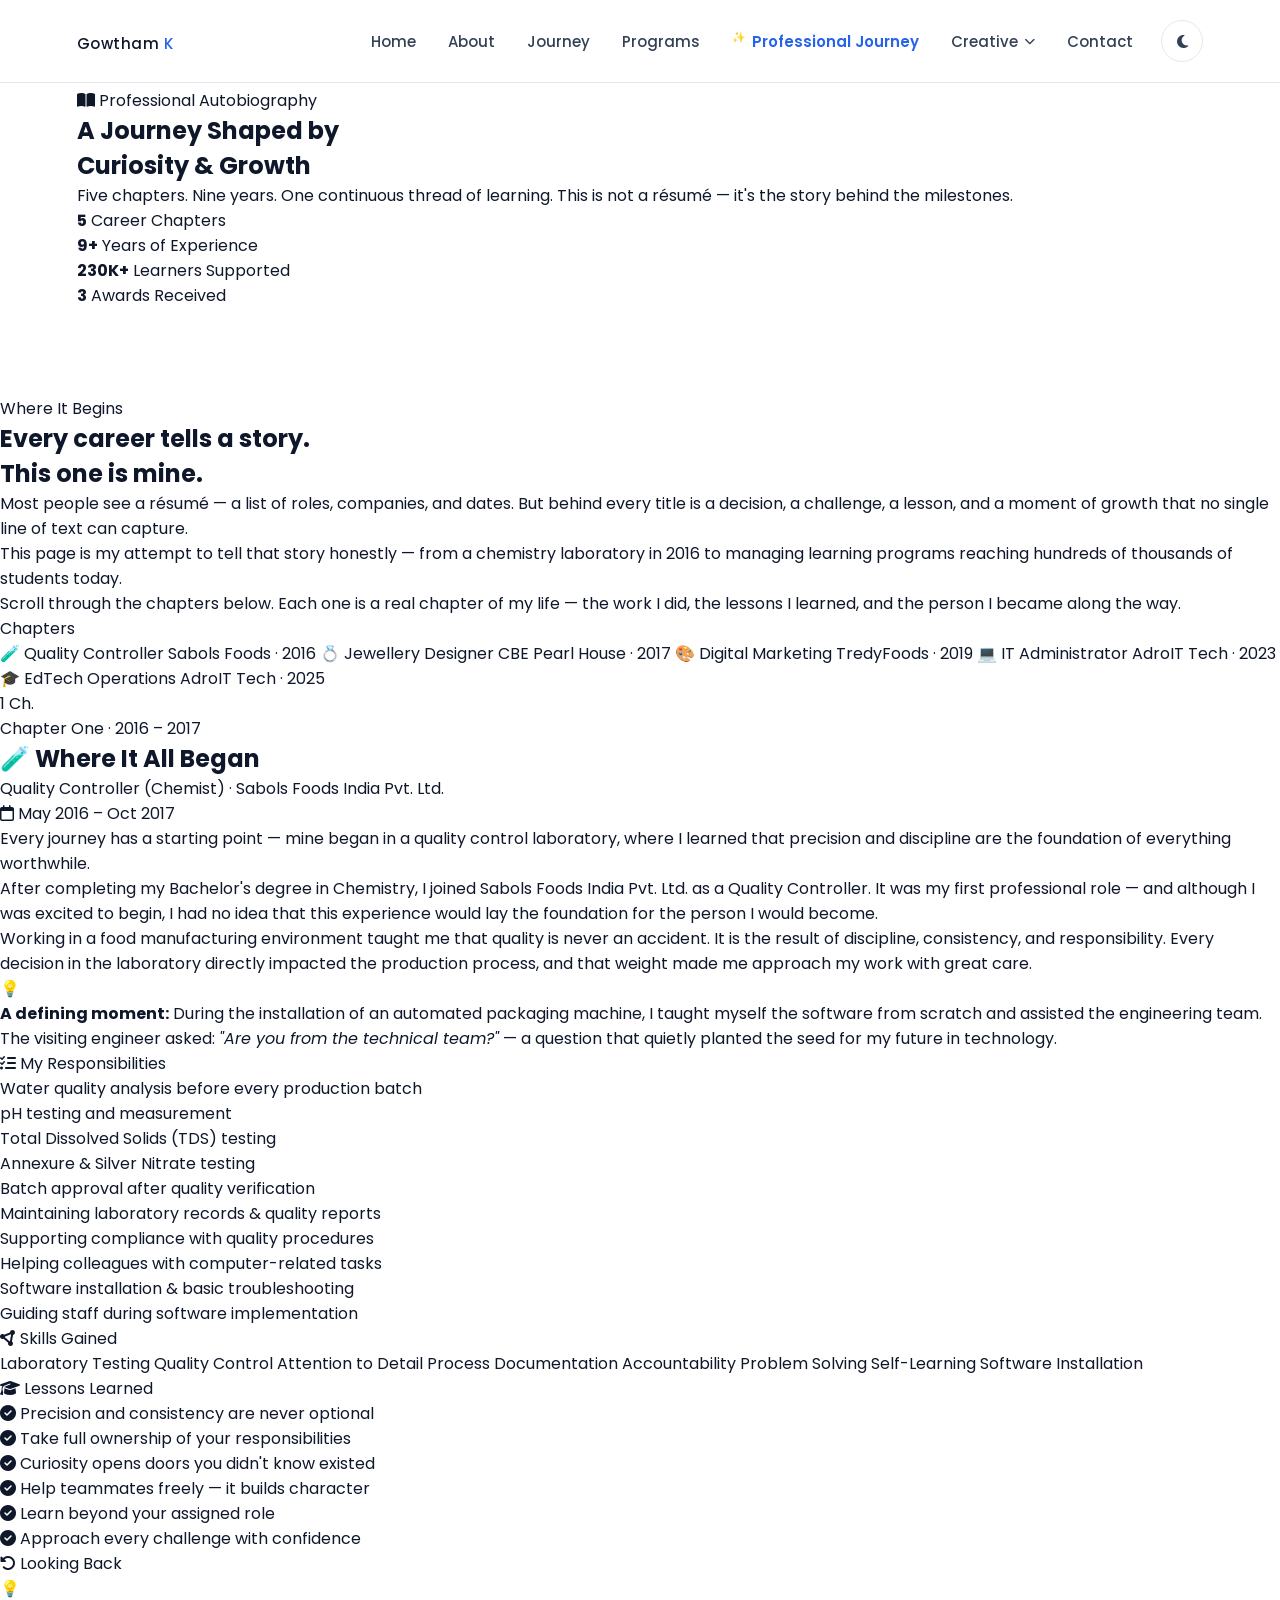
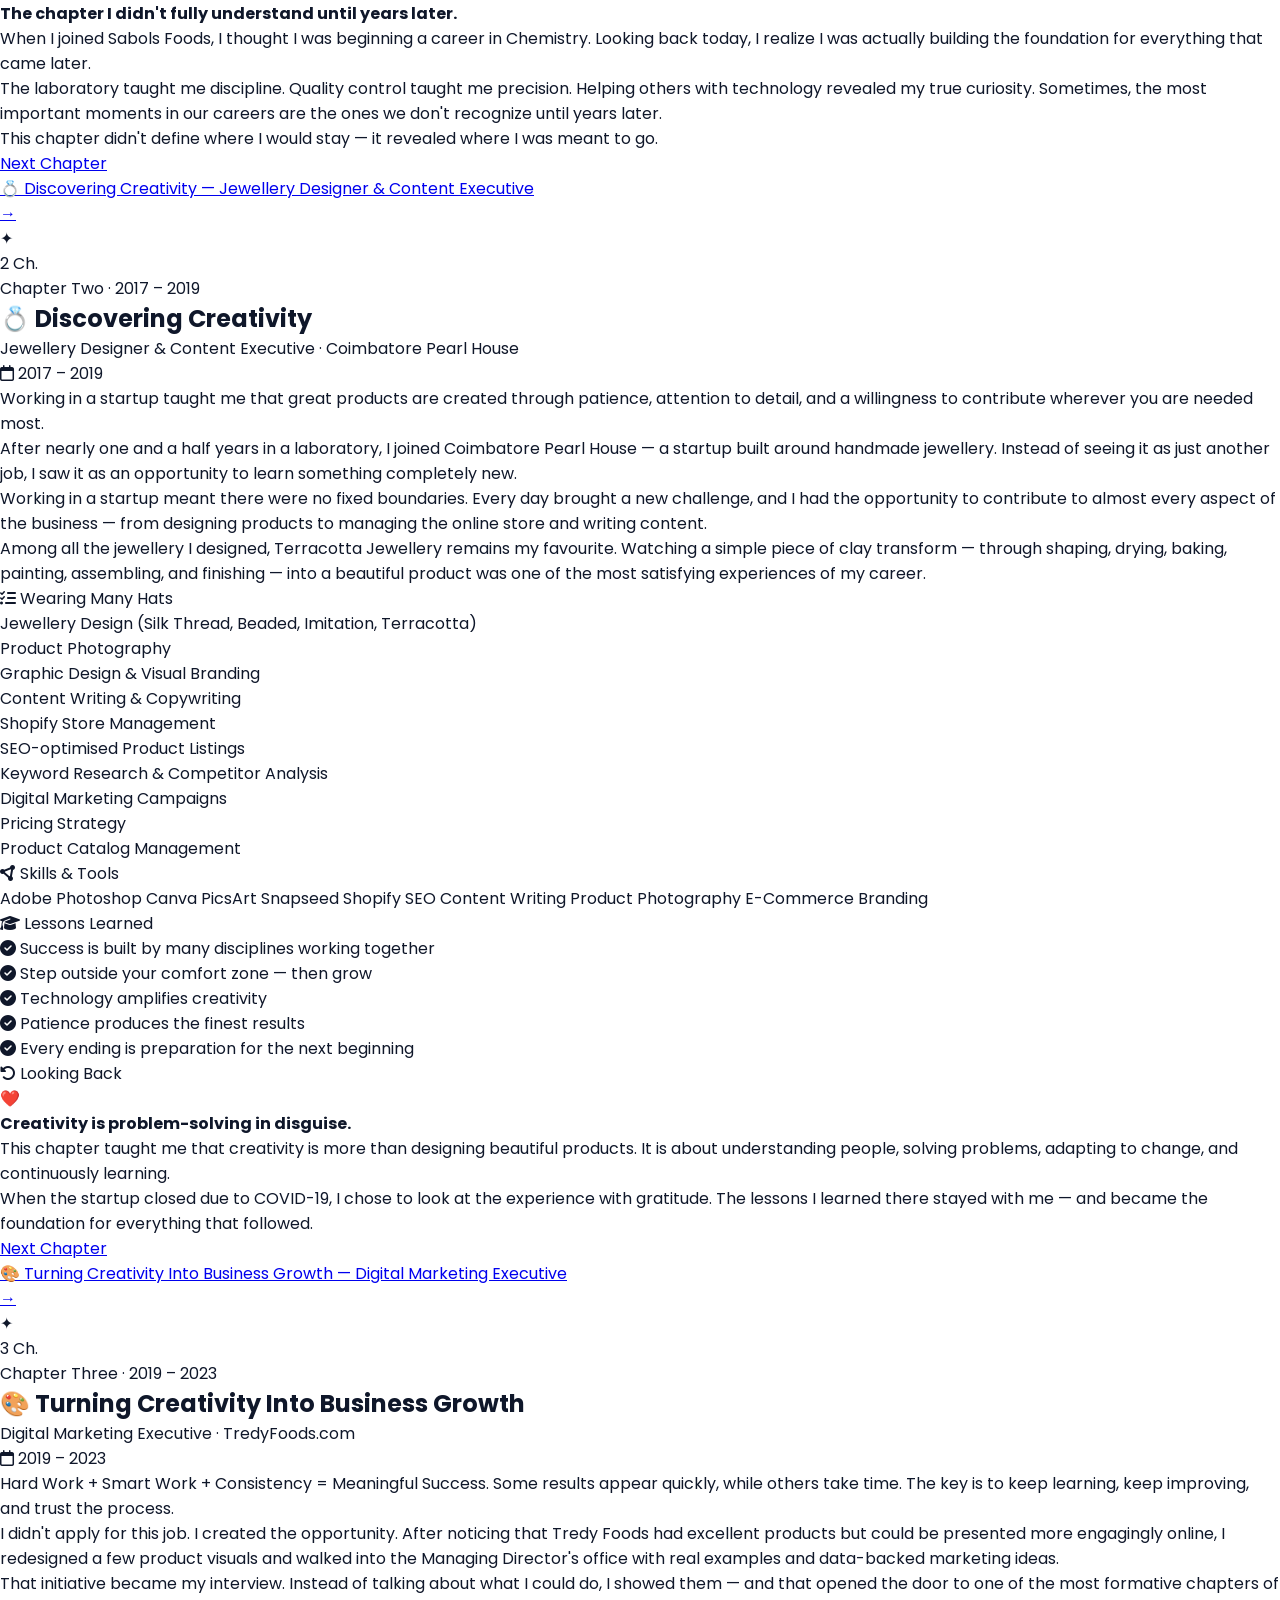
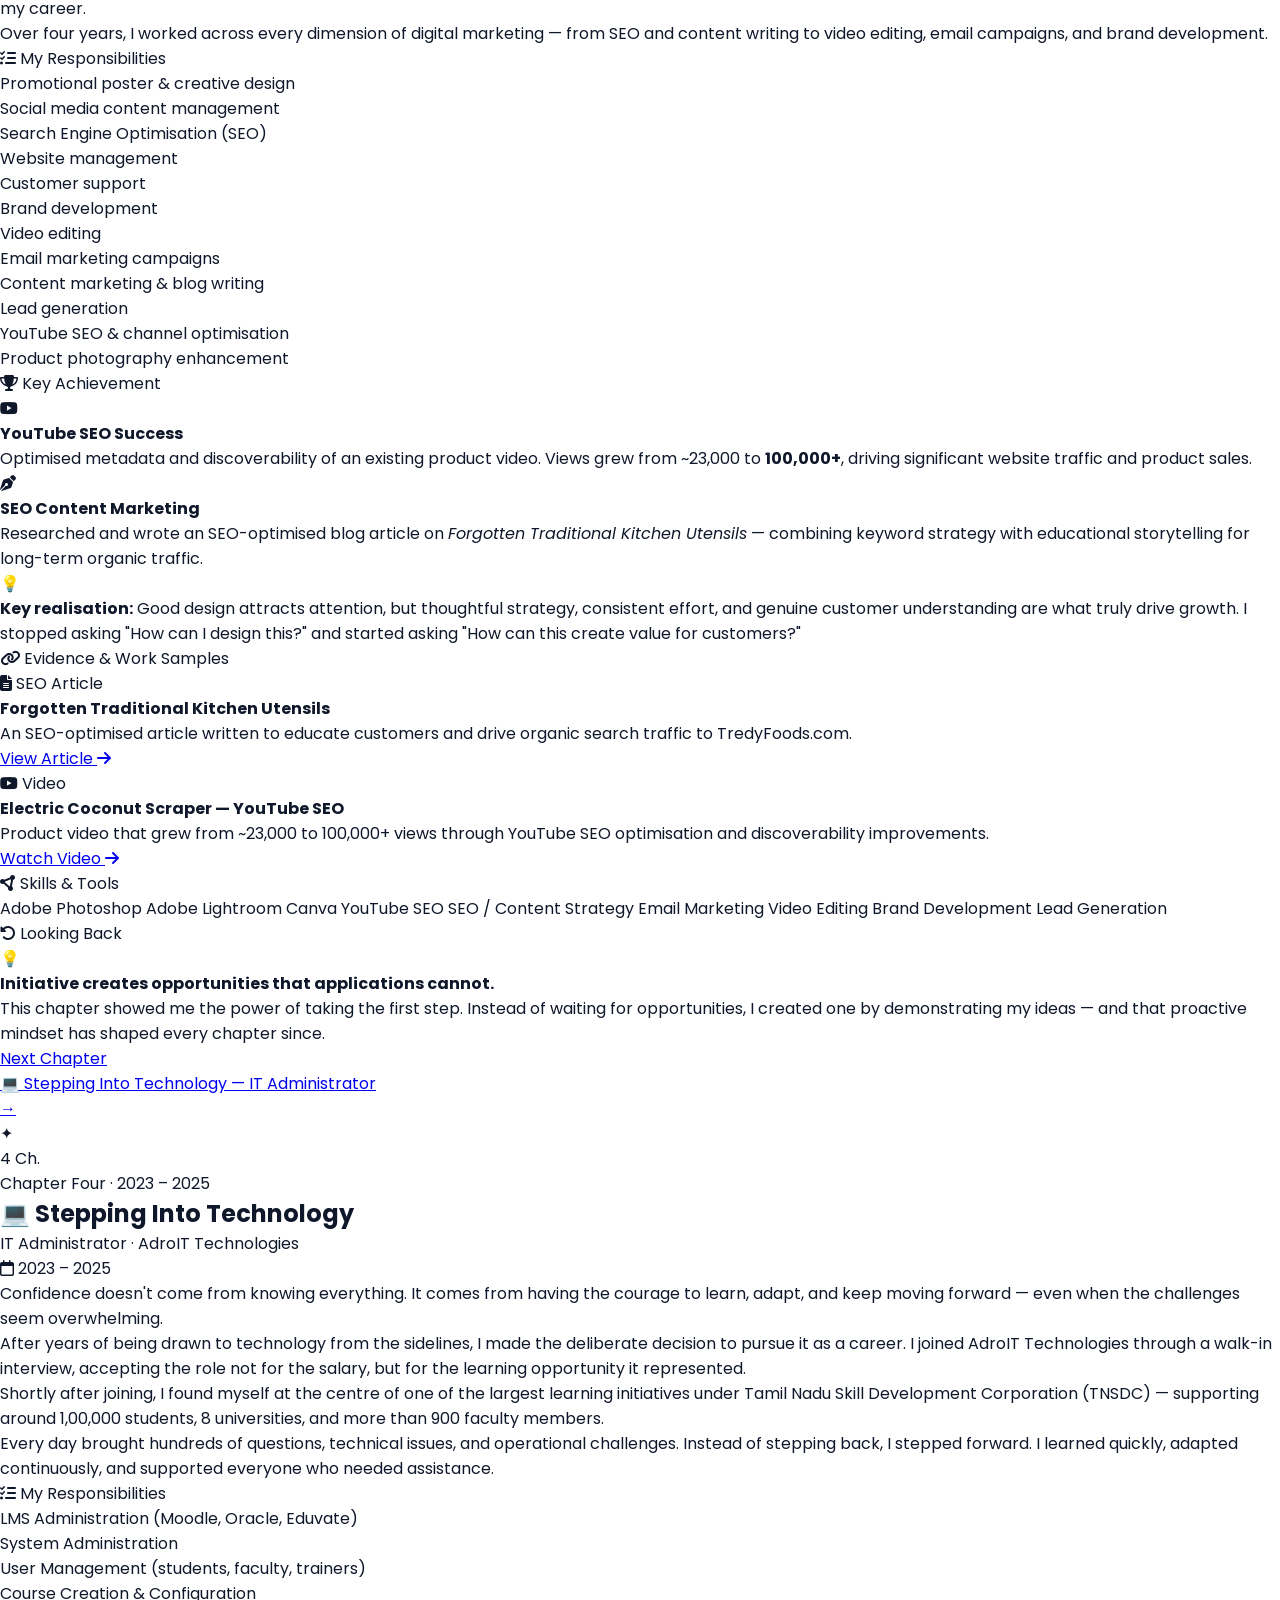
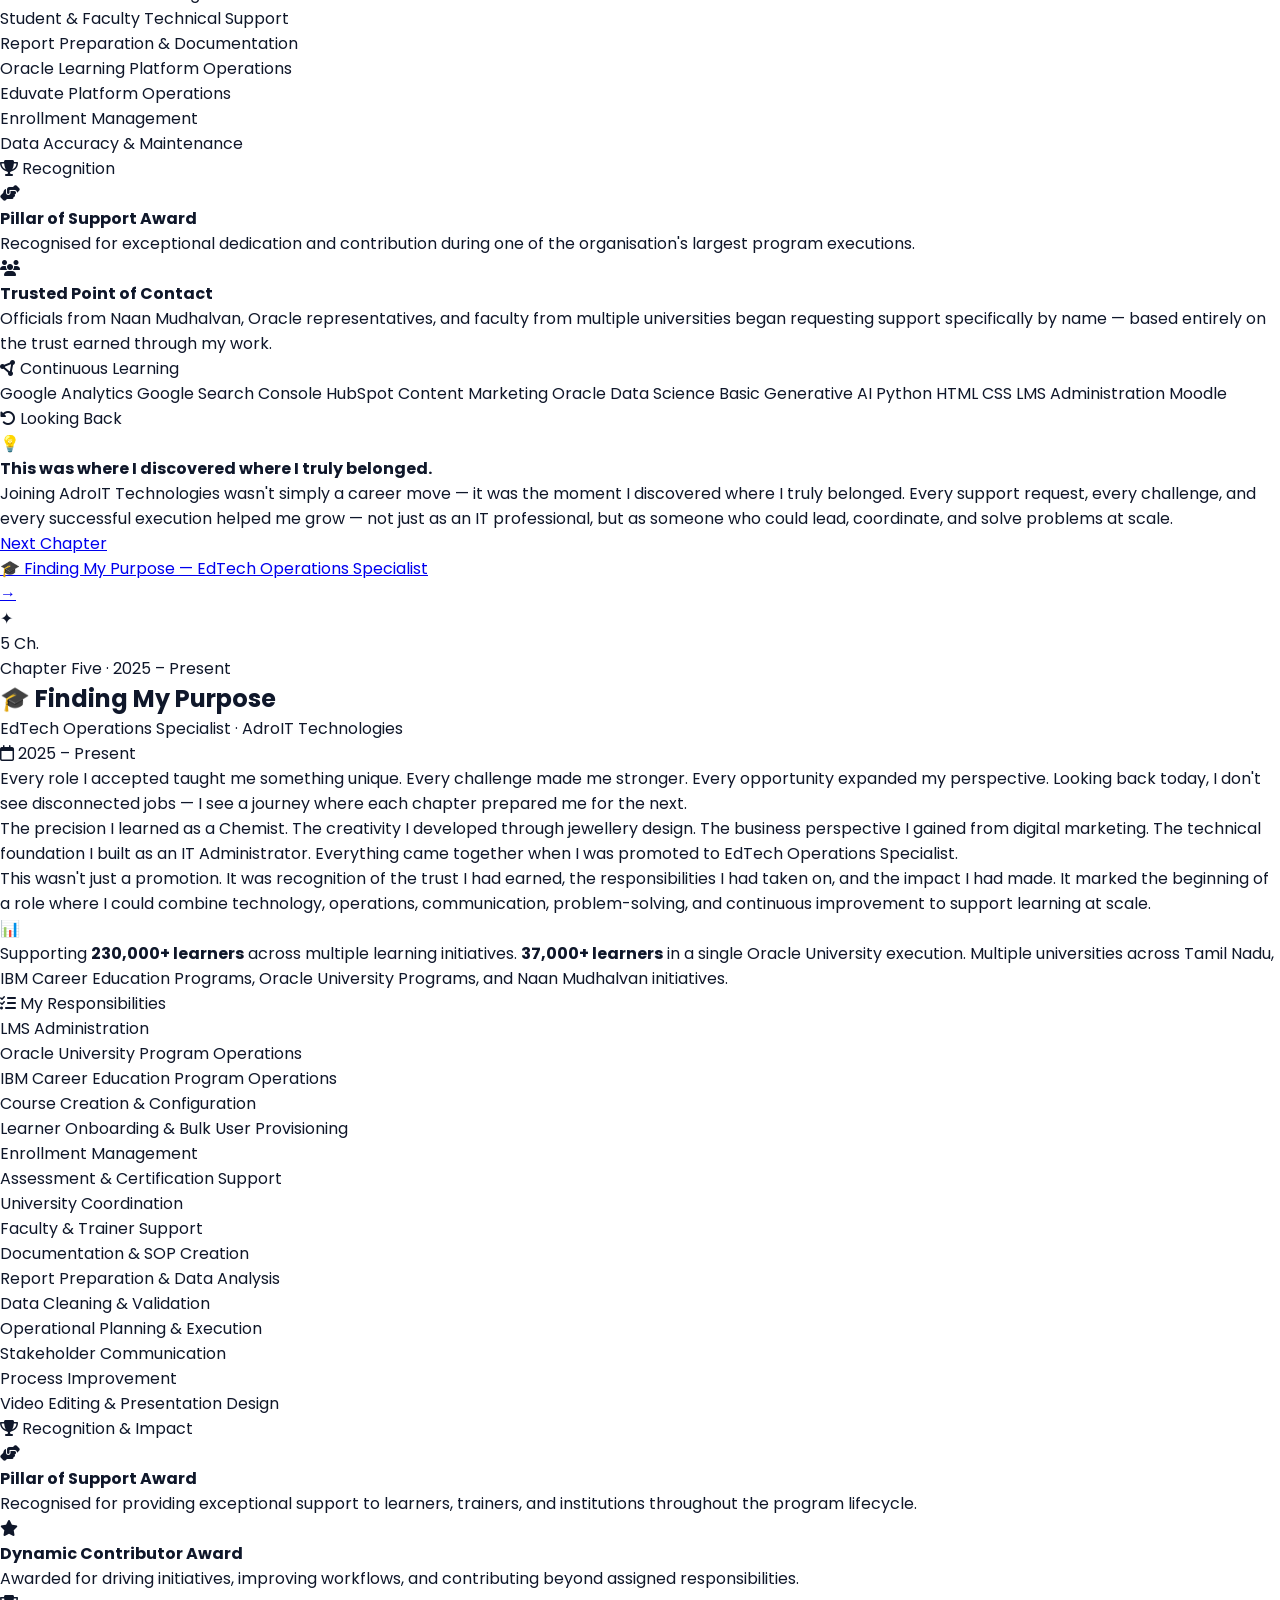
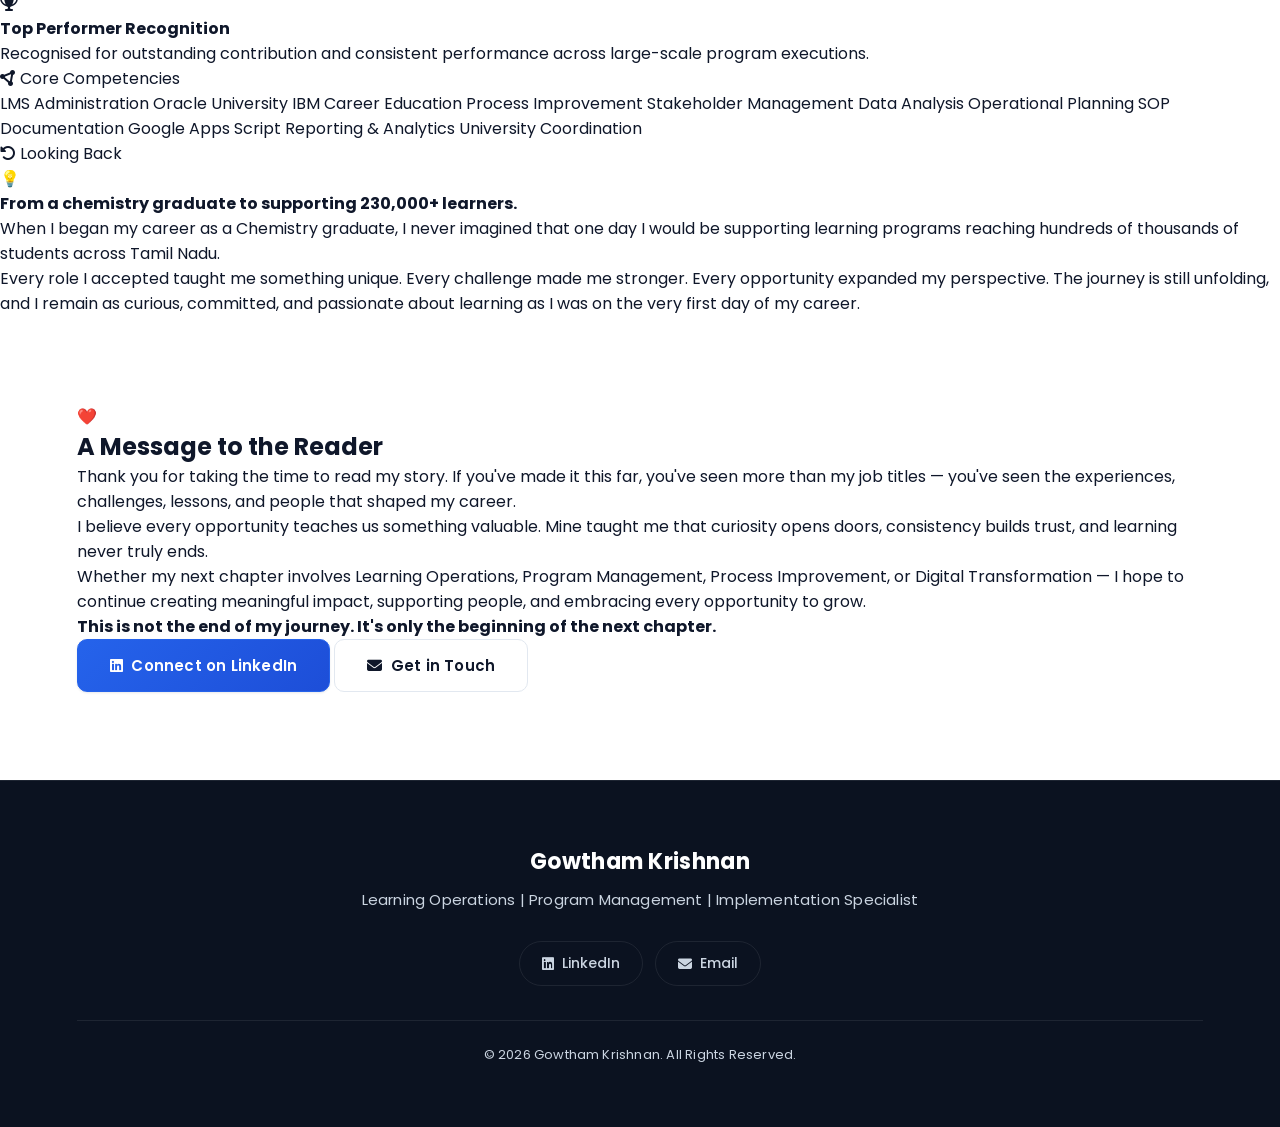
==== professional-journey.html @ 9724f316 "Create professional-journey.html" ====
<!DOCTYPE html>
<html lang="en">

<head>

    <meta charset="UTF-8">
    <meta name="viewport" content="width=device-width, initial-scale=1.0">

    <title>Professional Journey | Gowtham Krishnan</title>

    <meta name="description" content="The complete professional story of Gowtham Krishnan — from Quality Control to EdTech Operations Specialist. A journey shaped by curiosity, creativity, and continuous learning.">

    <meta property="og:title" content="Professional Journey | Gowtham Krishnan">
    <meta property="og:description" content="A premium storytelling page that chronicles Gowtham's five-chapter career journey.">
    <meta property="og:type" content="website">
    <meta property="og:image" content="assets/images/gowtham.jpg">

    <link rel="icon" type="image/svg+xml" href="assets/images/favicon.svg">

    <link rel="preconnect" href="https://fonts.googleapis.com">
    <link rel="preconnect" href="https://fonts.gstatic.com" crossorigin>
    <link href="https://fonts.googleapis.com/css2?family=Poppins:wght@300;400;500;600;700;800&display=swap" rel="stylesheet">

    <link rel="stylesheet" href="https://cdnjs.cloudflare.com/ajax/libs/font-awesome/6.7.2/css/all.min.css">

    <link rel="stylesheet" href="css/variables.css">
    <link rel="stylesheet" href="css/style.css">
    <link rel="stylesheet" href="css/professional-journey.css">

    <!-- Theme must run before body paint to prevent flash -->
    <script>
        (function(){
            var t = localStorage.getItem('theme');
            if(t === 'dark') document.documentElement.setAttribute('data-theme','dark');
        })();
    </script>

</head>

<body>

    <!-- ═══════════════════════════════════════════════════
         READING PROGRESS BAR
    ═══════════════════════════════════════════════════ -->
    <div id="reading-progress"></div>

    <!-- Scroll-to-top button (reuses existing style) -->
    <button id="topBtn" aria-label="Scroll to top">↑</button>


    <!-- ═══════════════════════════════════════════════════
         NAVBAR  (identical structure to index.html)
    ═══════════════════════════════════════════════════ -->
    <nav>

        <div class="logo"><a href="index.html" style="text-decoration:none;color:inherit;">Gowtham <span>K</span></a></div>

        <div class="nav-right">

            <ul id="navMenu">

                <li><a href="index.html#home">Home</a></li>

                <li><a href="index.html#about">About</a></li>

                <li><a href="index.html#journey">Journey</a></li>

                <li><a href="index.html#programs">Programs</a></li>

                <!-- ✨ Signature Page — highlighted -->
                <li>
                    <a href="professional-journey.html"
                       class="nav-journey-highlight"
                       aria-current="page"
                       id="navJourneyLink">
                        <em class="pj-nav-star">✨</em> Professional Journey
                    </a>
                </li>

                <li class="nav-dropdown">

                    <button class="dropbtn" id="creativeBtn" aria-haspopup="true" aria-expanded="false">
                        <span>Creative</span>
                        <i class="fa-solid fa-chevron-down"></i>
                    </button>

                    <div class="dropdown-content" id="creativeMenu">

                        <a href="https://www.instagram.com/g_creative_works/" target="_blank">
                            <i class="fa-brands fa-instagram"></i> G Creative Works
                        </a>

                        <a href="https://www.instagram.com/g_creation432/" target="_blank">
                            <i class="fa-brands fa-instagram"></i> G Creation432
                        </a>

                    </div>

                </li>

                <li><a href="index.html#contact">Contact</a></li>

            </ul>

            <button class="theme-toggle" id="themeToggle" aria-label="Toggle color theme">
                <i class="fa-solid fa-moon"></i>
            </button>

            <button class="menu-toggle" id="menuToggle" aria-label="Toggle navigation menu" aria-expanded="false">&#9776;</button>

        </div>

    </nav>


    <!-- ═══════════════════════════════════════════════════
         HERO
    ═══════════════════════════════════════════════════ -->
    <div class="pj-page">

        <section class="pj-hero" aria-labelledby="pj-hero-heading">

            <div class="pj-hero-eyebrow">
                <i class="fa-solid fa-book-open"></i>
                Professional Autobiography
            </div>

            <h1 id="pj-hero-heading">
                A Journey Shaped by<br>
                <span>Curiosity & Growth</span>
            </h1>

            <p class="pj-hero-desc">
                Five chapters. Nine years. One continuous thread of learning.
                This is not a résumé — it's the story behind the milestones.
            </p>

            <div class="pj-hero-meta">

                <div class="pj-hero-stat">
                    <strong>5</strong>
                    <span>Career Chapters</span>
                </div>

                <div class="pj-hero-divider" aria-hidden="true"></div>

                <div class="pj-hero-stat">
                    <strong>9+</strong>
                    <span>Years of Experience</span>
                </div>

                <div class="pj-hero-divider" aria-hidden="true"></div>

                <div class="pj-hero-stat">
                    <strong>230K+</strong>
                    <span>Learners Supported</span>
                </div>

                <div class="pj-hero-divider" aria-hidden="true"></div>

                <div class="pj-hero-stat">
                    <strong>3</strong>
                    <span>Awards Received</span>
                </div>

            </div>

        </section>


        <!-- ═══════════════════════════════════════════════════
             INTRODUCTION
        ═══════════════════════════════════════════════════ -->
        <div class="pj-intro pj-reveal">

            <span class="pj-intro-label">Where It Begins</span>

            <h2>Every career tells a story.<br>This one is mine.</h2>

            <p>
                Most people see a résumé — a list of roles, companies, and dates.
                But behind every title is a decision, a challenge, a lesson, and a
                moment of growth that no single line of text can capture.
            </p>

            <p>
                This page is my attempt to tell that story honestly — from a
                chemistry laboratory in 2016 to managing learning programs reaching
                hundreds of thousands of students today.
            </p>

            <p>
                Scroll through the chapters below. Each one is a real chapter of
                my life — the work I did, the lessons I learned, and the person
                I became along the way.
            </p>

        </div>


        <!-- ═══════════════════════════════════════════════════
             MAIN LAYOUT  (Sidebar + Chapters)
        ═══════════════════════════════════════════════════ -->
        <div class="pj-layout" id="pj-main-layout">

            <!-- ───── STICKY SIDEBAR TIMELINE ───── -->
            <aside class="pj-sidebar" aria-label="Chapter navigation">

                <div class="pj-sidebar-inner">

                    <p class="pj-sidebar-title">Chapters</p>

                    <a class="pj-tl-item" data-target="chapter-1" role="button" tabindex="0" aria-label="Jump to Chapter 1 — Chemist">
                        <span class="pj-tl-icon">🧪</span>
                        <span class="pj-tl-label">Quality Controller</span>
                        <span class="pj-tl-sub">Sabols Foods · 2016</span>
                    </a>

                    <a class="pj-tl-item" data-target="chapter-2" role="button" tabindex="0" aria-label="Jump to Chapter 2 — Jewellery Designer">
                        <span class="pj-tl-icon">💍</span>
                        <span class="pj-tl-label">Jewellery Designer</span>
                        <span class="pj-tl-sub">CBE Pearl House · 2017</span>
                    </a>

                    <a class="pj-tl-item" data-target="chapter-3" role="button" tabindex="0" aria-label="Jump to Chapter 3 — Digital Marketing">
                        <span class="pj-tl-icon">🎨</span>
                        <span class="pj-tl-label">Digital Marketing</span>
                        <span class="pj-tl-sub">TredyFoods · 2019</span>
                    </a>

                    <a class="pj-tl-item" data-target="chapter-4" role="button" tabindex="0" aria-label="Jump to Chapter 4 — IT Administrator">
                        <span class="pj-tl-icon">💻</span>
                        <span class="pj-tl-label">IT Administrator</span>
                        <span class="pj-tl-sub">AdroIT Tech · 2023</span>
                    </a>

                    <a class="pj-tl-item" data-target="chapter-5" role="button" tabindex="0" aria-label="Jump to Chapter 5 — EdTech Operations">
                        <span class="pj-tl-icon">🎓</span>
                        <span class="pj-tl-label">EdTech Operations</span>
                        <span class="pj-tl-sub">AdroIT Tech · 2025</span>
                    </a>

                </div>

            </aside>


            <!-- ───── CHAPTERS ───── -->
            <main class="pj-chapters" id="pj-chapters">


                <!-- ═══════════════════════════════════════
                     CHAPTER 1 — Quality Controller
                ═══════════════════════════════════════ -->
                <article class="pj-chapter" id="chapter-1" aria-labelledby="ch1-title">

                    <header class="pj-chapter-header pj-reveal">

                        <div class="pj-chapter-num" aria-hidden="true">
                            <span>1</span>
                            Ch.
                        </div>

                        <div class="pj-chapter-meta">
                            <span class="pj-chapter-label">Chapter One · 2016 – 2017</span>
                            <h2 class="pj-chapter-title" id="ch1-title">
                                🧪 Where It All Began
                            </h2>
                            <p class="pj-chapter-role">Quality Controller (Chemist) · Sabols Foods India Pvt. Ltd.</p>
                        </div>

                        <span class="pj-chapter-period">
                            <i class="fa-regular fa-calendar"></i>
                            May 2016 – Oct 2017
                        </span>

                    </header>

                    <!-- Quote -->
                    <blockquote class="pj-quote pj-reveal">
                        <p>Every journey has a starting point — mine began in a quality control laboratory, where I learned that precision and discipline are the foundation of everything worthwhile.</p>
                    </blockquote>

                    <!-- Story -->
                    <div class="pj-story pj-reveal">

                        <p>
                            After completing my Bachelor's degree in Chemistry, I joined Sabols Foods India Pvt. Ltd.
                            as a Quality Controller. It was my first professional role — and although I was excited
                            to begin, I had no idea that this experience would lay the foundation for the person I
                            would become.
                        </p>

                        <p>
                            Working in a food manufacturing environment taught me that quality is never an accident.
                            It is the result of discipline, consistency, and responsibility. Every decision in the
                            laboratory directly impacted the production process, and that weight made me approach
                            my work with great care.
                        </p>

                    </div>

                    <!-- Callout -->
                    <div class="pj-callout pj-reveal">
                        <span class="pj-callout-icon">💡</span>
                        <p>
                            <strong>A defining moment:</strong> During the installation of an automated packaging
                            machine, I taught myself the software from scratch and assisted the engineering team.
                            The visiting engineer asked: <em>"Are you from the technical team?"</em> — a question
                            that quietly planted the seed for my future in technology.
                        </p>
                    </div>

                    <!-- Responsibilities -->
                    <p class="pj-section-label pj-reveal-left">
                        <i class="fa-solid fa-list-check"></i>
                        My Responsibilities
                    </p>

                    <div class="pj-list-card pj-reveal">
                        <ul>
                            <li>Water quality analysis before every production batch</li>
                            <li>pH testing and measurement</li>
                            <li>Total Dissolved Solids (TDS) testing</li>
                            <li>Annexure & Silver Nitrate testing</li>
                            <li>Batch approval after quality verification</li>
                            <li>Maintaining laboratory records & quality reports</li>
                            <li>Supporting compliance with quality procedures</li>
                            <li>Helping colleagues with computer-related tasks</li>
                            <li>Software installation & basic troubleshooting</li>
                            <li>Guiding staff during software implementation</li>
                        </ul>
                    </div>

                    <!-- Skills Gained -->
                    <p class="pj-section-label pj-reveal-left">
                        <i class="fa-solid fa-circle-nodes"></i>
                        Skills Gained
                    </p>

                    <div class="pj-skills pj-reveal-stagger">
                        <span class="pj-skill-chip">Laboratory Testing</span>
                        <span class="pj-skill-chip">Quality Control</span>
                        <span class="pj-skill-chip">Attention to Detail</span>
                        <span class="pj-skill-chip">Process Documentation</span>
                        <span class="pj-skill-chip">Accountability</span>
                        <span class="pj-skill-chip">Problem Solving</span>
                        <span class="pj-skill-chip">Self-Learning</span>
                        <span class="pj-skill-chip">Software Installation</span>
                    </div>

                    <!-- Lessons Learned -->
                    <p class="pj-section-label pj-reveal-left">
                        <i class="fa-solid fa-graduation-cap"></i>
                        Lessons Learned
                    </p>

                    <div class="pj-lessons-grid pj-reveal-stagger">
                        <div class="pj-lesson-item">
                            <i class="fa-solid fa-check-circle"></i>
                            Precision and consistency are never optional
                        </div>
                        <div class="pj-lesson-item">
                            <i class="fa-solid fa-check-circle"></i>
                            Take full ownership of your responsibilities
                        </div>
                        <div class="pj-lesson-item">
                            <i class="fa-solid fa-check-circle"></i>
                            Curiosity opens doors you didn't know existed
                        </div>
                        <div class="pj-lesson-item">
                            <i class="fa-solid fa-check-circle"></i>
                            Help teammates freely — it builds character
                        </div>
                        <div class="pj-lesson-item">
                            <i class="fa-solid fa-check-circle"></i>
                            Learn beyond your assigned role
                        </div>
                        <div class="pj-lesson-item">
                            <i class="fa-solid fa-check-circle"></i>
                            Approach every challenge with confidence
                        </div>
                    </div>

                    <!-- Looking Back -->
                    <p class="pj-section-label pj-reveal-left">
                        <i class="fa-solid fa-rotate-left"></i>
                        Looking Back
                    </p>

                    <div class="pj-lookback pj-reveal">
                        <span class="pj-lookback-emoji">💡</span>
                        <h4>The chapter I didn't fully understand until years later.</h4>
                        <p>
                            When I joined Sabols Foods, I thought I was beginning a career in Chemistry.
                            Looking back today, I realize I was actually building the foundation for
                            everything that came later.
                        </p>
                        <p>
                            The laboratory taught me discipline. Quality control taught me precision.
                            Helping others with technology revealed my true curiosity. Sometimes, the
                            most important moments in our careers are the ones we don't recognize until
                            years later.
                        </p>
                        <p>
                            This chapter didn't define where I would stay — it revealed where I was meant to go.
                        </p>
                    </div>

                    <!-- Next Chapter -->
                    <a href="#chapter-2" class="pj-next-chapter pj-reveal" id="next-ch1">
                        <div>
                            <p class="pj-next-label">Next Chapter</p>
                            <p class="pj-next-title">💍 Discovering Creativity — Jewellery Designer & Content Executive</p>
                        </div>
                        <div class="pj-next-arrow" aria-hidden="true">→</div>
                    </a>

                </article>

                <div class="pj-chapter-divider" aria-hidden="true">✦</div>


                <!-- ═══════════════════════════════════════
                     CHAPTER 2 — Jewellery Designer
                ═══════════════════════════════════════ -->
                <article class="pj-chapter" id="chapter-2" aria-labelledby="ch2-title">

                    <header class="pj-chapter-header pj-reveal">

                        <div class="pj-chapter-num" aria-hidden="true">
                            <span>2</span>
                            Ch.
                        </div>

                        <div class="pj-chapter-meta">
                            <span class="pj-chapter-label">Chapter Two · 2017 – 2019</span>
                            <h2 class="pj-chapter-title" id="ch2-title">
                                💍 Discovering Creativity
                            </h2>
                            <p class="pj-chapter-role">Jewellery Designer & Content Executive · Coimbatore Pearl House</p>
                        </div>

                        <span class="pj-chapter-period">
                            <i class="fa-regular fa-calendar"></i>
                            2017 – 2019
                        </span>

                    </header>

                    <!-- Quote -->
                    <blockquote class="pj-quote pj-reveal">
                        <p>Working in a startup taught me that great products are created through patience, attention to detail, and a willingness to contribute wherever you are needed most.</p>
                    </blockquote>

                    <!-- Story -->
                    <div class="pj-story pj-reveal">

                        <p>
                            After nearly one and a half years in a laboratory, I joined Coimbatore Pearl House —
                            a startup built around handmade jewellery. Instead of seeing it as just another job,
                            I saw it as an opportunity to learn something completely new.
                        </p>

                        <p>
                            Working in a startup meant there were no fixed boundaries. Every day brought a new
                            challenge, and I had the opportunity to contribute to almost every aspect of the
                            business — from designing products to managing the online store and writing content.
                        </p>

                        <p>
                            Among all the jewellery I designed, Terracotta Jewellery remains my favourite.
                            Watching a simple piece of clay transform — through shaping, drying, baking, painting,
                            assembling, and finishing — into a beautiful product was one of the most satisfying
                            experiences of my career.
                        </p>

                    </div>

                    <!-- Responsibilities -->
                    <p class="pj-section-label pj-reveal-left">
                        <i class="fa-solid fa-list-check"></i>
                        Wearing Many Hats
                    </p>

                    <div class="pj-list-card pj-reveal">
                        <ul>
                            <li>Jewellery Design (Silk Thread, Beaded, Imitation, Terracotta)</li>
                            <li>Product Photography</li>
                            <li>Graphic Design & Visual Branding</li>
                            <li>Content Writing & Copywriting</li>
                            <li>Shopify Store Management</li>
                            <li>SEO-optimised Product Listings</li>
                            <li>Keyword Research & Competitor Analysis</li>
                            <li>Digital Marketing Campaigns</li>
                            <li>Pricing Strategy</li>
                            <li>Product Catalog Management</li>
                        </ul>
                    </div>

                    <!-- Skills Gained -->
                    <p class="pj-section-label pj-reveal-left">
                        <i class="fa-solid fa-circle-nodes"></i>
                        Skills & Tools
                    </p>

                    <div class="pj-skills pj-reveal-stagger">
                        <span class="pj-skill-chip">Adobe Photoshop</span>
                        <span class="pj-skill-chip">Canva</span>
                        <span class="pj-skill-chip">PicsArt</span>
                        <span class="pj-skill-chip">Snapseed</span>
                        <span class="pj-skill-chip">Shopify</span>
                        <span class="pj-skill-chip">SEO</span>
                        <span class="pj-skill-chip">Content Writing</span>
                        <span class="pj-skill-chip">Product Photography</span>
                        <span class="pj-skill-chip">E-Commerce</span>
                        <span class="pj-skill-chip">Branding</span>
                    </div>

                    <!-- Lessons -->
                    <p class="pj-section-label pj-reveal-left">
                        <i class="fa-solid fa-graduation-cap"></i>
                        Lessons Learned
                    </p>

                    <div class="pj-lessons-grid pj-reveal-stagger">
                        <div class="pj-lesson-item">
                            <i class="fa-solid fa-check-circle"></i>
                            Success is built by many disciplines working together
                        </div>
                        <div class="pj-lesson-item">
                            <i class="fa-solid fa-check-circle"></i>
                            Step outside your comfort zone — then grow
                        </div>
                        <div class="pj-lesson-item">
                            <i class="fa-solid fa-check-circle"></i>
                            Technology amplifies creativity
                        </div>
                        <div class="pj-lesson-item">
                            <i class="fa-solid fa-check-circle"></i>
                            Patience produces the finest results
                        </div>
                        <div class="pj-lesson-item">
                            <i class="fa-solid fa-check-circle"></i>
                            Every ending is preparation for the next beginning
                        </div>
                    </div>

                    <!-- Looking Back -->
                    <p class="pj-section-label pj-reveal-left">
                        <i class="fa-solid fa-rotate-left"></i>
                        Looking Back
                    </p>

                    <div class="pj-lookback pj-reveal">
                        <span class="pj-lookback-emoji">❤️</span>
                        <h4>Creativity is problem-solving in disguise.</h4>
                        <p>
                            This chapter taught me that creativity is more than designing beautiful products.
                            It is about understanding people, solving problems, adapting to change, and
                            continuously learning.
                        </p>
                        <p>
                            When the startup closed due to COVID-19, I chose to look at the experience with
                            gratitude. The lessons I learned there stayed with me — and became the foundation
                            for everything that followed.
                        </p>
                    </div>

                    <!-- Next Chapter -->
                    <a href="#chapter-3" class="pj-next-chapter pj-reveal" id="next-ch2">
                        <div>
                            <p class="pj-next-label">Next Chapter</p>
                            <p class="pj-next-title">🎨 Turning Creativity Into Business Growth — Digital Marketing Executive</p>
                        </div>
                        <div class="pj-next-arrow" aria-hidden="true">→</div>
                    </a>

                </article>

                <div class="pj-chapter-divider" aria-hidden="true">✦</div>


                <!-- ═══════════════════════════════════════
                     CHAPTER 3 — Digital Marketing
                ═══════════════════════════════════════ -->
                <article class="pj-chapter" id="chapter-3" aria-labelledby="ch3-title">

                    <header class="pj-chapter-header pj-reveal">

                        <div class="pj-chapter-num" aria-hidden="true">
                            <span>3</span>
                            Ch.
                        </div>

                        <div class="pj-chapter-meta">
                            <span class="pj-chapter-label">Chapter Three · 2019 – 2023</span>
                            <h2 class="pj-chapter-title" id="ch3-title">
                                🎨 Turning Creativity Into Business Growth
                            </h2>
                            <p class="pj-chapter-role">Digital Marketing Executive · TredyFoods.com</p>
                        </div>

                        <span class="pj-chapter-period">
                            <i class="fa-regular fa-calendar"></i>
                            2019 – 2023
                        </span>

                    </header>

                    <!-- Quote -->
                    <blockquote class="pj-quote pj-reveal">
                        <p>Hard Work + Smart Work + Consistency = Meaningful Success. Some results appear quickly, while others take time. The key is to keep learning, keep improving, and trust the process.</p>
                    </blockquote>

                    <!-- Story -->
                    <div class="pj-story pj-reveal">

                        <p>
                            I didn't apply for this job. I created the opportunity. After noticing that Tredy Foods
                            had excellent products but could be presented more engagingly online, I redesigned a
                            few product visuals and walked into the Managing Director's office with real examples
                            and data-backed marketing ideas.
                        </p>

                        <p>
                            That initiative became my interview. Instead of talking about what I could do, I showed
                            them — and that opened the door to one of the most formative chapters of my career.
                        </p>

                        <p>
                            Over four years, I worked across every dimension of digital marketing — from SEO and
                            content writing to video editing, email campaigns, and brand development.
                        </p>

                    </div>

                    <!-- Responsibilities -->
                    <p class="pj-section-label pj-reveal-left">
                        <i class="fa-solid fa-list-check"></i>
                        My Responsibilities
                    </p>

                    <div class="pj-list-card pj-reveal">
                        <ul>
                            <li>Promotional poster & creative design</li>
                            <li>Social media content management</li>
                            <li>Search Engine Optimisation (SEO)</li>
                            <li>Website management</li>
                            <li>Customer support</li>
                            <li>Brand development</li>
                            <li>Video editing</li>
                            <li>Email marketing campaigns</li>
                            <li>Content marketing & blog writing</li>
                            <li>Lead generation</li>
                            <li>YouTube SEO & channel optimisation</li>
                            <li>Product photography enhancement</li>
                        </ul>
                    </div>

                    <!-- Achievement -->
                    <p class="pj-section-label pj-reveal-left">
                        <i class="fa-solid fa-trophy"></i>
                        Key Achievement
                    </p>

                    <div class="pj-achievements-grid pj-reveal-stagger">

                        <div class="pj-achieve-card">
                            <div class="pj-achieve-icon">
                                <i class="fa-brands fa-youtube"></i>
                            </div>
                            <div class="pj-achieve-text">
                                <h4>YouTube SEO Success</h4>
                                <p>Optimised metadata and discoverability of an existing product video. Views grew from ~23,000 to <strong>100,000+</strong>, driving significant website traffic and product sales.</p>
                            </div>
                        </div>

                        <div class="pj-achieve-card">
                            <div class="pj-achieve-icon">
                                <i class="fa-solid fa-pen-nib"></i>
                            </div>
                            <div class="pj-achieve-text">
                                <h4>SEO Content Marketing</h4>
                                <p>Researched and wrote an SEO-optimised blog article on <em>Forgotten Traditional Kitchen Utensils</em> — combining keyword strategy with educational storytelling for long-term organic traffic.</p>
                            </div>
                        </div>

                    </div>

                    <!-- Callout -->
                    <div class="pj-callout pj-reveal">
                        <span class="pj-callout-icon">💡</span>
                        <p>
                            <strong>Key realisation:</strong> Good design attracts attention, but thoughtful strategy,
                            consistent effort, and genuine customer understanding are what truly drive growth.
                            I stopped asking "How can I design this?" and started asking
                            "How can this create value for customers?"
                        </p>
                    </div>

                    <!-- Evidence -->
                    <p class="pj-section-label pj-reveal-left">
                        <i class="fa-solid fa-link"></i>
                        Evidence & Work Samples
                    </p>

                    <div class="pj-evidence-grid pj-reveal-stagger">

                        <div class="pj-evidence-card">
                            <span class="pj-evidence-type">
                                <i class="fa-solid fa-file-lines"></i> SEO Article
                            </span>
                            <h4>Forgotten Traditional Kitchen Utensils</h4>
                            <p>An SEO-optimised article written to educate customers and drive organic search traffic to TredyFoods.com.</p>
                            <a href="https://www.tredyfoods.com/blogs/products" target="_blank" rel="noopener noreferrer" class="pj-evidence-link">
                                View Article <i class="fa-solid fa-arrow-right"></i>
                            </a>
                        </div>

                        <div class="pj-evidence-card">
                            <span class="pj-evidence-type">
                                <i class="fa-brands fa-youtube"></i> Video
                            </span>
                            <h4>Electric Coconut Scraper — YouTube SEO</h4>
                            <p>Product video that grew from ~23,000 to 100,000+ views through YouTube SEO optimisation and discoverability improvements.</p>
                            <a href="https://youtu.be/61h_Nd-MSgk?si=U1yFcNFxeyqT214b" target="_blank" rel="noopener noreferrer" class="pj-evidence-link">
                                Watch Video <i class="fa-solid fa-arrow-right"></i>
                            </a>
                        </div>

                    </div>

                    <!-- Skills -->
                    <p class="pj-section-label pj-reveal-left">
                        <i class="fa-solid fa-circle-nodes"></i>
                        Skills & Tools
                    </p>

                    <div class="pj-skills pj-reveal-stagger">
                        <span class="pj-skill-chip">Adobe Photoshop</span>
                        <span class="pj-skill-chip">Adobe Lightroom</span>
                        <span class="pj-skill-chip">Canva</span>
                        <span class="pj-skill-chip">YouTube SEO</span>
                        <span class="pj-skill-chip">SEO / Content Strategy</span>
                        <span class="pj-skill-chip">Email Marketing</span>
                        <span class="pj-skill-chip">Video Editing</span>
                        <span class="pj-skill-chip">Brand Development</span>
                        <span class="pj-skill-chip">Lead Generation</span>
                    </div>

                    <!-- Looking Back -->
                    <p class="pj-section-label pj-reveal-left">
                        <i class="fa-solid fa-rotate-left"></i>
                        Looking Back
                    </p>

                    <div class="pj-lookback pj-reveal">
                        <span class="pj-lookback-emoji">💡</span>
                        <h4>Initiative creates opportunities that applications cannot.</h4>
                        <p>
                            This chapter showed me the power of taking the first step.
                            Instead of waiting for opportunities, I created one by demonstrating
                            my ideas — and that proactive mindset has shaped every chapter since.
                        </p>
                    </div>

                    <!-- Next Chapter -->
                    <a href="#chapter-4" class="pj-next-chapter pj-reveal" id="next-ch3">
                        <div>
                            <p class="pj-next-label">Next Chapter</p>
                            <p class="pj-next-title">💻 Stepping Into Technology — IT Administrator</p>
                        </div>
                        <div class="pj-next-arrow" aria-hidden="true">→</div>
                    </a>

                </article>

                <div class="pj-chapter-divider" aria-hidden="true">✦</div>


                <!-- ═══════════════════════════════════════
                     CHAPTER 4 — IT Administrator
                ═══════════════════════════════════════ -->
                <article class="pj-chapter" id="chapter-4" aria-labelledby="ch4-title">

                    <header class="pj-chapter-header pj-reveal">

                        <div class="pj-chapter-num" aria-hidden="true">
                            <span>4</span>
                            Ch.
                        </div>

                        <div class="pj-chapter-meta">
                            <span class="pj-chapter-label">Chapter Four · 2023 – 2025</span>
                            <h2 class="pj-chapter-title" id="ch4-title">
                                💻 Stepping Into Technology
                            </h2>
                            <p class="pj-chapter-role">IT Administrator · AdroIT Technologies</p>
                        </div>

                        <span class="pj-chapter-period">
                            <i class="fa-regular fa-calendar"></i>
                            2023 – 2025
                        </span>

                    </header>

                    <!-- Quote -->
                    <blockquote class="pj-quote pj-reveal">
                        <p>Confidence doesn't come from knowing everything. It comes from having the courage to learn, adapt, and keep moving forward — even when the challenges seem overwhelming.</p>
                    </blockquote>

                    <!-- Story -->
                    <div class="pj-story pj-reveal">

                        <p>
                            After years of being drawn to technology from the sidelines, I made the deliberate
                            decision to pursue it as a career. I joined AdroIT Technologies through a walk-in
                            interview, accepting the role not for the salary, but for the learning opportunity
                            it represented.
                        </p>

                        <p>
                            Shortly after joining, I found myself at the centre of one of the largest learning
                            initiatives under Tamil Nadu Skill Development Corporation (TNSDC) — supporting
                            around 1,00,000 students, 8 universities, and more than 900 faculty members.
                        </p>

                        <p>
                            Every day brought hundreds of questions, technical issues, and operational challenges.
                            Instead of stepping back, I stepped forward. I learned quickly, adapted continuously,
                            and supported everyone who needed assistance.
                        </p>

                    </div>

                    <!-- Responsibilities -->
                    <p class="pj-section-label pj-reveal-left">
                        <i class="fa-solid fa-list-check"></i>
                        My Responsibilities
                    </p>

                    <div class="pj-list-card pj-reveal">
                        <ul>
                            <li>LMS Administration (Moodle, Oracle, Eduvate)</li>
                            <li>System Administration</li>
                            <li>User Management (students, faculty, trainers)</li>
                            <li>Course Creation & Configuration</li>
                            <li>Student & Faculty Technical Support</li>
                            <li>Report Preparation & Documentation</li>
                            <li>Oracle Learning Platform Operations</li>
                            <li>Eduvate Platform Operations</li>
                            <li>Enrollment Management</li>
                            <li>Data Accuracy & Maintenance</li>
                        </ul>
                    </div>

                    <!-- Achievement -->
                    <p class="pj-section-label pj-reveal-left">
                        <i class="fa-solid fa-trophy"></i>
                        Recognition
                    </p>

                    <div class="pj-achievements-grid pj-reveal-stagger">

                        <div class="pj-achieve-card">
                            <div class="pj-achieve-icon">
                                <i class="fa-solid fa-handshake-angle"></i>
                            </div>
                            <div class="pj-achieve-text">
                                <h4>Pillar of Support Award</h4>
                                <p>Recognised for exceptional dedication and contribution during one of the organisation's largest program executions.</p>
                            </div>
                        </div>

                        <div class="pj-achieve-card">
                            <div class="pj-achieve-icon">
                                <i class="fa-solid fa-users"></i>
                            </div>
                            <div class="pj-achieve-text">
                                <h4>Trusted Point of Contact</h4>
                                <p>Officials from Naan Mudhalvan, Oracle representatives, and faculty from multiple universities began requesting support specifically by name — based entirely on the trust earned through my work.</p>
                            </div>
                        </div>

                    </div>

                    <!-- Continuous Learning -->
                    <p class="pj-section-label pj-reveal-left">
                        <i class="fa-solid fa-circle-nodes"></i>
                        Continuous Learning
                    </p>

                    <div class="pj-skills pj-reveal-stagger">
                        <span class="pj-skill-chip">Google Analytics</span>
                        <span class="pj-skill-chip">Google Search Console</span>
                        <span class="pj-skill-chip">HubSpot Content Marketing</span>
                        <span class="pj-skill-chip">Oracle Data Science</span>
                        <span class="pj-skill-chip">Basic Generative AI</span>
                        <span class="pj-skill-chip">Python</span>
                        <span class="pj-skill-chip">HTML</span>
                        <span class="pj-skill-chip">CSS</span>
                        <span class="pj-skill-chip">LMS Administration</span>
                        <span class="pj-skill-chip">Moodle</span>
                    </div>

                    <!-- Looking Back -->
                    <p class="pj-section-label pj-reveal-left">
                        <i class="fa-solid fa-rotate-left"></i>
                        Looking Back
                    </p>

                    <div class="pj-lookback pj-reveal">
                        <span class="pj-lookback-emoji">💡</span>
                        <h4>This was where I discovered where I truly belonged.</h4>
                        <p>
                            Joining AdroIT Technologies wasn't simply a career move — it was the moment I
                            discovered where I truly belonged. Every support request, every challenge, and
                            every successful execution helped me grow — not just as an IT professional, but
                            as someone who could lead, coordinate, and solve problems at scale.
                        </p>
                    </div>

                    <!-- Next Chapter -->
                    <a href="#chapter-5" class="pj-next-chapter pj-reveal" id="next-ch4">
                        <div>
                            <p class="pj-next-label">Next Chapter</p>
                            <p class="pj-next-title">🎓 Finding My Purpose — EdTech Operations Specialist</p>
                        </div>
                        <div class="pj-next-arrow" aria-hidden="true">→</div>
                    </a>

                </article>

                <div class="pj-chapter-divider" aria-hidden="true">✦</div>


                <!-- ═══════════════════════════════════════
                     CHAPTER 5 — EdTech Operations Specialist
                ═══════════════════════════════════════ -->
                <article class="pj-chapter" id="chapter-5" aria-labelledby="ch5-title">

                    <header class="pj-chapter-header pj-reveal">

                        <div class="pj-chapter-num" aria-hidden="true">
                            <span>5</span>
                            Ch.
                        </div>

                        <div class="pj-chapter-meta">
                            <span class="pj-chapter-label">Chapter Five · 2025 – Present</span>
                            <h2 class="pj-chapter-title" id="ch5-title">
                                🎓 Finding My Purpose
                            </h2>
                            <p class="pj-chapter-role">EdTech Operations Specialist · AdroIT Technologies</p>
                        </div>

                        <span class="pj-chapter-period">
                            <i class="fa-regular fa-calendar"></i>
                            2025 – Present
                        </span>

                    </header>

                    <!-- Quote -->
                    <blockquote class="pj-quote pj-reveal">
                        <p>Every role I accepted taught me something unique. Every challenge made me stronger. Every opportunity expanded my perspective. Looking back today, I don't see disconnected jobs — I see a journey where each chapter prepared me for the next.</p>
                    </blockquote>

                    <!-- Story -->
                    <div class="pj-story pj-reveal">

                        <p>
                            The precision I learned as a Chemist. The creativity I developed through jewellery
                            design. The business perspective I gained from digital marketing. The technical
                            foundation I built as an IT Administrator. Everything came together when I was
                            promoted to EdTech Operations Specialist.
                        </p>

                        <p>
                            This wasn't just a promotion. It was recognition of the trust I had earned, the
                            responsibilities I had taken on, and the impact I had made. It marked the beginning
                            of a role where I could combine technology, operations, communication, problem-solving,
                            and continuous improvement to support learning at scale.
                        </p>

                    </div>

                    <!-- Impact at Scale -->
                    <div class="pj-callout pj-reveal">
                        <span class="pj-callout-icon">📊</span>
                        <p>
                            Supporting <strong>230,000+ learners</strong> across multiple learning initiatives.
                            <strong>37,000+ learners</strong> in a single Oracle University execution.
                            Multiple universities across Tamil Nadu, IBM Career Education Programs, Oracle University
                            Programs, and Naan Mudhalvan initiatives.
                        </p>
                    </div>

                    <!-- Responsibilities -->
                    <p class="pj-section-label pj-reveal-left">
                        <i class="fa-solid fa-list-check"></i>
                        My Responsibilities
                    </p>

                    <div class="pj-list-card pj-reveal">
                        <ul>
                            <li>LMS Administration</li>
                            <li>Oracle University Program Operations</li>
                            <li>IBM Career Education Program Operations</li>
                            <li>Course Creation & Configuration</li>
                            <li>Learner Onboarding & Bulk User Provisioning</li>
                            <li>Enrollment Management</li>
                            <li>Assessment & Certification Support</li>
                            <li>University Coordination</li>
                            <li>Faculty & Trainer Support</li>
                            <li>Documentation & SOP Creation</li>
                            <li>Report Preparation & Data Analysis</li>
                            <li>Data Cleaning & Validation</li>
                            <li>Operational Planning & Execution</li>
                            <li>Stakeholder Communication</li>
                            <li>Process Improvement</li>
                            <li>Video Editing & Presentation Design</li>
                        </ul>
                    </div>

                    <!-- Achievements -->
                    <p class="pj-section-label pj-reveal-left">
                        <i class="fa-solid fa-trophy"></i>
                        Recognition & Impact
                    </p>

                    <div class="pj-achievements-grid pj-reveal-stagger">

                        <div class="pj-achieve-card">
                            <div class="pj-achieve-icon">
                                <i class="fa-solid fa-handshake-angle"></i>
                            </div>
                            <div class="pj-achieve-text">
                                <h4>Pillar of Support Award</h4>
                                <p>Recognised for providing exceptional support to learners, trainers, and institutions throughout the program lifecycle.</p>
                            </div>
                        </div>

                        <div class="pj-achieve-card">
                            <div class="pj-achieve-icon">
                                <i class="fa-solid fa-star"></i>
                            </div>
                            <div class="pj-achieve-text">
                                <h4>Dynamic Contributor Award</h4>
                                <p>Awarded for driving initiatives, improving workflows, and contributing beyond assigned responsibilities.</p>
                            </div>
                        </div>

                        <div class="pj-achieve-card">
                            <div class="pj-achieve-icon">
                                <i class="fa-solid fa-trophy"></i>
                            </div>
                            <div class="pj-achieve-text">
                                <h4>Top Performer Recognition</h4>
                                <p>Recognised for outstanding contribution and consistent performance across large-scale program executions.</p>
                            </div>
                        </div>

                    </div>

                    <!-- Skills -->
                    <p class="pj-section-label pj-reveal-left">
                        <i class="fa-solid fa-circle-nodes"></i>
                        Core Competencies
                    </p>

                    <div class="pj-skills pj-reveal-stagger">
                        <span class="pj-skill-chip">LMS Administration</span>
                        <span class="pj-skill-chip">Oracle University</span>
                        <span class="pj-skill-chip">IBM Career Education</span>
                        <span class="pj-skill-chip">Process Improvement</span>
                        <span class="pj-skill-chip">Stakeholder Management</span>
                        <span class="pj-skill-chip">Data Analysis</span>
                        <span class="pj-skill-chip">Operational Planning</span>
                        <span class="pj-skill-chip">SOP Documentation</span>
                        <span class="pj-skill-chip">Google Apps Script</span>
                        <span class="pj-skill-chip">Reporting & Analytics</span>
                        <span class="pj-skill-chip">University Coordination</span>
                    </div>

                    <!-- Looking Back -->
                    <p class="pj-section-label pj-reveal-left">
                        <i class="fa-solid fa-rotate-left"></i>
                        Looking Back
                    </p>

                    <div class="pj-lookback pj-reveal">
                        <span class="pj-lookback-emoji">💡</span>
                        <h4>From a chemistry graduate to supporting 230,000+ learners.</h4>
                        <p>
                            When I began my career as a Chemistry graduate, I never imagined that one day
                            I would be supporting learning programs reaching hundreds of thousands of
                            students across Tamil Nadu.
                        </p>
                        <p>
                            Every role I accepted taught me something unique. Every challenge made me
                            stronger. Every opportunity expanded my perspective. The journey is still
                            unfolding, and I remain as curious, committed, and passionate about learning
                            as I was on the very first day of my career.
                        </p>
                    </div>

                </article>

            </main>

        </div><!-- /.pj-layout -->


        <!-- ═══════════════════════════════════════════════════
             FINAL MESSAGE
        ═══════════════════════════════════════════════════ -->
        <section class="pj-final" aria-labelledby="pj-final-heading">

            <div class="pj-final-inner pj-reveal">

                <span class="pj-final-emoji" aria-hidden="true">❤️</span>

                <h2 id="pj-final-heading">
                    A Message to the <span>Reader</span>
                </h2>

                <p>
                    Thank you for taking the time to read my story. If you've made it this far, you've
                    seen more than my job titles — you've seen the experiences, challenges, lessons, and
                    people that shaped my career.
                </p>

                <blockquote class="pj-final-quote">
                    I believe every opportunity teaches us something valuable. Mine taught me that
                    curiosity opens doors, consistency builds trust, and learning never truly ends.
                </blockquote>

                <p>
                    Whether my next chapter involves Learning Operations, Program Management, Process
                    Improvement, or Digital Transformation — I hope to continue creating meaningful
                    impact, supporting people, and embracing every opportunity to grow.
                </p>

                <p>
                    <strong>This is not the end of my journey. It's only the beginning of the next chapter.</strong>
                </p>

                <div class="pj-final-actions">

                    <a href="https://www.linkedin.com/in/gowtham-k-36a571317/"
                       target="_blank"
                       rel="noopener noreferrer"
                       class="primary-btn">
                        <i class="fa-brands fa-linkedin"></i>&nbsp; Connect on LinkedIn
                    </a>

                    <a href="index.html#contact" class="secondary-btn">
                        <i class="fa-solid fa-envelope"></i>&nbsp; Get in Touch
                    </a>

                </div>

            </div>

        </section>


    </div><!-- /.pj-page -->


    <!-- ═══════════════════════════════════════════════════
         FOOTER  (identical to index.html)
    ═══════════════════════════════════════════════════ -->
    <footer class="footer">

        <h2><b>Gowtham Krishnan</b></h2>

        <p>
            Learning Operations | Program Management | Implementation Specialist
        </p>

        <div class="footer-links">

            <a href="https://www.linkedin.com/in/gowtham-k-36a571317/" target="_blank">
                <i class="fa-brands fa-linkedin"></i> LinkedIn
            </a>

            <a href="mailto:gowthamkrishnan934@gmail.com">
                <i class="fa-solid fa-envelope"></i> Email
            </a>

        </div>

        <p class="copyright">
            © 2026 Gowtham Krishnan. All Rights Reserved.
        </p>

    </footer>

    <!-- Scripts -->
    <script src="js/theme.js"></script>
    <script src="js/professional-journey.js"></script>

</body>

</html>
---- css/variables.css ----
/* ==========================================
   DESIGN TOKENS (theme independent)
========================================== */
:root{

    --radius-sm:6px;
    --radius-md:10px;
    --radius-lg:16px;
    --radius-full:999px;

    --transition-fast:.2s ease;
    --transition:.3s ease;
    --transition-slow:.5s ease;

    --container-x:clamp(20px, 6vw, 80px);
    --section-y:clamp(56px, 9vw, 88px);
    --max-width:1320px;

    --shadow-sm:0 1px 3px rgba(15,23,42,.06), 0 1px 2px rgba(15,23,42,.04);
    --shadow-md:0 10px 25px rgba(15,23,42,.08), 0 2px 6px rgba(15,23,42,.04);
    --shadow-lg:0 20px 45px rgba(15,23,42,.14), 0 4px 12px rgba(15,23,42,.06);
    --shadow-hover:0 12px 24px rgba(37,99,235,.18), 0 4px 10px rgba(15,23,42,.08);
    --focus-ring:0 0 0 3px rgba(37,99,235,.35);

}

/* ==========================================
   LIGHT THEME (DEFAULT)
========================================== */

:root,
[data-theme="light"]{

    --bg:#FFFFFF;
    --bg-alt:#F4F7FD;

    --surface:#FFFFFF;
    --surface-2:#F8FAFC;

    --text:#0F172A;
    --text-light:#334155;
    --text-muted:#475569;
    --text-on-primary:#FFFFFF;

    --primary:#2563EB;
    --primary-hover:#1D4ED8;
    --primary-light:#3B82F6;
    --primary-tint:#EBF1FE;
    --gradient-primary:linear-gradient(135deg, #2563EB 0%, #1D4ED8 100%);

    --border:#E2E8F0;

    --nav-bg:rgba(255,255,255,.85);

    --footer-bg:#0B1220;
    --footer-text:#CBD5E1;
    --footer-border:rgba(255,255,255,.08);

    --shadow:var(--shadow-md);

}

/* ==========================================
   DARK THEME (OPT-IN)
========================================== */

[data-theme="dark"]{

    --bg:#0B1220;
    --bg-alt:#0F1B33;

    --surface:#111C2E;
    --surface-2:#0F1B33;

    --text:#F8FAFC;
    --text-light:#CBD5E1;
    --text-muted:#94A3B8;
    --text-on-primary:#FFFFFF;

    --primary:#3B82F6;
    --primary-hover:#60A5FA;
    --primary-light:#60A5FA;
    --primary-tint:#152A4E;
    --gradient-primary:linear-gradient(135deg, #3B82F6 0%, #2563EB 100%);

    --border:rgba(255,255,255,.08);

    --nav-bg:rgba(11,18,32,.85);

    --footer-bg:#060B14;
    --footer-text:#94A3B8;
    --footer-border:rgba(255,255,255,.08);

    --shadow:0 14px 30px rgba(0,0,0,.35);

}
---- css/style.css ----
/* ===============================
   RESET
=================================*/
html{
    scroll-behavior:smooth;
}
*{
    margin:0;
    padding:0;
    box-sizing:border-box;
}

body{

    font-family:'Poppins',sans-serif;

    background:var(--bg);
    color:var(--text);

    overflow-x:hidden;

    transition:background var(--transition), color var(--transition);

}

a,button{
    font-family:inherit;
}

:focus-visible{

    outline:2px solid var(--primary);
    outline-offset:3px;
    border-radius:4px;

}

section{
    padding:var(--section-y) var(--container-x);
    max-width:var(--max-width);
    margin-left:auto;
    margin-right:auto;
}

.section-title{
    font-size:clamp(28px, 3.6vw, 38px);
    font-weight:700;
    color:var(--text);
    margin-bottom:16px;
    letter-spacing:-.5px;
    line-height:1.25;
}

.section-subtitle{
    color:var(--text-muted);
    font-size:17px;
    line-height:1.75;
}

/* ===============================
   NAVBAR
=================================*/
nav{
    position:fixed;
    top:0;
    left:0;
    width:100%;
    padding:20px var(--container-x);
    display:flex;
    justify-content:space-between;
    align-items:center;
    background:var(--nav-bg);
    backdrop-filter:blur(16px);
    -webkit-backdrop-filter:blur(16px);
    border-bottom:1px solid var(--border);
    z-index:1000;
    box-sizing:border-box;
    transition:padding var(--transition), box-shadow var(--transition), background var(--transition);
}

.logo{

    font-size:22px;
    font-weight:800;
    letter-spacing:.5px;
    color:var(--text);

}

.logo span{
    color:var(--primary);
}

nav .nav-right{
    display:flex;
    align-items:center;
    gap:28px;
}

nav ul{
    display:flex;
    gap:32px;
    list-style:none;
    align-items:center;
}

nav a{

    position:relative;
    color:var(--text-light);
    text-decoration:none;
    font-size:15px;
    font-weight:500;
    transition:color var(--transition-fast);

}

nav a:hover{
    color:var(--primary);
}

nav.scrolled{

    padding:14px var(--container-x);
    box-shadow:var(--shadow-sm);

}

nav a.active{

    color:var(--primary);
    font-weight:600;

}

nav a::after{

    content:"";
    position:absolute;
    left:0;
    bottom:-6px;

    width:0%;
    height:2px;

    background:var(--primary);

    transition:width var(--transition-fast);

}

nav a:hover::after,
nav a.active::after{

    width:100%;

}

/* ✨ Signature Nav Item */
.nav-journey-highlight {
    color: var(--primary) !important;
    font-weight: 600 !important;
}

.pj-nav-star {
    font-style: normal;
    font-size: 11px;
    vertical-align: super;
    margin-right: 2px;
}

/* Theme toggle */
.theme-toggle{

    width:42px;
    height:42px;
    display:flex;
    align-items:center;
    justify-content:center;
    border-radius:var(--radius-full);
    border:1px solid var(--border);
    background:var(--surface);
    color:var(--text-light);
    cursor:pointer;
    transition:all var(--transition-fast);
    flex-shrink:0;

}

.theme-toggle:hover{
    border-color:var(--primary);
    color:var(--primary);
}

.theme-toggle i{
    font-size:15px;
    color:inherit;
}

/* Mobile menu toggle */
.menu-toggle{
    display:none;
    align-items:center;
    justify-content:center;
    width:44px;
    height:44px;
    background:none;
    border:none;
    color:var(--text);
    font-size:24px;
    cursor:pointer;
    flex-shrink:0;
}

/* ===============================
   HERO
=================================*/

.hero{

    position:relative;
    overflow:hidden;

    min-height:100vh;

    display:flex;

    justify-content:space-between;

    align-items:center;

    gap:40px;

    padding-top:clamp(120px, 16vh, 150px);
    padding-bottom:clamp(60px, 8vh, 90px);

    background:linear-gradient(180deg, var(--bg-alt) 0%, var(--bg) 55%);

}

.hero-left{

    width:52%;
    position:relative;
    z-index:1;

}

.hero-right{

    width:44%;

    display:flex;

    justify-content:center;

    position:relative;
    z-index:1;

}

/* ===============================
   HERO TEXT
=================================*/

/* Stat badge (formerly oversized counter) */
.small-title{

    display:inline-flex;
    align-items:baseline;
    gap:2px;

    font-size:20px;
    font-weight:700;

    color:var(--primary);

    background:var(--primary-tint);
    padding:8px 18px;
    border-radius:var(--radius-full);
    border:1px solid var(--border);

    margin-bottom:22px;

}

.plus{
    color:var(--primary);
}

.hero-badge{

    display:inline-flex;
    align-items:center;
    gap:8px;

    background:var(--primary-tint);
    color:var(--primary);
    font-size:13px;
    font-weight:600;

    padding:8px 16px;
    border-radius:var(--radius-full);
    border:1px solid var(--border);

    margin-bottom:20px;

}

.hero-badge i{
    color:#16A34A;
    font-size:12px;
}

.hero h1{

    font-size:clamp(34px, 4.4vw, 54px);
    font-weight:800;
    line-height:1.15;
    color:var(--text);
    letter-spacing:-1px;

    margin-top:6px;

}

.hero h1 span{
    color:var(--primary);
}

.hero h2{

    margin-top:20px;

    color:var(--text-light);

    font-size:clamp(16px, 1.6vw, 19px);

    font-weight:500;

    line-height:1.5;

}

.hero-description{

    font-size:clamp(15px, 1.4vw, 17px);

    line-height:1.8;
    color:var(--text-muted);
    max-width:600px;

    margin-top:18px;

}

/* ===============================
   BUTTONS
=================================*/

.hero-buttons{

    display:flex;

    gap:16px;

    margin-top:40px;

    flex-wrap:wrap;

}

.primary-btn,
.secondary-btn{

    display:inline-flex;
    align-items:center;
    justify-content:center;

    text-decoration:none;

    padding:14px 32px;

    border-radius:var(--radius-md);

    font-weight:600;
    font-size:15px;
    letter-spacing:.2px;

    transition:transform var(--transition-fast), box-shadow var(--transition-fast), background var(--transition-fast), color var(--transition-fast), border-color var(--transition-fast);
    cursor:pointer;

}

.primary-btn{

    background:var(--gradient-primary);
    color:#ffffff;
    border:1px solid var(--primary);
    box-shadow:var(--shadow-sm);

}

.primary-btn:hover{

    background:var(--primary-hover);
    border-color:var(--primary-hover);
    transform:translateY(-2px);
    box-shadow:var(--shadow-hover);

}

.primary-btn:active{

    transform:translateY(0);
    box-shadow:var(--shadow-sm);

}

.secondary-btn{

    border:1px solid var(--border);
    color:var(--text);
    background:var(--surface);

}

.secondary-btn:hover{

    border-color:var(--primary);
    color:var(--primary);
    background:var(--primary-tint);
    transform:translateY(-2px);
    box-shadow:var(--shadow-sm);

}

.secondary-btn:active{

    transform:translateY(0);

}

/* ===============================
   PHOTO
=================================*/
.photo-box{

    width:380px;
    height:380px;
    border-radius:50%;
    overflow:hidden;
    border:6px solid var(--surface);
    outline:1px solid var(--border);
    box-shadow:var(--shadow-lg);
    margin:auto;
    position:relative;
    z-index:1;

}

.hero-right::before{

    content:"";
    position:absolute;
    width:420px;
    height:420px;
    border-radius:50%;
    border:1px dashed var(--border);
    z-index:0;

}

.photo-box img{

    width:100%;
    height:100%;
    object-fit:cover;

}

/* ===============================
   RESPONSIVE (desktop breakpoint)
=================================*/

@media(max-width:992px){

    nav{

        padding:16px 30px;

    }

    .hero{

        flex-direction:column;

        text-align:center;

    }

    .hero-left{

        width:100%;

    }

    .hero-right{

        width:100%;

        margin-top:50px;

    }

    .hero-right::before{

        display:none;

    }

    .photo-box{

        width:300px;
        height:300px;

    }

    .hero-buttons{

        justify-content:center;

        flex-wrap:wrap;

    }

}

/*==============================
    PROFESSIONAL HIGHLIGHTS
==============================*/

.impact{

    background:var(--bg);

}

.impact-grid{

    display:grid;
    grid-template-columns:repeat(3,1fr);
    gap:24px;
    margin-top:30px;

}

.impact-card{

    background:var(--gradient-primary);
    padding:36px 25px;
    border-radius:var(--radius-lg);
    text-align:center;
    transition:transform var(--transition), box-shadow var(--transition);
    box-shadow:var(--shadow-md);

}

.impact-card:hover{

    transform:translateY(-8px);
    box-shadow:var(--shadow-lg);

}

.impact-card h3{

    font-size:42px;
    font-weight:800;
    color:#ffffff;
    margin-bottom:10px;

}

.impact-card p{

    font-size:16px;
    color:rgba(255,255,255,.9);
    font-weight:500;

}

/*==============================
    MY EXPERTISE
==============================*/

.expertise{

    background:var(--bg-alt);

}

.expertise-grid{

    display:grid;
    grid-template-columns:repeat(3,1fr);
    gap:24px;
    margin-top:40px;

}

.expertise-card{

    background:var(--surface);
    border-radius:var(--radius-lg);
    padding:32px;
    text-align:center;
    transition:transform var(--transition), box-shadow var(--transition), border-color var(--transition);
    border:1px solid var(--border);
    box-shadow:var(--shadow-sm);

}

.expertise-card:hover{

    transform:translateY(-6px);
    border-color:var(--primary);
    box-shadow:var(--shadow-md);

}

.expertise-card h3{

    font-size:32px;
    margin-bottom:16px;
    color:var(--primary);

}

.expertise-card h4{

    font-size:17px;
    font-weight:600;
    color:var(--text);

}

@media(max-width:992px){

    .expertise-grid{

        grid-template-columns:repeat(2,1fr);

    }

}

@media(max-width:600px){

    .expertise-grid{

        grid-template-columns:1fr;

    }

}

/*==============================
    EXPERIENCE
==============================*/

.experience{

    background:var(--bg);

}

.experience-card{

    display:flex;

    gap:36px;

    background:var(--surface);

    padding:36px;

    border-radius:var(--radius-lg);

    margin-bottom:24px;

    border:1px solid var(--border);

    transition:transform var(--transition), box-shadow var(--transition), border-color var(--transition);

    box-shadow:var(--shadow-sm);

}

.experience-card:hover{

    transform:translateY(-4px);

    border-color:var(--primary);

    box-shadow:var(--shadow-md);

}

.experience-year{

    min-width:160px;

    color:var(--primary);

    background:var(--primary-tint);

    font-size:15px;

    font-weight:700;

    height:fit-content;

    padding:8px 14px;

    border-radius:var(--radius-full);

    text-align:center;

}


.experience-content h3{

    font-size:24px;
    font-weight:700;

    margin-bottom:6px;

    color:var(--text);

}

.experience-content h4{

    color:var(--text-muted);

    margin-bottom:18px;

    font-weight:500;
    font-size:15px;

}

.experience-content ul{

    padding-left:20px;

}

.experience-content li{

    margin-bottom:10px;

    color:var(--text-light);

    line-height:1.7;
    font-size:15px;

}

/* ABOUT */

.about{

    background:var(--bg-alt);

}

.about .section-title{
    text-align:center;
}

.about-text{

    max-width:780px;

    margin:auto;

    text-align:center;

    font-size:18px;

    line-height:1.8;

    color:var(--text-light);

}

/*==============================
    CAREER TIMELINE
==============================*/

.timeline{

    background:var(--bg);
    position:relative;

}

.timeline-item{

    display:flex;
    gap:20px;
    align-items:flex-start;
    margin-bottom:24px;
    padding-left:28px;
    position:relative;

    opacity:0;
    transform:translateX(-40px);
    transition:opacity .6s ease, transform .6s ease;

}
.timeline-item.active{

    opacity:1;
    transform:translateX(0);

}

.timeline-item::before{

    content:"";
    position:absolute;
    left:6px;
    top:16px;
    width:10px;
    height:10px;
    border-radius:50%;
    background:var(--primary);
    box-shadow:0 0 0 4px var(--primary-tint);
    z-index:1;

}

.timeline-item::after{

    content:"";
    position:absolute;
    left:10px;
    top:26px;
    bottom:-24px;
    width:2px;
    background:var(--border);
    z-index:0;

}

.timeline-item:last-child::after{

    display:none;

}

.year{

    background:var(--primary-tint);
    color:var(--primary);
    padding:8px 16px;
    border-radius:var(--radius-full);
    font-weight:700;
    font-size:14px;
    border:1px solid var(--border);
    white-space:nowrap;
    height:fit-content;

}

.content{

    position:relative;
    background:var(--surface);
    padding:26px 28px;
    border-radius:var(--radius-lg);
    width:100%;
    transition:transform var(--transition), box-shadow var(--transition);
    border:1px solid var(--border);
    box-shadow:var(--shadow-sm);

}

.content:hover{

    transform:translateX(6px);
    box-shadow:var(--shadow-md);
    border-color:var(--primary);

}

.content h3{

    margin-bottom:4px;
    font-size:20px;
    font-weight:700;
    color:var(--text);

}

.content p{

    color:var(--text-muted);
    font-size:14px;

}

/*===========================
      PROJECTS
===========================*/

.projects{

    background:var(--bg-alt);

}

.project-card{

    background:var(--surface);

    padding:28px;

    border-radius:var(--radius-lg);

    margin-bottom:20px;

    border:1px solid var(--border);

    transition:transform var(--transition), box-shadow var(--transition), border-color var(--transition);

    box-shadow:var(--shadow-sm);

}

.project-card:hover{

    transform:translateY(-6px);

    border-color:var(--primary);

    box-shadow:var(--shadow-md);

}

.project-card h3{

    font-size:24px;
    font-weight:700;

    margin-bottom:12px;

    color:var(--text);

}

.project-tag{

    display:inline-block;

    color:var(--primary);

    background:var(--primary-tint);

    font-weight:600;
    font-size:13px;

    padding:6px 14px;

    border-radius:var(--radius-full);

    margin-bottom:16px;

}

.project-card p{

    color:var(--text-light);

    line-height:1.8;

    font-size:16px;

}

/*==============================
    FEATURED PROGRAMS
==============================*/

.programs{

    background:var(--bg);

}

.program-grid{

    display:grid;
    grid-template-columns:repeat(3,1fr);
    gap:24px;
    margin-top:40px;
    align-items:stretch;

}

.program-card{

    background:var(--surface);
    padding:32px;
    border-radius:var(--radius-lg);
    border:1px solid var(--border);
    transition:transform var(--transition), box-shadow var(--transition), border-color var(--transition);
    box-shadow:var(--shadow-sm);
    display:flex;
    flex-direction:column;

}

.program-card:hover{

    transform:translateY(-8px);
    box-shadow:var(--shadow-md);
    border-color:var(--primary);

}

.program-card h3{

    font-size:22px;
    font-weight:700;
    margin-bottom:8px;
    color:var(--text);

}

.program-card span{

    color:var(--primary);
    font-weight:600;
    font-size:14px;

}

.program-card ul{

    margin-top:18px;
    padding-left:20px;

}

.program-card li{

    margin-bottom:10px;
    color:var(--text-light);
    line-height:1.6;
    font-size:15px;

}

@media(max-width:992px){

    .program-grid{

        grid-template-columns:1fr;

    }

}

/*==============================
        ACHIEVEMENTS
==============================*/

.achievements{

    background:var(--bg-alt);

}

.achievement-grid{

    display:grid;
    grid-template-columns:repeat(auto-fit,minmax(280px,1fr));
    gap:24px;
    margin-top:40px;

}

.achievement-card{

    background:var(--surface);
    border:1px solid var(--border);
    border-radius:var(--radius-lg);
    padding:32px;
    text-align:center;
    transition:transform var(--transition), box-shadow var(--transition), border-color var(--transition);
    box-shadow:var(--shadow-sm);

}

.achievement-card:hover{

    transform:translateY(-6px);
    box-shadow:var(--shadow-md);
    border-color:var(--primary);

}

.achievement-icon{

    width:60px;
    height:60px;
    margin:0 auto 20px;

    border-radius:50%;

    display:flex;
    align-items:center;
    justify-content:center;

    background:var(--gradient-primary);
    box-shadow:var(--shadow-sm);

}

.achievement-icon i{

    font-size:22px;
    color:#ffffff;

}

.achievement-card h3{

    font-size:19px;
    font-weight:700;
    color:var(--text);
    margin-bottom:10px;

}

.achievement-card p{

    color:var(--text-muted);
    line-height:1.7;
    font-size:15px;

}

/*==============================
        CONTACT
==============================*/

.contact{

    background:var(--bg);
    text-align:center;

}

.contact .section-subtitle{

    max-width:640px;
    margin:16px auto 40px;
    line-height:1.8;

}

.contact-grid{

    display:grid;
    grid-template-columns:repeat(3,1fr);
    gap:24px;

}

.contact-card{

    background:var(--surface);
    border:1px solid var(--border);
    border-radius:var(--radius-lg);
    padding:36px 25px;
    min-height:230px;
    transition:transform var(--transition), box-shadow var(--transition), border-color var(--transition);
    text-align:center;
    box-shadow:var(--shadow-sm);

}

.contact-card:hover{

    transform:translateY(-8px);
    border-color:var(--primary);
    box-shadow:var(--shadow-md);

}

.contact-card:hover .contact-icon{

    transform:scale(1.08);
    box-shadow:var(--shadow-md);

}

.contact-icon{

    width:64px;
    height:64px;
    margin:0 auto 22px;

    border-radius:50%;

    display:flex;
    align-items:center;
    justify-content:center;

    background:var(--gradient-primary);
    box-shadow:var(--shadow-sm);
    transition:transform var(--transition);

}

.contact-icon i{

    font-size:26px;
    color:#ffffff;

}

.contact-card h3{

    font-size:20px;
    font-weight:700;
    margin-bottom:10px;
    color:var(--text);

}

.contact-card p{

    color:var(--text-muted);
    margin-bottom:22px;
    line-height:1.7;
    font-size:15px;

}

.contact-card a{

    display:inline-block;
    text-decoration:none;
    color:var(--primary);
    font-weight:600;
    font-size:15px;
    transition:transform var(--transition-fast);

}

.contact-card:hover a{

    transform:translateX(4px);

}

@media(max-width:992px){

    .contact-grid{

        grid-template-columns:1fr;

    }

}

/*==============================
            FOOTER
==============================*/

footer{

    background:var(--footer-bg);
    padding:64px var(--container-x) 32px;
    border-top:1px solid var(--footer-border);
    text-align:center;

}

footer h2{

    color:#ffffff;
    font-size:22px;
    font-weight:700;
    letter-spacing:.3px;
    margin-bottom:10px;

}

footer > p{

    color:var(--footer-text);
    font-size:15px;
    margin-bottom:30px;
    letter-spacing:.2px;

}

.footer-links{

    display:flex;
    justify-content:center;
    flex-wrap:wrap;
    gap:12px;
    margin-bottom:34px;

}

.footer-links a{

    display:inline-flex;
    align-items:center;
    gap:8px;

    color:var(--footer-text);
    text-decoration:none;
    font-size:14px;
    font-weight:500;

    padding:11px 22px;
    border-radius:var(--radius-full);
    border:1px solid var(--footer-border);

    transition:all var(--transition-fast);

}

.footer-links a:hover{

    color:#ffffff;
    border-color:var(--primary-light);
    background:var(--primary);
    transform:translateY(-2px);
    box-shadow:0 8px 18px rgba(37,99,235,.28);

}

.copyright{

    border-top:1px solid var(--footer-border);
    padding-top:24px;
    text-align:center;
    color:var(--footer-text);
    font-size:13px;
    letter-spacing:.2px;

}

/*==============================
    SCROLL REVEAL
==============================*/

.reveal{

    opacity:0;
    transform:translateY(50px);
    transition:opacity .7s ease, transform .7s ease;

}

.reveal.active{

    opacity:1;
    transform:translateY(0);

}

/*==============================
    AMBIENT HERO GLOW
==============================*/

.hero::before{

    content:"";

    position:absolute;

    width:420px;
    height:420px;

    background:var(--primary);

    filter:blur(160px);

    opacity:.08;

    top:-100px;
    left:-140px;

    border-radius:50%;

    z-index:0;

}

.hero::after{

    content:"";

    position:absolute;

    width:340px;
    height:340px;

    background:var(--primary-light);

    filter:blur(150px);

    opacity:.08;

    bottom:-100px;
    right:-100px;

    border-radius:50%;

    z-index:0;

}

.gold-orb{

    position:absolute;

    width:220px;
    height:220px;

    border-radius:50%;

    background:radial-gradient(
        circle,
        rgba(37,99,235,.14) 0%,
        rgba(59,130,246,.08) 45%,
        transparent 75%
    );

    filter:blur(24px);

    pointer-events:none;

    z-index:0;

}

.orb1{

    top:14%;
    right:12%;

    animation:floatOrb 20s ease-in-out infinite;

}

@keyframes floatOrb{

    0%{
        transform:translate(0,0);
    }

    25%{
        transform:translate(-16px,12px);
    }

    50%{
        transform:translate(16px,28px);
    }

    75%{
        transform:translate(-12px,-16px);
    }

    100%{
        transform:translate(0,0);
    }

}

#typing::after{

    content:"|";

    color:var(--primary);

    animation:blink .7s infinite;

}

@keyframes blink{

    50%{

        opacity:0;

    }

}

/*==============================
    SCROLL PROGRESS BAR
==============================*/

#progress-bar{
    position:fixed;
    top:0;
    left:0;
    width:0%;
    height:3px;
    background:linear-gradient(90deg, var(--primary), var(--primary-light));
    z-index:9999;
    transition:width .15s linear;
}

/*==============================
    SCROLL-TO-TOP BUTTON
==============================*/

#topBtn{

    display:none;

    position:fixed;
    right:28px;
    bottom:28px;

    width:46px;
    height:46px;

    border-radius:50%;
    border:1px solid var(--border);

    background:var(--surface);
    color:var(--primary);

    font-size:18px;
    font-weight:700;
    cursor:pointer;

    box-shadow:var(--shadow-md);
    transition:all var(--transition-fast);

    z-index:998;

}

#topBtn:hover{

    background:var(--primary);
    color:#ffffff;
    transform:translateY(-4px);

}

/* ===============================
   Professional Quick Links
==================================*/
.quick-links{
    display:grid;
    grid-template-columns:repeat(2,170px);
    gap:12px;
    margin-top:28px;
}

.quick-links a{

    width:170px;
    height:52px;

    display:flex;
    justify-content:center;
    align-items:center;
    gap:9px;

    background:var(--surface);

    color:var(--text);

    text-decoration:none;

    border-radius:var(--radius-md);

    border:1px solid var(--border);

    cursor:pointer;

    transition:all var(--transition-fast);

    font-size:14px;
    font-weight:500;

    box-shadow:var(--shadow-sm);

}

.quick-links a i{
    color:var(--primary);
}

.quick-links a:hover{

    border-color:var(--primary);
    background:var(--primary-tint);
    transform:translateY(-3px);
    box-shadow:var(--shadow-md);

}

/* Creative dropdown — now lives in the navbar */
.nav-dropdown{
    position:relative;
    list-style:none;
}

.dropbtn{

    display:flex;
    align-items:center;
    gap:6px;

    background:none;
    border:none;

    color:var(--text-light);

    font-family:inherit;
    font-size:15px;
    font-weight:500;

    cursor:pointer;

    padding:0;

    transition:color var(--transition-fast);

}

.dropbtn:hover,
.dropbtn.active{

    color:var(--primary);

}

.dropbtn i{
    font-size:11px;
    transition:transform var(--transition-fast);
}

.dropbtn.active i{

    transform:rotate(180deg);

}

.dropdown-content{

    display:none;

    position:absolute;

    top:calc(100% + 18px);

    left:50%;
    transform:translateX(-50%);

    width:230px;

    background:var(--surface);

    border:1px solid var(--border);

    border-radius:var(--radius-md);

    overflow:hidden;

    box-shadow:var(--shadow-lg);

    z-index:999;

}

.dropdown-content a{

    display:flex;
    align-items:center;
    gap:8px;

    padding:12px 16px;

    color:var(--text);

    text-decoration:none;

    background:var(--surface);

    font-size:14px;
    font-weight:500;

}

.dropdown-content a:hover{

    background:var(--primary-tint);

    color:var(--primary);

}

.dropdown-content.show{
    display:block;
}

@media(max-width:500px){

    .quick-links{

        grid-template-columns:1fr;

    }

    .quick-links a{

        width:100%;

    }

}

/* ================= MOBILE RESPONSIVE ================= */

@media (max-width:768px){

    .logo{
        font-size:18px;
        white-space:nowrap;
    }

    .menu-toggle{
        display:flex !important;
        z-index:1001;
    }

    nav{
        padding:14px 18px;
    }

    nav .nav-right{
        gap:14px;
    }

    nav ul{
        position:fixed;
        top:64px;
        left:0;
        width:100%;
        padding:10px 24px;
        background:var(--surface);
        border-bottom:1px solid var(--border);
        flex-direction:column;
        align-items:flex-start;
        max-height:0;
        overflow:hidden;
        opacity:0;
        gap:0;
        transition:max-height .35s ease, opacity .35s ease;
    }

    nav ul.active{
        max-height:520px;
        opacity:1;
        padding:16px 24px 20px;
    }

    nav ul li{
        margin:4px 0;
        width:100%;
    }

    nav ul li a{
        display:block;
        padding:12px 0;
    }

    .nav-dropdown{
        width:100%;
    }

    .dropbtn{
        width:100%;
        justify-content:space-between;
        padding:12px 0;
    }

    .dropdown-content a{
        padding:14px 16px;
    }

    .dropdown-content{
        position:static;
        transform:none;
        width:100%;
        margin-top:4px;
        box-shadow:none;
        border-color:var(--border);
    }

    section{
        padding:70px 20px;
    }

    .hero{
        flex-direction:column-reverse;
        text-align:center;
        padding:110px 20px 70px;
        gap:36px;
    }

    .hero-left,
    .hero-right{
        width:100%;
    }

    .hero h1{
        font-size:36px;
        line-height:1.2;
    }

    .hero-description{
        font-size:16px;
        margin-left:auto;
        margin-right:auto;
    }

    .photo-box{
        width:260px;
        height:260px;
    }

    .hero-buttons{
        justify-content:center;
        flex-wrap:wrap;
    }

    .impact-grid,
    .expertise-grid,
    .program-grid,
    .achievement-grid,
    .contact-grid{
        grid-template-columns:1fr;
        gap:18px;
    }

    .experience-card{
        flex-direction:column;
        gap:18px;
        padding:26px;
    }

    .timeline-item{
        flex-direction:column;
        text-align:center;
        padding-left:0;
    }

    .timeline-item::before,
    .timeline-item::after{
        display:none;
    }

    .footer{
        padding:40px 20px;
    }

    .impact-card,
    .expertise-card,
    .program-card,
    .achievement-card,
    .contact-card{
        padding:26px;
    }

}
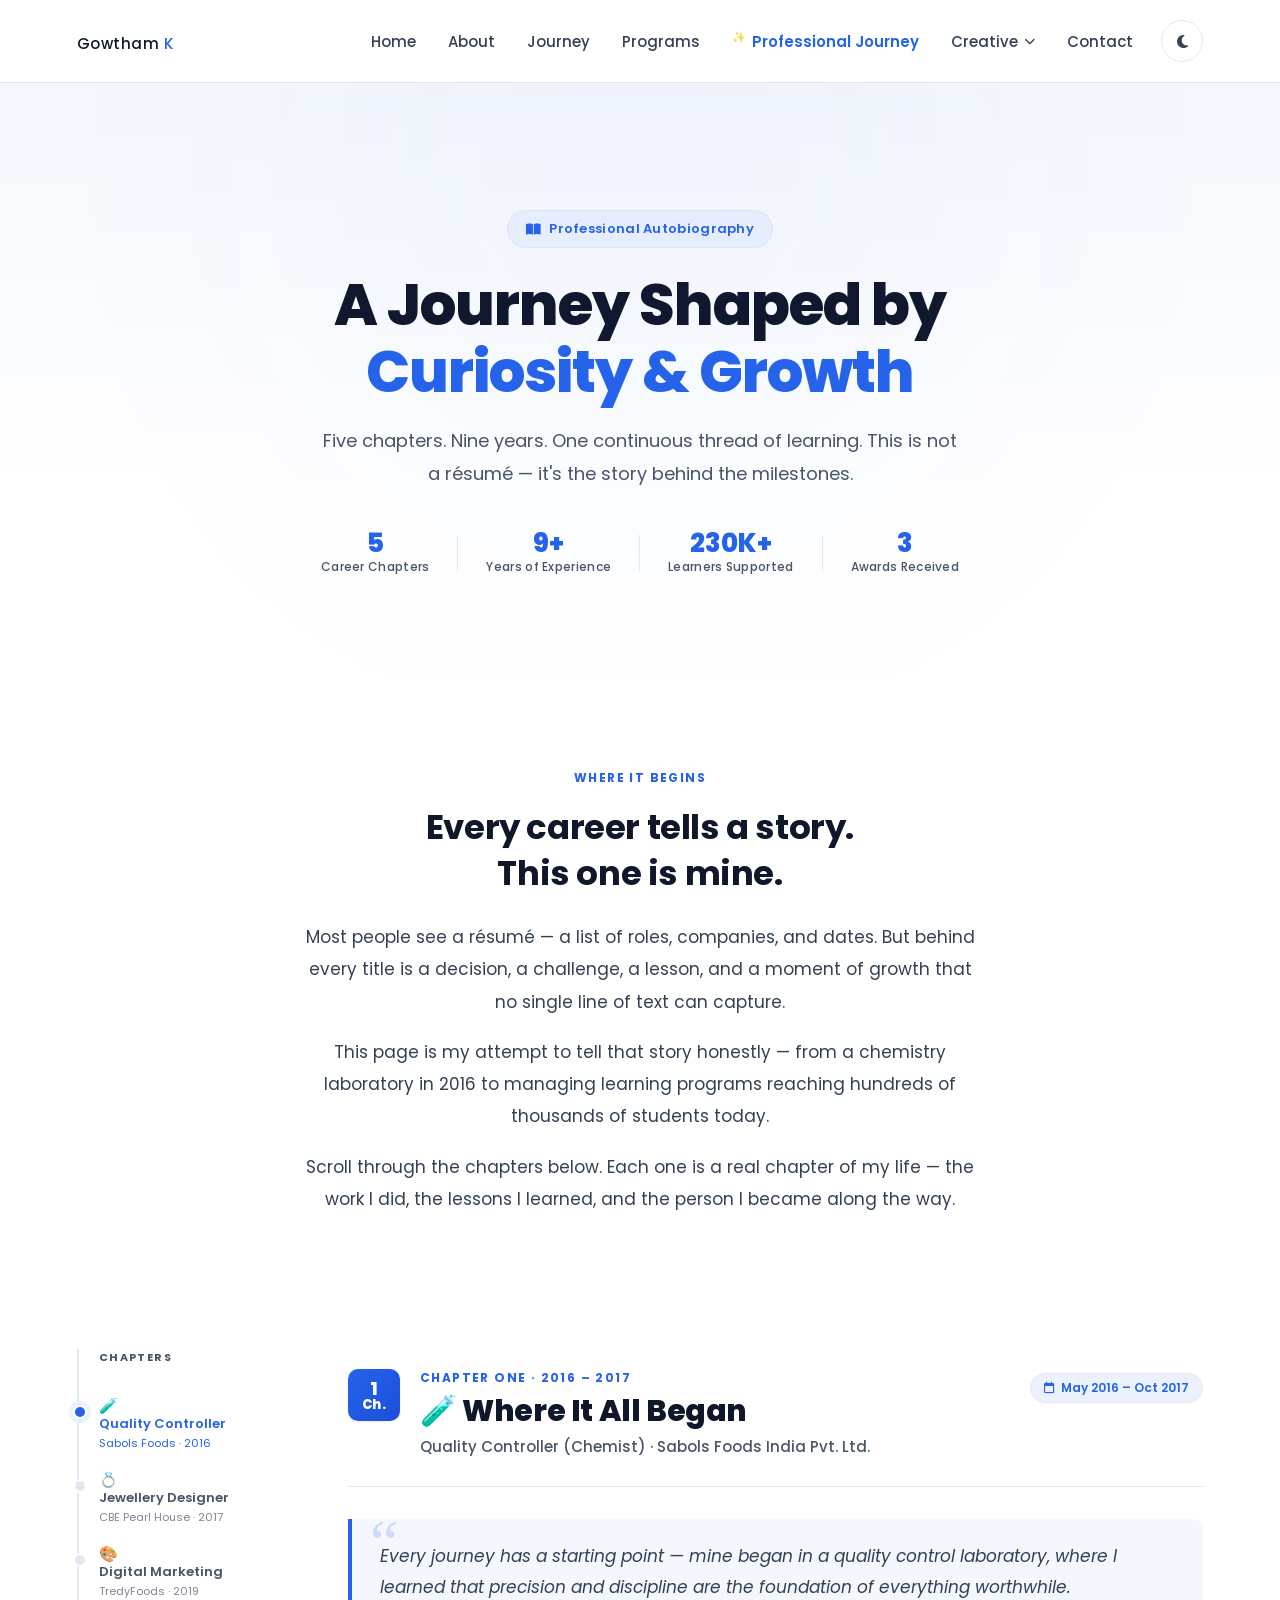
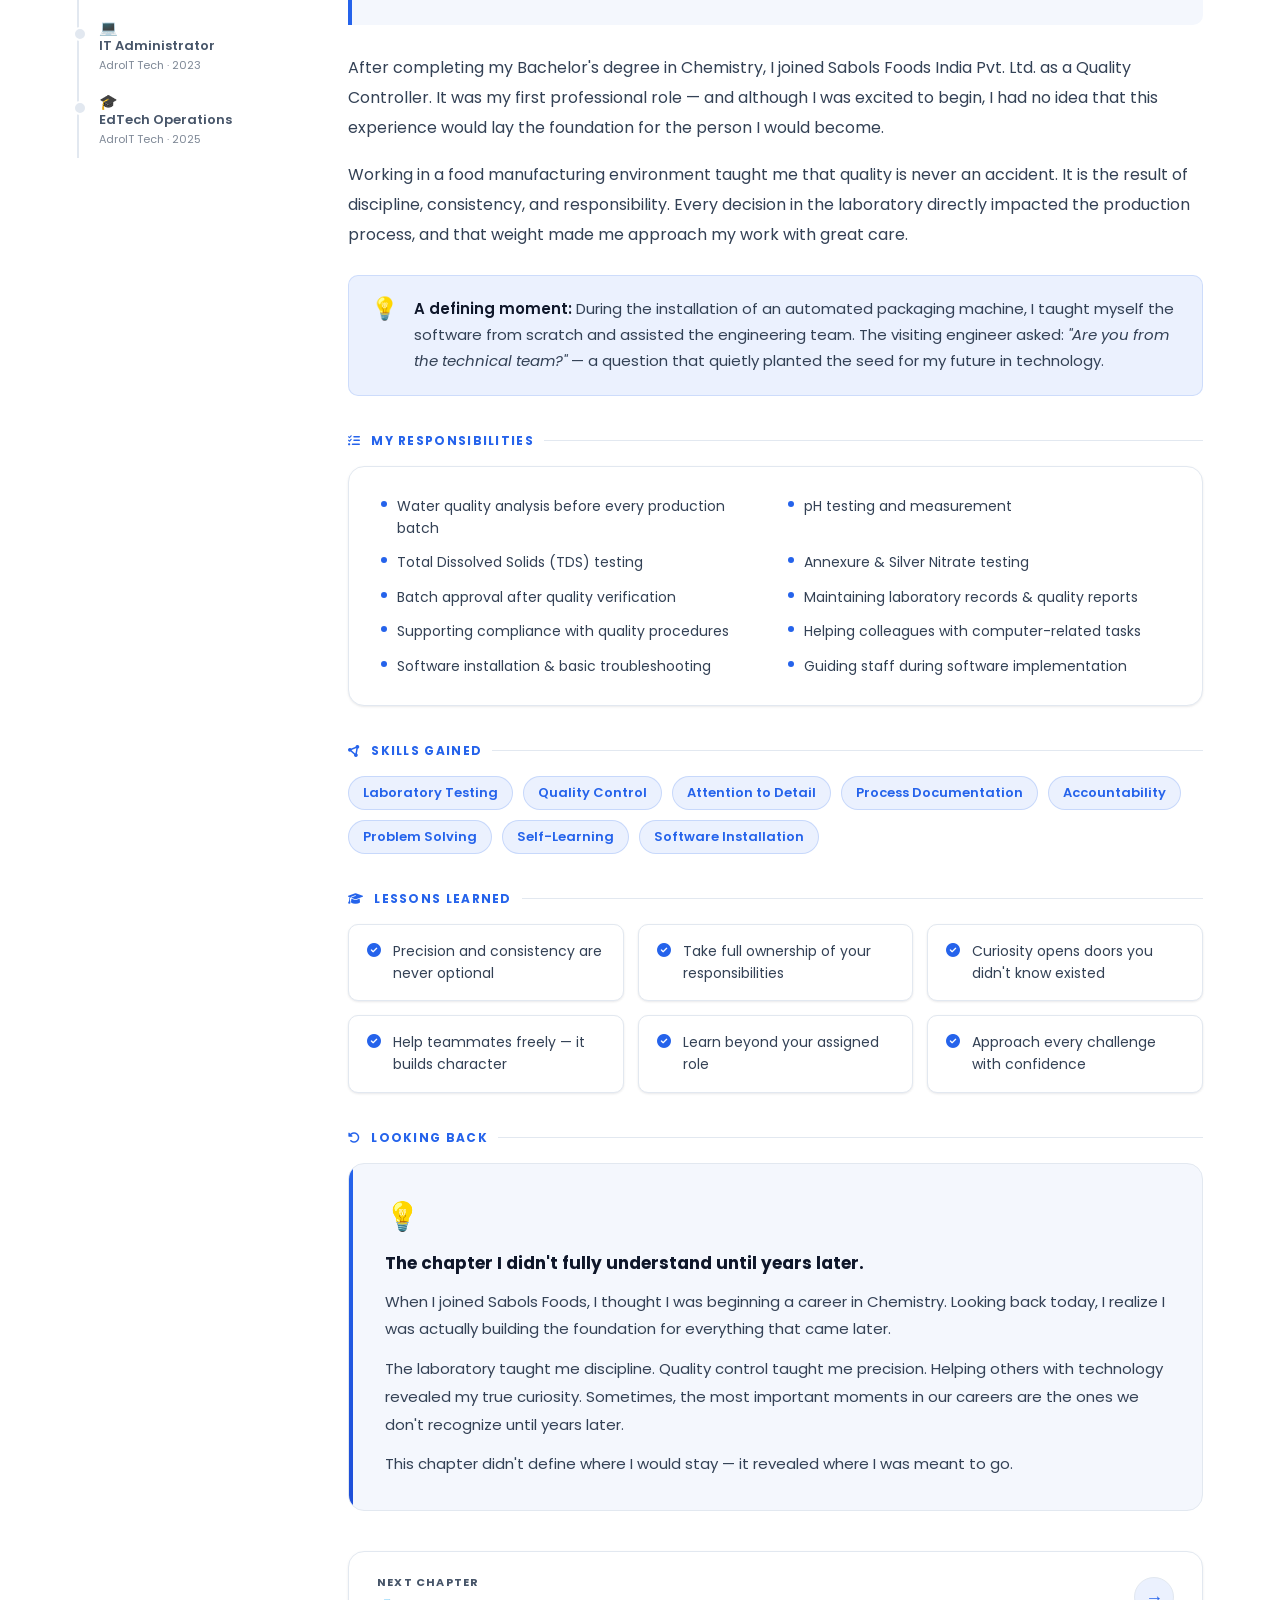
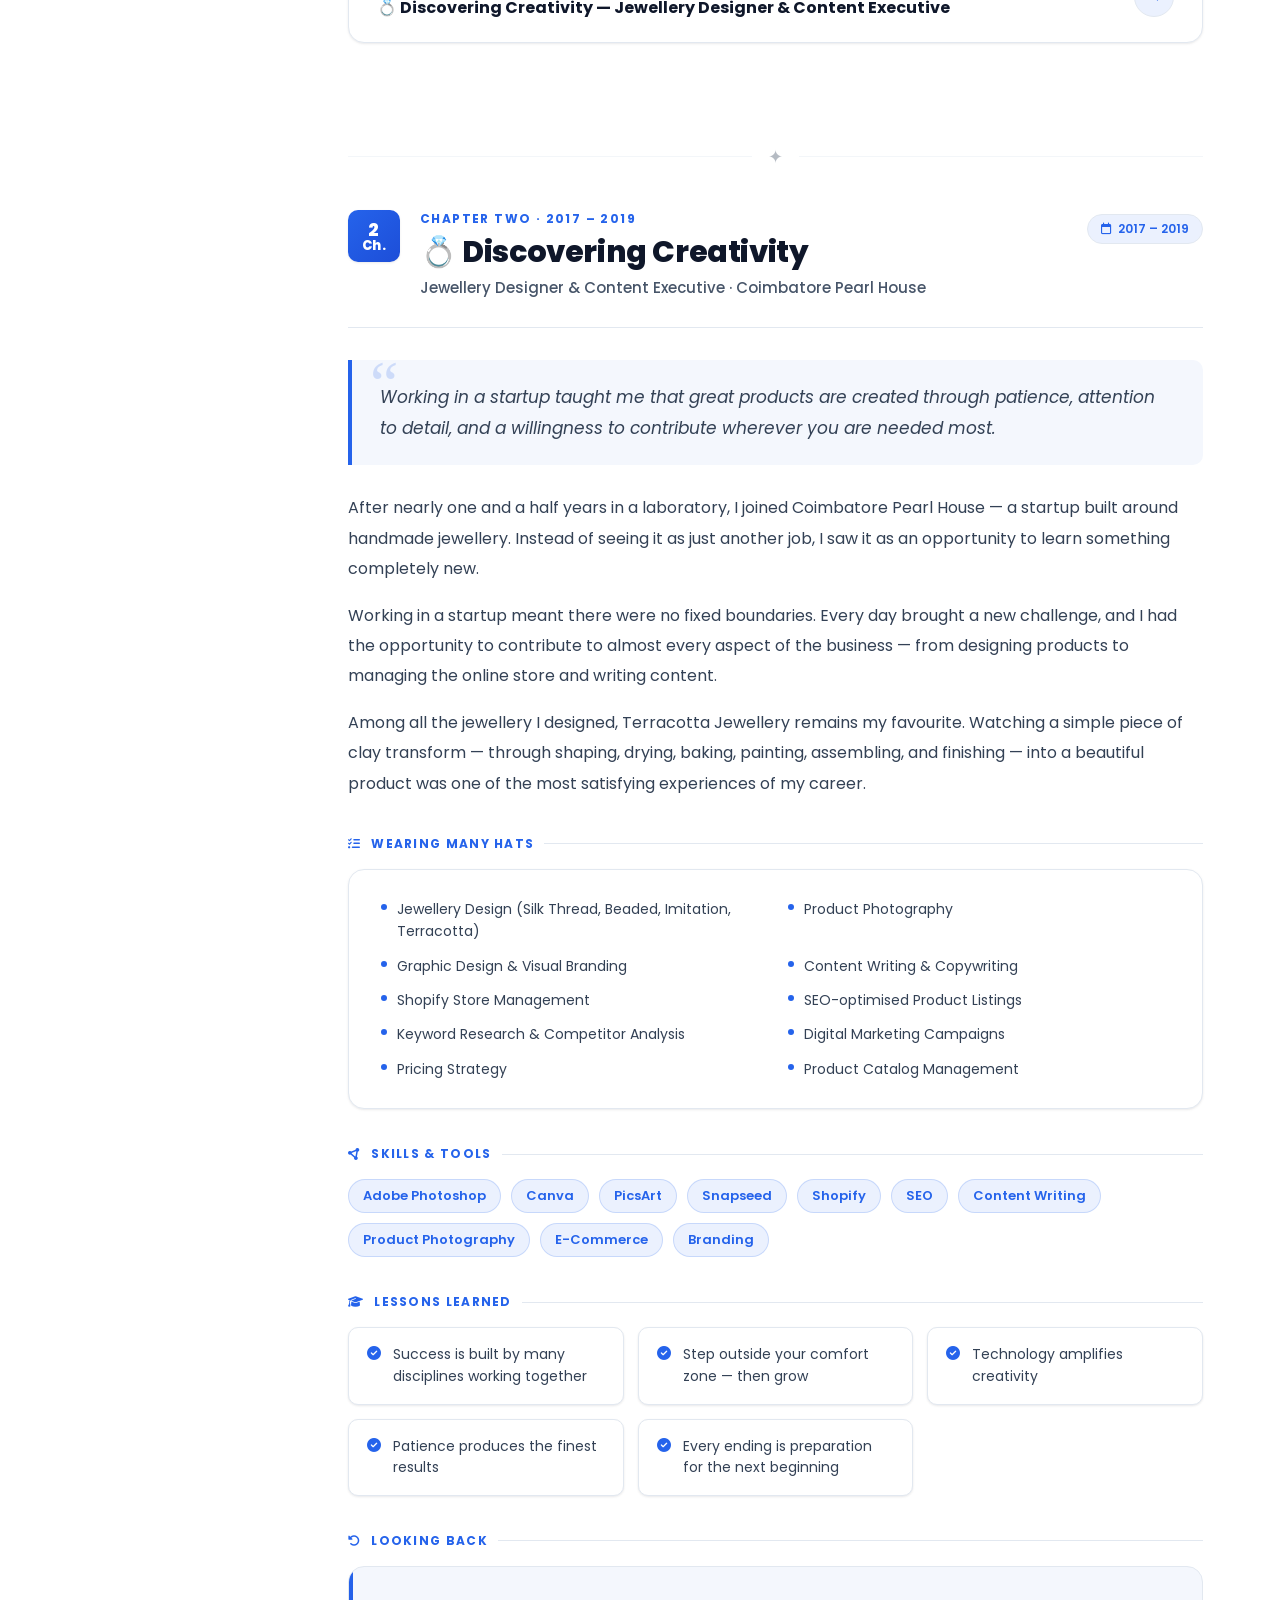
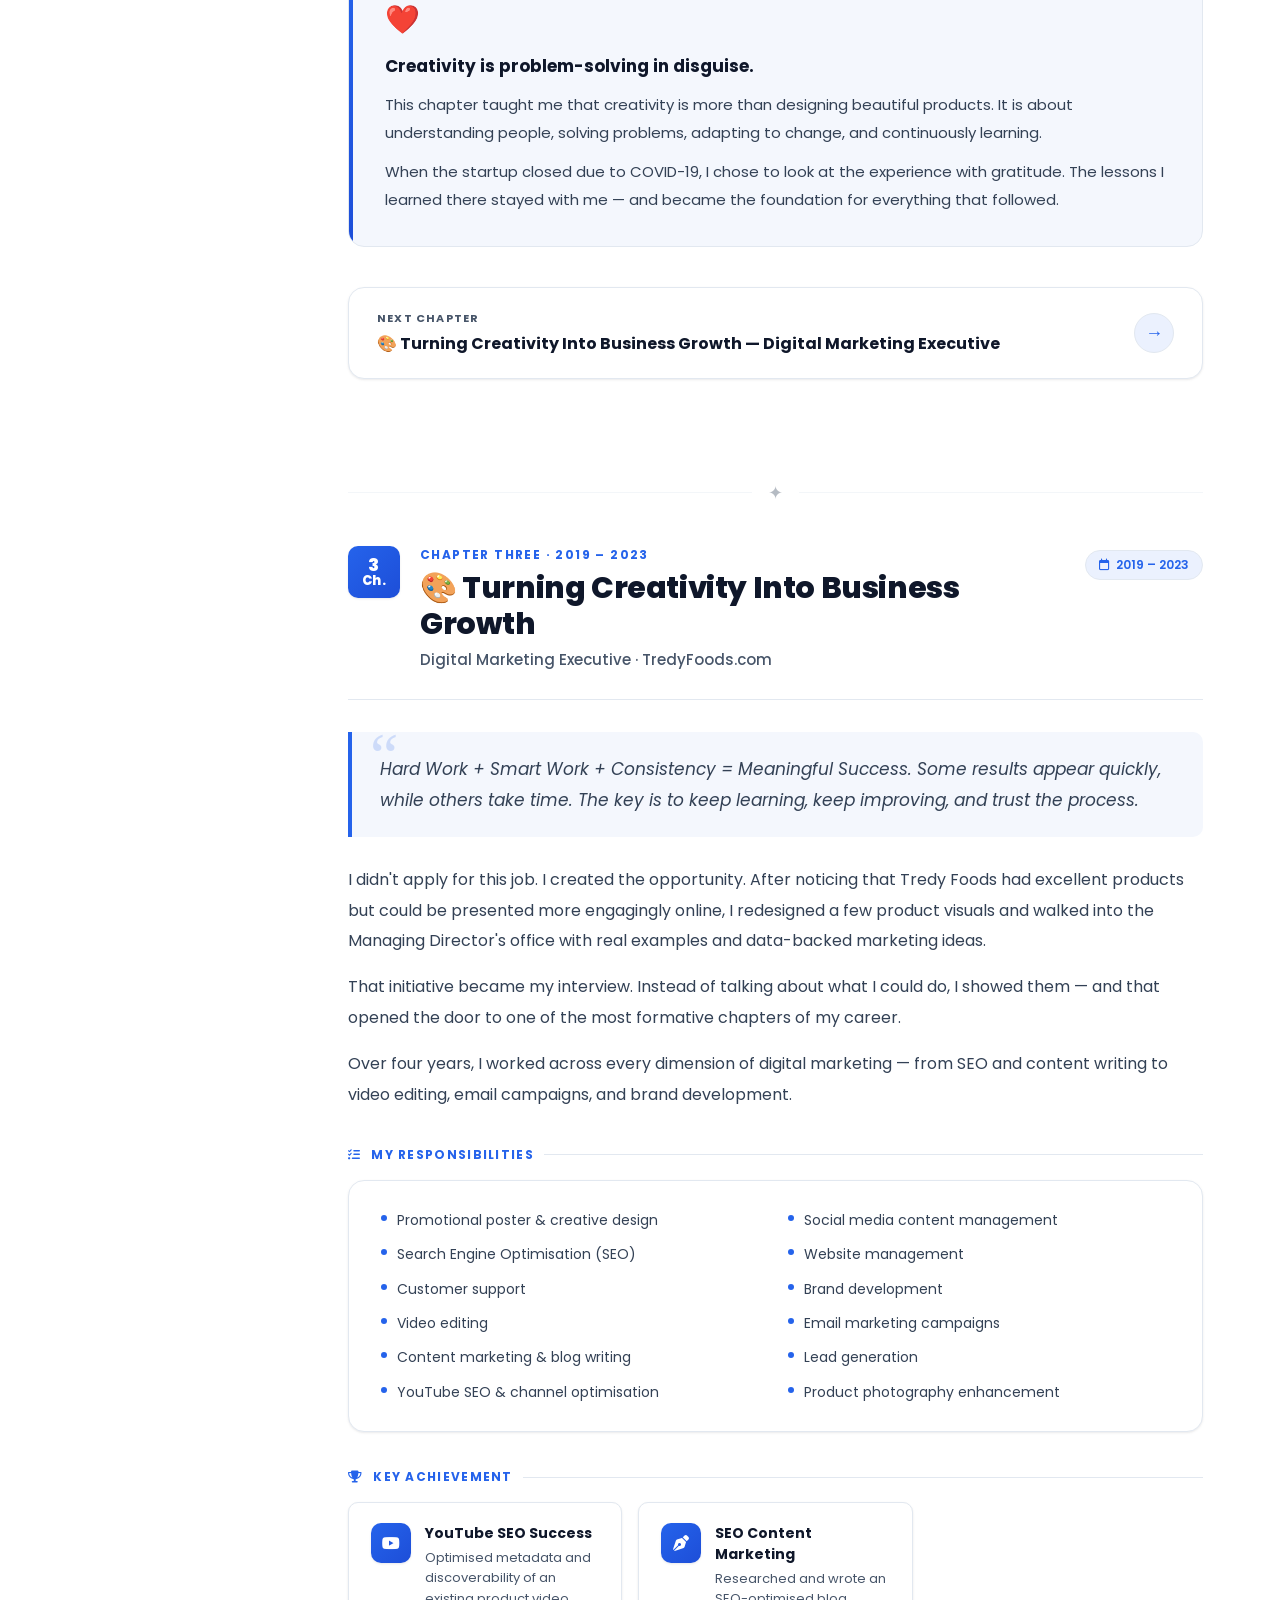
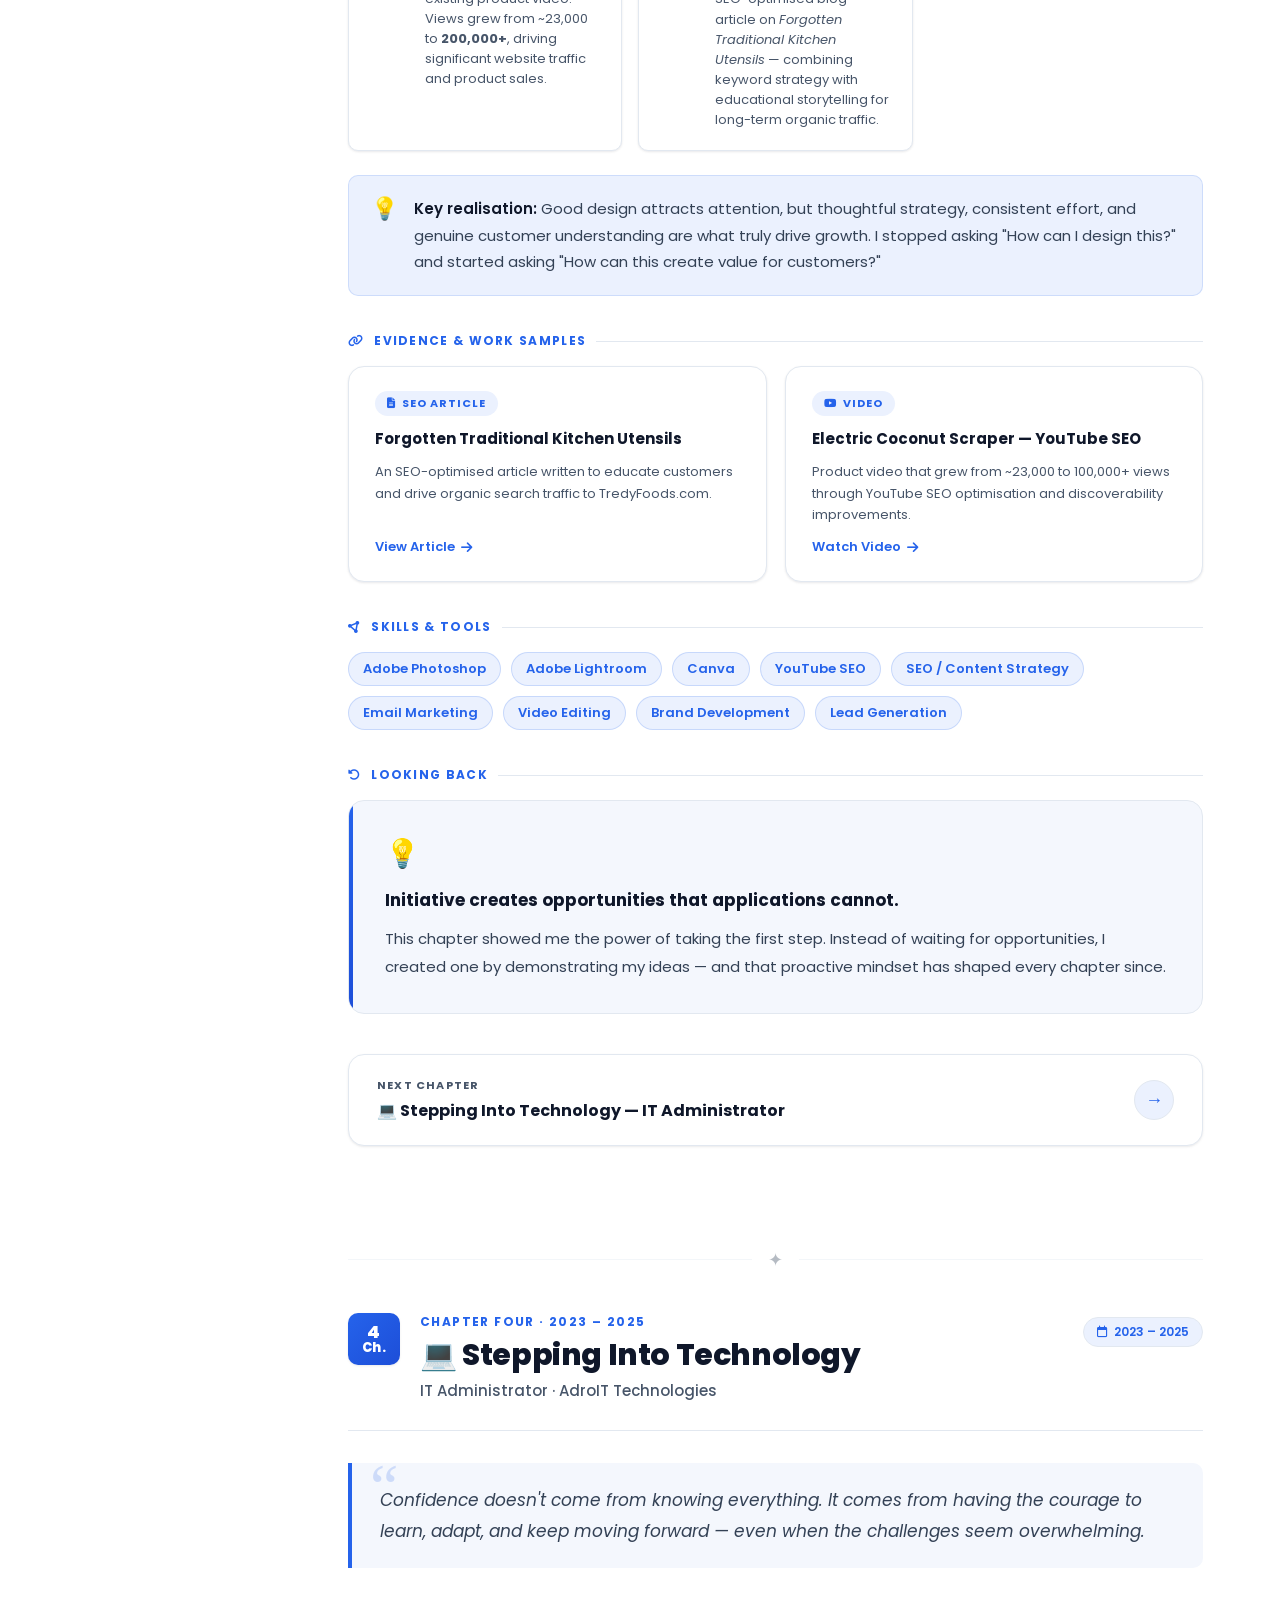
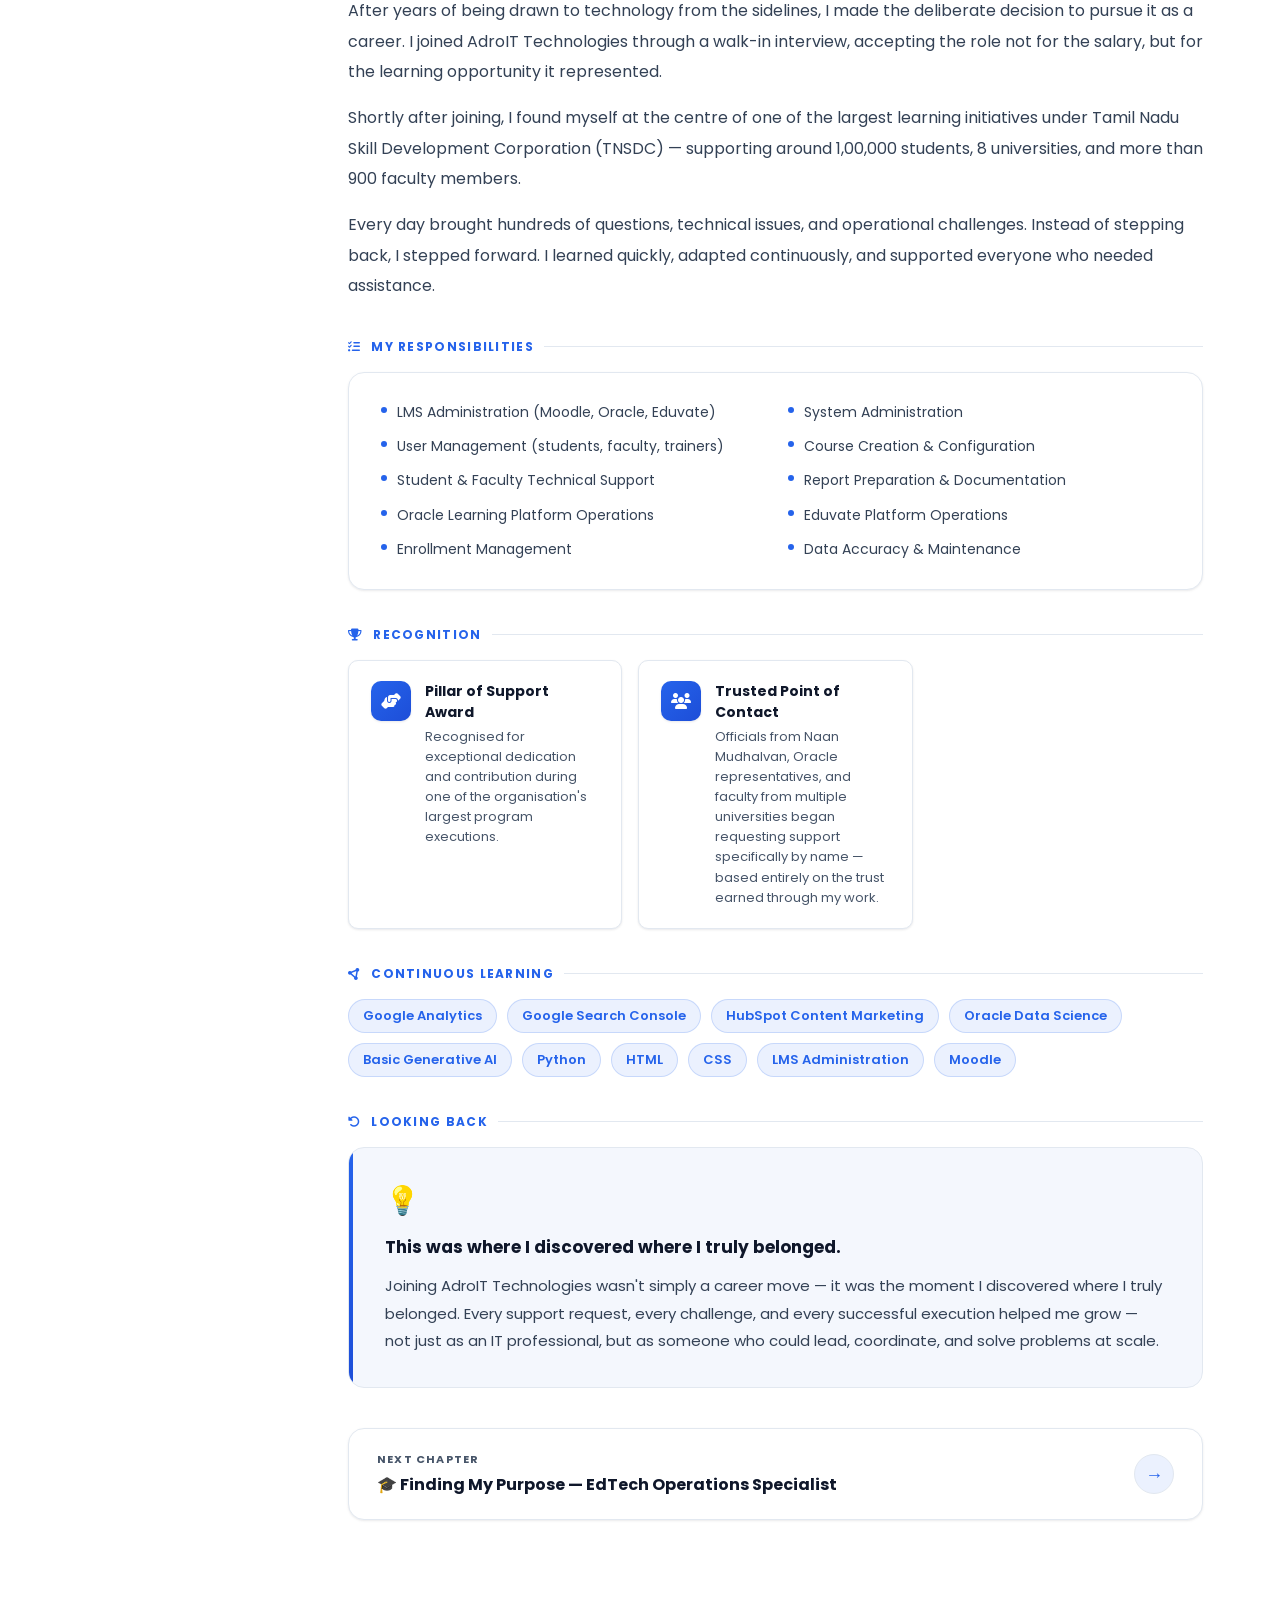
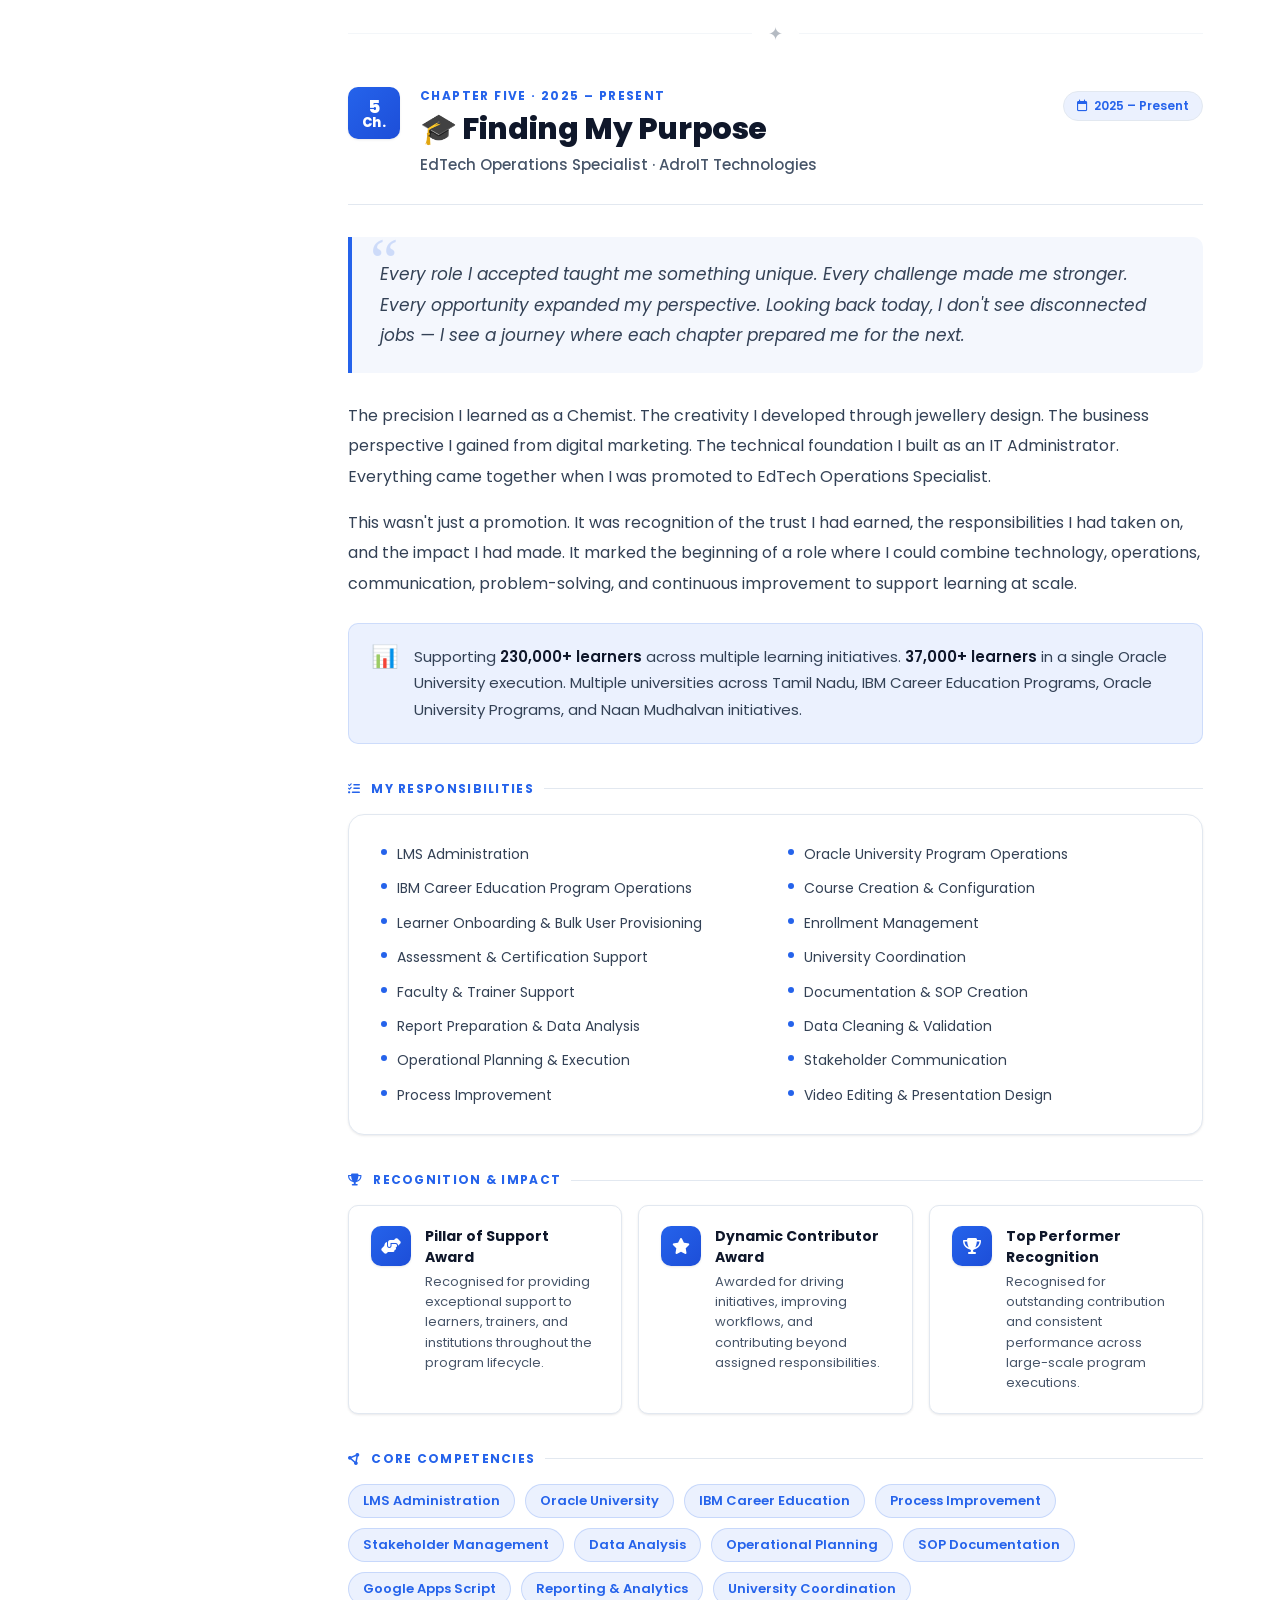
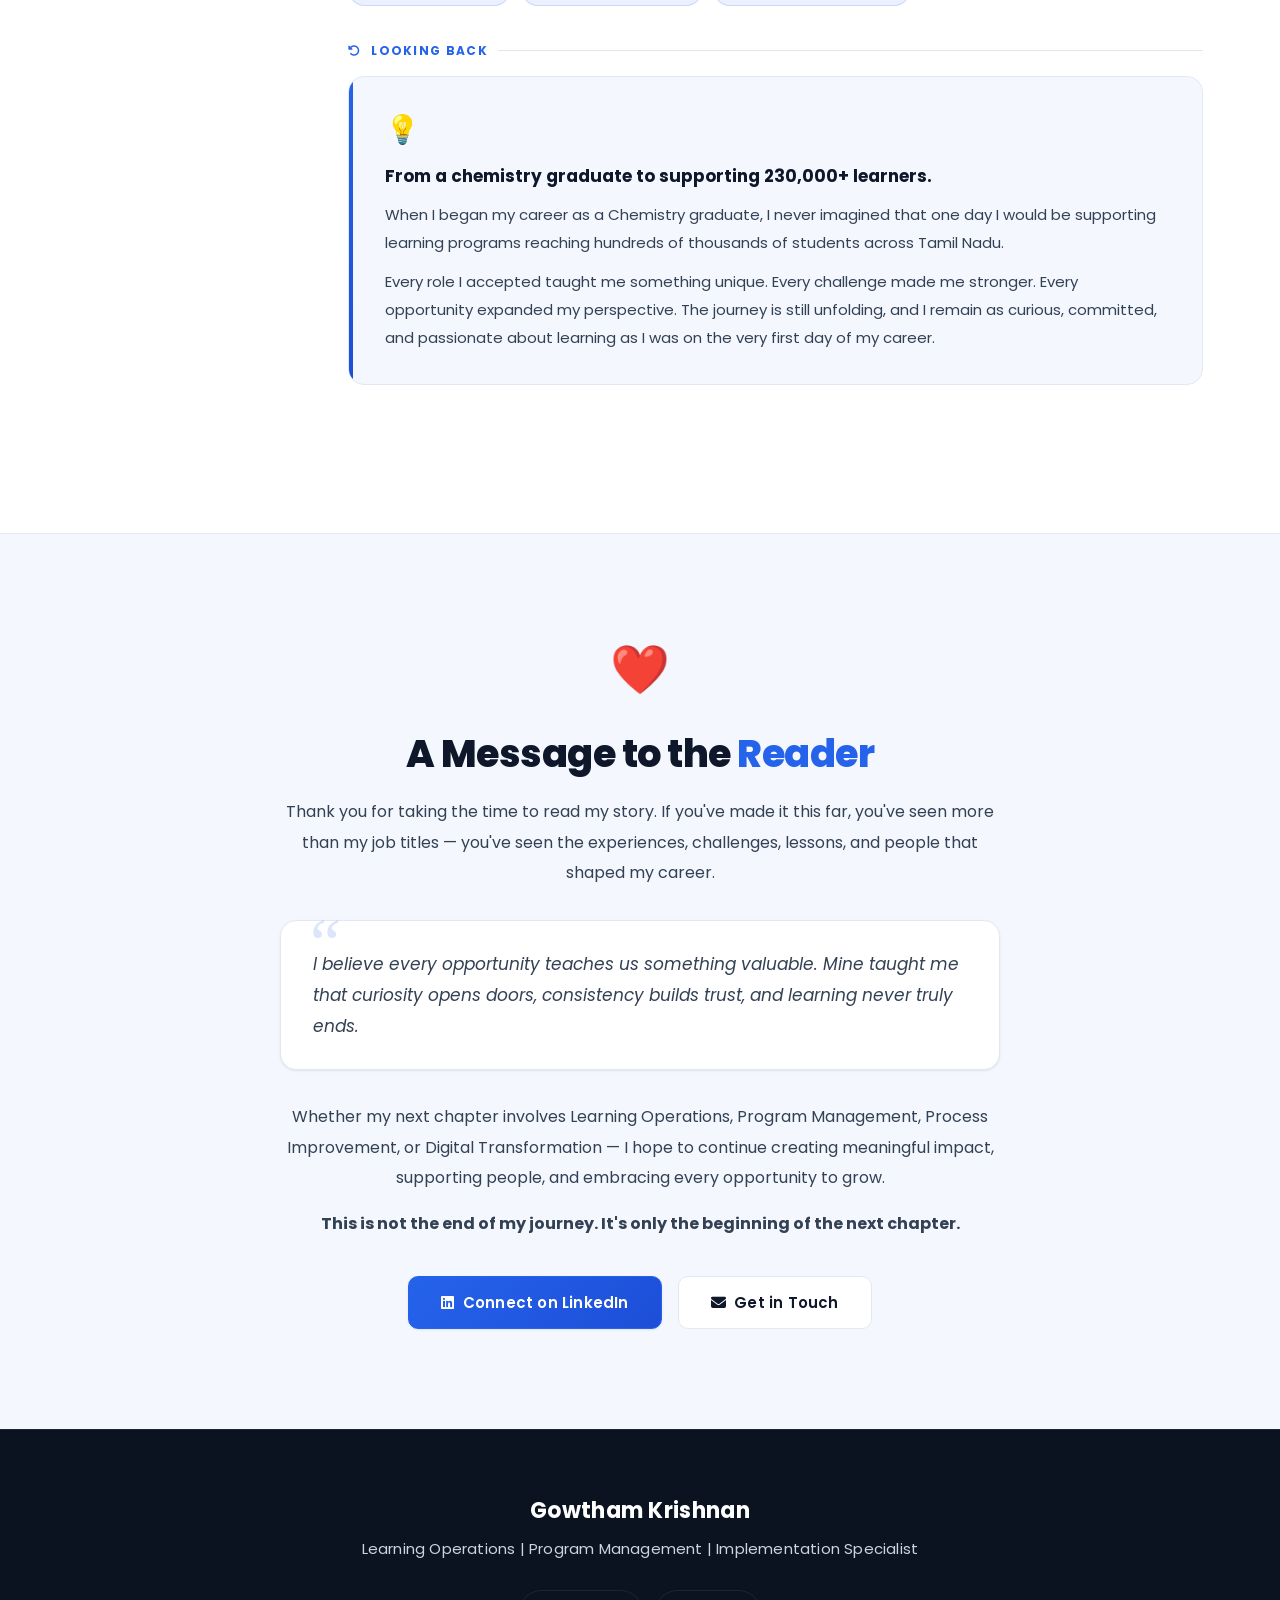
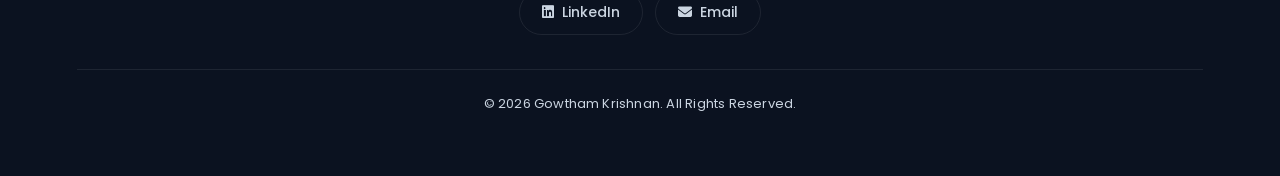
==== commit 7f223170: "Update professional-journey.html" ====
--- a/professional-journey.html
+++ b/professional-journey.html
@@ -672,7 +672,7 @@
                             </div>
                             <div class="pj-achieve-text">
                                 <h4>YouTube SEO Success</h4>
-                                <p>Optimised metadata and discoverability of an existing product video. Views grew from ~23,000 to <strong>100,000+</strong>, driving significant website traffic and product sales.</p>
+                                <p>Optimised metadata and discoverability of an existing product video. Views grew from ~23,000 to <strong>200,000+</strong>, driving significant website traffic and product sales.</p>
                             </div>
                         </div>
 
--- a/css/professional-journey.css
+++ b/css/professional-journey.css
@@ -0,0 +1,1106 @@
+/* ============================================================
+   PROFESSIONAL JOURNEY — Stylesheet
+   Extends variables.css & style.css — do NOT duplicate resets
+   ============================================================ */
+
+/* ──────────────────────────────────────────────
+   READING PROGRESS BAR
+────────────────────────────────────────────── */
+#reading-progress {
+    position: fixed;
+    top: 0;
+    left: 0;
+    width: 0%;
+    height: 3px;
+    background: linear-gradient(90deg, var(--primary), var(--primary-light));
+    z-index: 9999;
+    transition: width .12s linear;
+}
+
+/* ──────────────────────────────────────────────
+   PAGE WRAPPER
+────────────────────────────────────────────── */
+.pj-page {
+    padding-top: 80px;
+}
+
+/* ──────────────────────────────────────────────
+   HERO — JOURNEY
+────────────────────────────────────────────── */
+.pj-hero {
+    position: relative;
+    overflow: hidden;
+    background: linear-gradient(180deg, var(--bg-alt) 0%, var(--bg) 70%);
+    padding: clamp(80px, 14vw, 130px) var(--container-x) clamp(60px, 8vw, 100px);
+    text-align: center;
+}
+
+.pj-hero::before {
+    content: "";
+    position: absolute;
+    width: 520px;
+    height: 520px;
+    background: var(--primary);
+    filter: blur(200px);
+    opacity: .06;
+    top: -160px;
+    left: 50%;
+    transform: translateX(-50%);
+    border-radius: 50%;
+    pointer-events: none;
+}
+
+.pj-hero-eyebrow {
+    display: inline-flex;
+    align-items: center;
+    gap: 8px;
+    background: var(--primary-tint);
+    color: var(--primary);
+    font-size: 13px;
+    font-weight: 600;
+    padding: 8px 18px;
+    border-radius: var(--radius-full);
+    border: 1px solid var(--border);
+    margin-bottom: 24px;
+    letter-spacing: .3px;
+}
+
+.pj-hero h1 {
+    font-size: clamp(32px, 4.8vw, 58px);
+    font-weight: 800;
+    line-height: 1.15;
+    color: var(--text);
+    letter-spacing: -1px;
+    max-width: 820px;
+    margin: 0 auto 20px;
+}
+
+.pj-hero h1 span {
+    color: var(--primary);
+}
+
+.pj-hero-desc {
+    font-size: clamp(15px, 1.5vw, 18px);
+    color: var(--text-muted);
+    line-height: 1.8;
+    max-width: 640px;
+    margin: 0 auto 40px;
+}
+
+.pj-hero-meta {
+    display: flex;
+    align-items: center;
+    justify-content: center;
+    gap: 28px;
+    flex-wrap: wrap;
+}
+
+.pj-hero-stat {
+    display: flex;
+    flex-direction: column;
+    align-items: center;
+    gap: 2px;
+}
+
+.pj-hero-stat strong {
+    font-size: 26px;
+    font-weight: 800;
+    color: var(--primary);
+    line-height: 1;
+}
+
+.pj-hero-stat span {
+    font-size: 12px;
+    color: var(--text-muted);
+    font-weight: 500;
+    letter-spacing: .3px;
+}
+
+.pj-hero-divider {
+    width: 1px;
+    height: 36px;
+    background: var(--border);
+}
+
+/* ──────────────────────────────────────────────
+   INTRODUCTION SECTION
+────────────────────────────────────────────── */
+.pj-intro {
+    max-width: 840px;
+    margin: 0 auto;
+    padding: clamp(56px, 8vw, 88px) var(--container-x);
+    text-align: center;
+}
+
+.pj-intro-label {
+    display: inline-block;
+    font-size: 12px;
+    font-weight: 700;
+    letter-spacing: 1.4px;
+    text-transform: uppercase;
+    color: var(--primary);
+    margin-bottom: 18px;
+}
+
+.pj-intro h2 {
+    font-size: clamp(24px, 3vw, 34px);
+    font-weight: 700;
+    color: var(--text);
+    line-height: 1.35;
+    margin-bottom: 24px;
+    letter-spacing: -.4px;
+}
+
+.pj-intro p {
+    font-size: 17px;
+    color: var(--text-light);
+    line-height: 1.9;
+    margin-bottom: 18px;
+}
+
+/* ──────────────────────────────────────────────
+   MAIN LAYOUT
+────────────────────────────────────────────── */
+.pj-layout {
+    display: flex;
+    align-items: flex-start;
+    gap: 0;
+    max-width: var(--max-width);
+    margin: 0 auto;
+    padding: 0 var(--container-x);
+    position: relative;
+}
+
+/* ──────────────────────────────────────────────
+   STICKY SIDEBAR TIMELINE
+────────────────────────────────────────────── */
+.pj-sidebar {
+    width: 220px;
+    flex-shrink: 0;
+    position: sticky;
+    top: 96px;
+    align-self: flex-start;
+    padding: 28px 0;
+}
+
+.pj-sidebar-inner {
+    border-left: 2px solid var(--border);
+    padding-left: 20px;
+    display: flex;
+    flex-direction: column;
+    gap: 0;
+}
+
+.pj-sidebar-title {
+    font-size: 11px;
+    font-weight: 700;
+    letter-spacing: 1.4px;
+    text-transform: uppercase;
+    color: var(--text-muted);
+    margin-bottom: 22px;
+}
+
+.pj-tl-item {
+    display: flex;
+    flex-direction: column;
+    gap: 0;
+    position: relative;
+    cursor: pointer;
+    padding: 10px 0;
+    text-decoration: none;
+    transition: all var(--transition-fast);
+}
+
+.pj-tl-item::before {
+    content: "";
+    position: absolute;
+    left: -26px;
+    top: 17px;
+    width: 10px;
+    height: 10px;
+    border-radius: 50%;
+    background: var(--border);
+    border: 2px solid var(--surface);
+    transition: background var(--transition-fast), box-shadow var(--transition-fast);
+}
+
+.pj-tl-item.active::before,
+.pj-tl-item:hover::before {
+    background: var(--primary);
+    box-shadow: 0 0 0 4px var(--primary-tint);
+}
+
+.pj-tl-icon {
+    font-size: 15px;
+    line-height: 1;
+    margin-bottom: 3px;
+}
+
+.pj-tl-label {
+    font-size: 13px;
+    font-weight: 600;
+    color: var(--text-muted);
+    transition: color var(--transition-fast);
+    line-height: 1.3;
+}
+
+.pj-tl-sub {
+    font-size: 11px;
+    color: var(--text-muted);
+    font-weight: 400;
+    transition: color var(--transition-fast);
+    margin-top: 2px;
+    opacity: .7;
+}
+
+.pj-tl-item.active .pj-tl-label,
+.pj-tl-item:hover .pj-tl-label {
+    color: var(--primary);
+}
+
+.pj-tl-item.active .pj-tl-sub,
+.pj-tl-item:hover .pj-tl-sub {
+    opacity: 1;
+    color: var(--primary);
+}
+
+/* ──────────────────────────────────────────────
+   CHAPTERS CONTENT AREA
+────────────────────────────────────────────── */
+.pj-chapters {
+    flex: 1;
+    min-width: 0;
+    padding: clamp(28px, 4vw, 48px) 0 clamp(28px, 4vw, 48px) clamp(28px, 4vw, 60px);
+}
+
+/* ──────────────────────────────────────────────
+   CHAPTER BLOCK
+────────────────────────────────────────────── */
+.pj-chapter {
+    margin-bottom: clamp(60px, 8vw, 100px);
+    scroll-margin-top: 100px;
+}
+
+.pj-chapter-header {
+    display: flex;
+    align-items: flex-start;
+    gap: 20px;
+    margin-bottom: 32px;
+    padding-bottom: 28px;
+    border-bottom: 1px solid var(--border);
+}
+
+.pj-chapter-num {
+    flex-shrink: 0;
+    width: 52px;
+    height: 52px;
+    border-radius: var(--radius-md);
+    background: var(--gradient-primary);
+    color: #fff;
+    font-size: 13px;
+    font-weight: 800;
+    display: flex;
+    flex-direction: column;
+    align-items: center;
+    justify-content: center;
+    line-height: 1;
+    letter-spacing: .3px;
+    box-shadow: var(--shadow-sm);
+}
+
+.pj-chapter-num span {
+    font-size: 18px;
+}
+
+.pj-chapter-meta {
+    flex: 1;
+    min-width: 0;
+}
+
+.pj-chapter-label {
+    font-size: 12px;
+    font-weight: 700;
+    letter-spacing: 1.4px;
+    text-transform: uppercase;
+    color: var(--primary);
+    margin-bottom: 6px;
+    display: block;
+}
+
+.pj-chapter-title {
+    font-size: clamp(22px, 2.8vw, 30px);
+    font-weight: 800;
+    color: var(--text);
+    letter-spacing: -.4px;
+    line-height: 1.2;
+    margin-bottom: 6px;
+}
+
+.pj-chapter-role {
+    font-size: 15px;
+    color: var(--text-muted);
+    font-weight: 500;
+}
+
+.pj-chapter-period {
+    display: inline-flex;
+    align-items: center;
+    gap: 6px;
+    font-size: 12px;
+    font-weight: 600;
+    color: var(--primary);
+    background: var(--primary-tint);
+    padding: 5px 13px;
+    border-radius: var(--radius-full);
+    border: 1px solid var(--border);
+    white-space: nowrap;
+    flex-shrink: 0;
+    align-self: flex-start;
+    margin-top: 4px;
+}
+
+/* ──────────────────────────────────────────────
+   CHAPTER QUOTE
+────────────────────────────────────────────── */
+.pj-quote {
+    background: var(--bg-alt);
+    border-left: 4px solid var(--primary);
+    border-radius: 0 var(--radius-md) var(--radius-md) 0;
+    padding: 22px 28px;
+    margin: 28px 0;
+    position: relative;
+}
+
+.pj-quote::before {
+    content: "\201C";
+    position: absolute;
+    top: -8px;
+    left: 18px;
+    font-size: 64px;
+    color: var(--primary);
+    opacity: .18;
+    font-family: Georgia, serif;
+    line-height: 1;
+}
+
+.pj-quote p {
+    font-size: 17px;
+    font-style: italic;
+    color: var(--text-light);
+    line-height: 1.8;
+    margin: 0;
+    position: relative;
+    z-index: 1;
+}
+
+.pj-quote cite {
+    display: block;
+    margin-top: 10px;
+    font-size: 13px;
+    font-style: normal;
+    font-weight: 600;
+    color: var(--primary);
+}
+
+/* ──────────────────────────────────────────────
+   SECTION LABEL
+────────────────────────────────────────────── */
+.pj-section-label {
+    display: flex;
+    align-items: center;
+    gap: 10px;
+    font-size: 12px;
+    font-weight: 700;
+    letter-spacing: 1.3px;
+    text-transform: uppercase;
+    color: var(--primary);
+    margin-bottom: 16px;
+    margin-top: 36px;
+}
+
+.pj-section-label::after {
+    content: "";
+    flex: 1;
+    height: 1px;
+    background: var(--border);
+}
+
+/* ──────────────────────────────────────────────
+   STORY TEXT BLOCK
+────────────────────────────────────────────── */
+.pj-story p {
+    font-size: 16px;
+    color: var(--text-light);
+    line-height: 1.9;
+    margin-bottom: 16px;
+}
+
+.pj-story p:last-child {
+    margin-bottom: 0;
+}
+
+/* ──────────────────────────────────────────────
+   CALLOUT BOX
+────────────────────────────────────────────── */
+.pj-callout {
+    display: flex;
+    align-items: flex-start;
+    gap: 16px;
+    background: var(--primary-tint);
+    border: 1px solid rgba(37, 99, 235, .15);
+    border-radius: var(--radius-md);
+    padding: 20px 22px;
+    margin: 24px 0;
+}
+
+.pj-callout-icon {
+    font-size: 22px;
+    flex-shrink: 0;
+    line-height: 1;
+    margin-top: 2px;
+}
+
+.pj-callout p {
+    font-size: 15px;
+    color: var(--text-light);
+    line-height: 1.75;
+    margin: 0;
+}
+
+.pj-callout strong {
+    color: var(--text);
+    font-weight: 600;
+}
+
+/* ──────────────────────────────────────────────
+   LIST CARD
+────────────────────────────────────────────── */
+.pj-list-card {
+    background: var(--surface);
+    border: 1px solid var(--border);
+    border-radius: var(--radius-lg);
+    padding: 28px 32px;
+    margin-top: 8px;
+    box-shadow: var(--shadow-sm);
+    transition: box-shadow var(--transition), border-color var(--transition);
+}
+
+.pj-list-card:hover {
+    border-color: var(--primary);
+    box-shadow: var(--shadow-md);
+}
+
+.pj-list-card ul {
+    list-style: none;
+    padding: 0;
+    margin: 0;
+    display: grid;
+    grid-template-columns: repeat(auto-fill, minmax(260px, 1fr));
+    gap: 12px 24px;
+}
+
+.pj-list-card ul li {
+    display: flex;
+    align-items: flex-start;
+    gap: 10px;
+    font-size: 14px;
+    color: var(--text-light);
+    line-height: 1.6;
+}
+
+.pj-list-card ul li::before {
+    content: "";
+    width: 6px;
+    height: 6px;
+    border-radius: 50%;
+    background: var(--primary);
+    flex-shrink: 0;
+    margin-top: 6px;
+}
+
+/* ──────────────────────────────────────────────
+   SKILL CHIPS
+────────────────────────────────────────────── */
+.pj-skills {
+    display: flex;
+    flex-wrap: wrap;
+    gap: 10px;
+    margin-top: 8px;
+}
+
+.pj-skill-chip {
+    display: inline-flex;
+    align-items: center;
+    gap: 6px;
+    font-size: 13px;
+    font-weight: 600;
+    color: var(--primary);
+    background: var(--primary-tint);
+    border: 1px solid rgba(37, 99, 235, .18);
+    border-radius: var(--radius-full);
+    padding: 6px 14px;
+    transition: background var(--transition-fast), color var(--transition-fast), transform var(--transition-fast);
+    cursor: default;
+}
+
+.pj-skill-chip:hover {
+    background: var(--primary);
+    color: #fff;
+    transform: translateY(-2px);
+    border-color: var(--primary);
+}
+
+/* ──────────────────────────────────────────────
+   ACHIEVEMENT CARDS
+────────────────────────────────────────────── */
+.pj-achievements-grid {
+    display: grid;
+    grid-template-columns: repeat(auto-fill, minmax(260px, 1fr));
+    gap: 16px;
+    margin-top: 8px;
+}
+
+.pj-achieve-card {
+    background: var(--surface);
+    border: 1px solid var(--border);
+    border-radius: var(--radius-md);
+    padding: 20px 22px;
+    display: flex;
+    align-items: flex-start;
+    gap: 14px;
+    box-shadow: var(--shadow-sm);
+    transition: transform var(--transition), box-shadow var(--transition), border-color var(--transition);
+}
+
+.pj-achieve-card:hover {
+    transform: translateY(-4px);
+    box-shadow: var(--shadow-md);
+    border-color: var(--primary);
+}
+
+.pj-achieve-icon {
+    width: 40px;
+    height: 40px;
+    border-radius: var(--radius-md);
+    background: var(--gradient-primary);
+    display: flex;
+    align-items: center;
+    justify-content: center;
+    flex-shrink: 0;
+    box-shadow: var(--shadow-sm);
+}
+
+.pj-achieve-icon i {
+    font-size: 16px;
+    color: #fff;
+}
+
+.pj-achieve-text h4 {
+    font-size: 14px;
+    font-weight: 700;
+    color: var(--text);
+    margin-bottom: 4px;
+}
+
+.pj-achieve-text p {
+    font-size: 13px;
+    color: var(--text-muted);
+    line-height: 1.55;
+    margin: 0;
+}
+
+/* ──────────────────────────────────────────────
+   LOOKBACK BOX
+────────────────────────────────────────────── */
+.pj-lookback {
+    background: var(--bg-alt);
+    border: 1px solid var(--border);
+    border-radius: var(--radius-lg);
+    padding: 32px 36px;
+    margin-top: 8px;
+    position: relative;
+    overflow: hidden;
+}
+
+.pj-lookback::before {
+    content: "";
+    position: absolute;
+    top: 0;
+    left: 0;
+    width: 4px;
+    height: 100%;
+    background: var(--gradient-primary);
+    border-radius: var(--radius-lg) 0 0 var(--radius-lg);
+}
+
+.pj-lookback-emoji {
+    font-size: 28px;
+    margin-bottom: 12px;
+    display: block;
+}
+
+.pj-lookback h4 {
+    font-size: 17px;
+    font-weight: 700;
+    color: var(--text);
+    margin-bottom: 12px;
+}
+
+.pj-lookback p {
+    font-size: 15px;
+    color: var(--text-light);
+    line-height: 1.85;
+    margin-bottom: 12px;
+}
+
+.pj-lookback p:last-child {
+    margin-bottom: 0;
+}
+
+/* ──────────────────────────────────────────────
+   LESSONS GRID
+────────────────────────────────────────────── */
+.pj-lessons-grid {
+    display: grid;
+    grid-template-columns: repeat(auto-fill, minmax(220px, 1fr));
+    gap: 14px;
+    margin-top: 8px;
+}
+
+.pj-lesson-item {
+    background: var(--surface);
+    border: 1px solid var(--border);
+    border-radius: var(--radius-md);
+    padding: 16px 18px;
+    display: flex;
+    align-items: flex-start;
+    gap: 12px;
+    font-size: 14px;
+    color: var(--text-light);
+    line-height: 1.55;
+    box-shadow: var(--shadow-sm);
+    transition: border-color var(--transition-fast), transform var(--transition-fast);
+}
+
+.pj-lesson-item:hover {
+    border-color: var(--primary);
+    transform: translateY(-2px);
+}
+
+.pj-lesson-item i {
+    color: var(--primary);
+    font-size: 14px;
+    flex-shrink: 0;
+    margin-top: 2px;
+}
+
+/* ──────────────────────────────────────────────
+   EVIDENCE CARDS
+────────────────────────────────────────────── */
+.pj-evidence-grid {
+    display: grid;
+    grid-template-columns: repeat(auto-fill, minmax(280px, 1fr));
+    gap: 18px;
+    margin-top: 8px;
+}
+
+.pj-evidence-card {
+    background: var(--surface);
+    border: 1px solid var(--border);
+    border-radius: var(--radius-lg);
+    padding: 24px 26px;
+    box-shadow: var(--shadow-sm);
+    transition: transform var(--transition), box-shadow var(--transition), border-color var(--transition);
+    display: flex;
+    flex-direction: column;
+    gap: 12px;
+}
+
+.pj-evidence-card:hover {
+    transform: translateY(-4px);
+    box-shadow: var(--shadow-md);
+    border-color: var(--primary);
+}
+
+.pj-evidence-type {
+    display: inline-flex;
+    align-items: center;
+    gap: 6px;
+    font-size: 11px;
+    font-weight: 700;
+    letter-spacing: 1px;
+    text-transform: uppercase;
+    color: var(--primary);
+    background: var(--primary-tint);
+    padding: 4px 12px;
+    border-radius: var(--radius-full);
+    width: fit-content;
+}
+
+.pj-evidence-card h4 {
+    font-size: 15px;
+    font-weight: 700;
+    color: var(--text);
+    line-height: 1.4;
+}
+
+.pj-evidence-card p {
+    font-size: 13px;
+    color: var(--text-muted);
+    line-height: 1.65;
+    flex: 1;
+}
+
+.pj-evidence-link {
+    display: inline-flex;
+    align-items: center;
+    gap: 6px;
+    font-size: 13px;
+    font-weight: 600;
+    color: var(--primary);
+    text-decoration: none;
+    transition: gap var(--transition-fast);
+}
+
+.pj-evidence-link:hover {
+    gap: 10px;
+}
+
+/* ──────────────────────────────────────────────
+   NEXT CHAPTER TEASER
+────────────────────────────────────────────── */
+.pj-next-chapter {
+    display: flex;
+    align-items: center;
+    justify-content: space-between;
+    gap: 20px;
+    background: var(--surface);
+    border: 1px solid var(--border);
+    border-radius: var(--radius-lg);
+    padding: 22px 28px;
+    margin-top: 40px;
+    text-decoration: none;
+    transition: border-color var(--transition), box-shadow var(--transition), transform var(--transition);
+    box-shadow: var(--shadow-sm);
+}
+
+.pj-next-chapter:hover {
+    border-color: var(--primary);
+    box-shadow: var(--shadow-md);
+    transform: translateY(-3px);
+}
+
+.pj-next-label {
+    font-size: 11px;
+    font-weight: 700;
+    letter-spacing: 1.2px;
+    text-transform: uppercase;
+    color: var(--text-muted);
+    margin-bottom: 4px;
+}
+
+.pj-next-title {
+    font-size: 16px;
+    font-weight: 700;
+    color: var(--text);
+}
+
+.pj-next-arrow {
+    width: 40px;
+    height: 40px;
+    border-radius: 50%;
+    background: var(--primary-tint);
+    border: 1px solid var(--border);
+    display: flex;
+    align-items: center;
+    justify-content: center;
+    flex-shrink: 0;
+    color: var(--primary);
+    font-size: 18px;
+    transition: background var(--transition-fast), color var(--transition-fast);
+}
+
+.pj-next-chapter:hover .pj-next-arrow {
+    background: var(--primary);
+    color: #fff;
+}
+
+/* ──────────────────────────────────────────────
+   CHAPTER DIVIDER
+────────────────────────────────────────────── */
+.pj-chapter-divider {
+    display: flex;
+    align-items: center;
+    gap: 16px;
+    margin: 10px 0 40px;
+    color: var(--text-muted);
+    font-size: 18px;
+    opacity: .4;
+}
+
+.pj-chapter-divider::before,
+.pj-chapter-divider::after {
+    content: "";
+    flex: 1;
+    height: 1px;
+    background: var(--border);
+}
+
+/* ──────────────────────────────────────────────
+   FINAL MESSAGE SECTION
+────────────────────────────────────────────── */
+.pj-final {
+    background: var(--bg-alt);
+    border-top: 1px solid var(--border);
+    padding: clamp(60px, 10vw, 100px) var(--container-x);
+    text-align: center;
+}
+
+.pj-final-inner {
+    max-width: 720px;
+    margin: 0 auto;
+}
+
+.pj-final-emoji {
+    font-size: 48px;
+    display: block;
+    margin-bottom: 24px;
+}
+
+.pj-final h2 {
+    font-size: clamp(26px, 3.4vw, 38px);
+    font-weight: 800;
+    color: var(--text);
+    letter-spacing: -.5px;
+    margin-bottom: 20px;
+    line-height: 1.25;
+}
+
+.pj-final h2 span {
+    color: var(--primary);
+}
+
+.pj-final p {
+    font-size: 16px;
+    color: var(--text-light);
+    line-height: 1.9;
+    margin-bottom: 16px;
+}
+
+.pj-final-quote {
+    background: var(--surface);
+    border: 1px solid var(--border);
+    border-radius: var(--radius-lg);
+    padding: 28px 32px;
+    margin: 32px 0;
+    font-size: 17px;
+    font-style: italic;
+    color: var(--text-light);
+    line-height: 1.8;
+    position: relative;
+    box-shadow: var(--shadow-sm);
+    text-align: left;
+}
+
+.pj-final-quote::before {
+    content: "\201C";
+    position: absolute;
+    top: -12px;
+    left: 22px;
+    font-size: 70px;
+    color: var(--primary);
+    opacity: .16;
+    font-family: Georgia, serif;
+    line-height: 1;
+}
+
+.pj-final-actions {
+    display: flex;
+    align-items: center;
+    justify-content: center;
+    gap: 16px;
+    flex-wrap: wrap;
+    margin-top: 36px;
+}
+
+/* ──────────────────────────────────────────────
+   NAV HIGHLIGHT — Signature Item
+────────────────────────────────────────────── */
+.nav-journey-highlight {
+    color: var(--primary) !important;
+    font-weight: 600 !important;
+}
+
+.nav-journey-highlight .pj-nav-star {
+    font-style: normal;
+    font-size: 11px;
+    vertical-align: super;
+    margin-right: 2px;
+    opacity: .9;
+}
+
+/* ──────────────────────────────────────────────
+   SCROLL REVEAL
+────────────────────────────────────────────── */
+.pj-reveal {
+    opacity: 0;
+    transform: translateY(30px);
+    transition: opacity .65s ease, transform .65s ease;
+}
+
+.pj-reveal.pj-visible {
+    opacity: 1;
+    transform: translateY(0);
+}
+
+.pj-reveal-left {
+    opacity: 0;
+    transform: translateX(-24px);
+    transition: opacity .55s ease, transform .55s ease;
+}
+
+.pj-reveal-left.pj-visible {
+    opacity: 1;
+    transform: translateX(0);
+}
+
+.pj-reveal-stagger > * {
+    opacity: 0;
+    transform: translateY(20px);
+    transition: opacity .5s ease, transform .5s ease;
+}
+
+.pj-reveal-stagger.pj-visible > *:nth-child(1)  { opacity: 1; transform: none; transition-delay: .05s; }
+.pj-reveal-stagger.pj-visible > *:nth-child(2)  { opacity: 1; transform: none; transition-delay: .12s; }
+.pj-reveal-stagger.pj-visible > *:nth-child(3)  { opacity: 1; transform: none; transition-delay: .19s; }
+.pj-reveal-stagger.pj-visible > *:nth-child(4)  { opacity: 1; transform: none; transition-delay: .26s; }
+.pj-reveal-stagger.pj-visible > *:nth-child(5)  { opacity: 1; transform: none; transition-delay: .33s; }
+.pj-reveal-stagger.pj-visible > *:nth-child(6)  { opacity: 1; transform: none; transition-delay: .40s; }
+.pj-reveal-stagger.pj-visible > *:nth-child(n+7){ opacity: 1; transform: none; transition-delay: .47s; }
+
+/* ──────────────────────────────────────────────
+   RESPONSIVE — Tablet
+────────────────────────────────────────────── */
+@media (max-width: 992px) {
+    .pj-layout {
+        flex-direction: column;
+        padding: 0 var(--container-x);
+    }
+
+    .pj-sidebar {
+        width: 100%;
+        position: static;
+        padding: 0 0 28px;
+    }
+
+    .pj-sidebar-inner {
+        border-left: none;
+        border-top: 1px solid var(--border);
+        padding-left: 0;
+        padding-top: 20px;
+        flex-direction: row;
+        flex-wrap: wrap;
+        gap: 10px;
+    }
+
+    .pj-sidebar-title {
+        width: 100%;
+        margin-bottom: 10px;
+    }
+
+    .pj-tl-item {
+        flex-direction: row;
+        align-items: center;
+        gap: 8px;
+        padding: 8px 14px;
+        background: var(--surface);
+        border: 1px solid var(--border);
+        border-radius: var(--radius-full);
+        transition: background var(--transition-fast), border-color var(--transition-fast);
+    }
+
+    .pj-tl-item::before {
+        display: none;
+    }
+
+    .pj-tl-item.active,
+    .pj-tl-item:hover {
+        background: var(--primary-tint);
+        border-color: var(--primary);
+    }
+
+    .pj-tl-sub {
+        display: none;
+    }
+
+    .pj-chapters {
+        padding: 0;
+    }
+}
+
+/* ──────────────────────────────────────────────
+   RESPONSIVE — Mobile
+────────────────────────────────────────────── */
+@media (max-width: 768px) {
+    .pj-hero h1 {
+        font-size: clamp(28px, 8vw, 40px);
+    }
+
+    .pj-hero-divider {
+        display: none;
+    }
+
+    .pj-chapter-header {
+        flex-direction: column;
+        gap: 14px;
+    }
+
+    .pj-chapter-period {
+        align-self: flex-start;
+    }
+
+    .pj-list-card ul {
+        grid-template-columns: 1fr;
+    }
+
+    .pj-achievements-grid,
+    .pj-lessons-grid,
+    .pj-evidence-grid {
+        grid-template-columns: 1fr;
+    }
+
+    .pj-lookback {
+        padding: 24px 20px;
+    }
+
+    .pj-next-chapter {
+        flex-direction: column;
+        align-items: flex-start;
+        gap: 14px;
+    }
+
+    .pj-intro {
+        padding-left: 20px;
+        padding-right: 20px;
+    }
+}
+
+@media (max-width: 480px) {
+    .pj-tl-item {
+        padding: 7px 12px;
+        font-size: 12px;
+    }
+
+    .pj-tl-icon {
+        font-size: 13px;
+    }
+
+    .pj-chapter-num {
+        width: 44px;
+        height: 44px;
+    }
+
+    .pj-chapter-title {
+        font-size: 22px;
+    }
+}
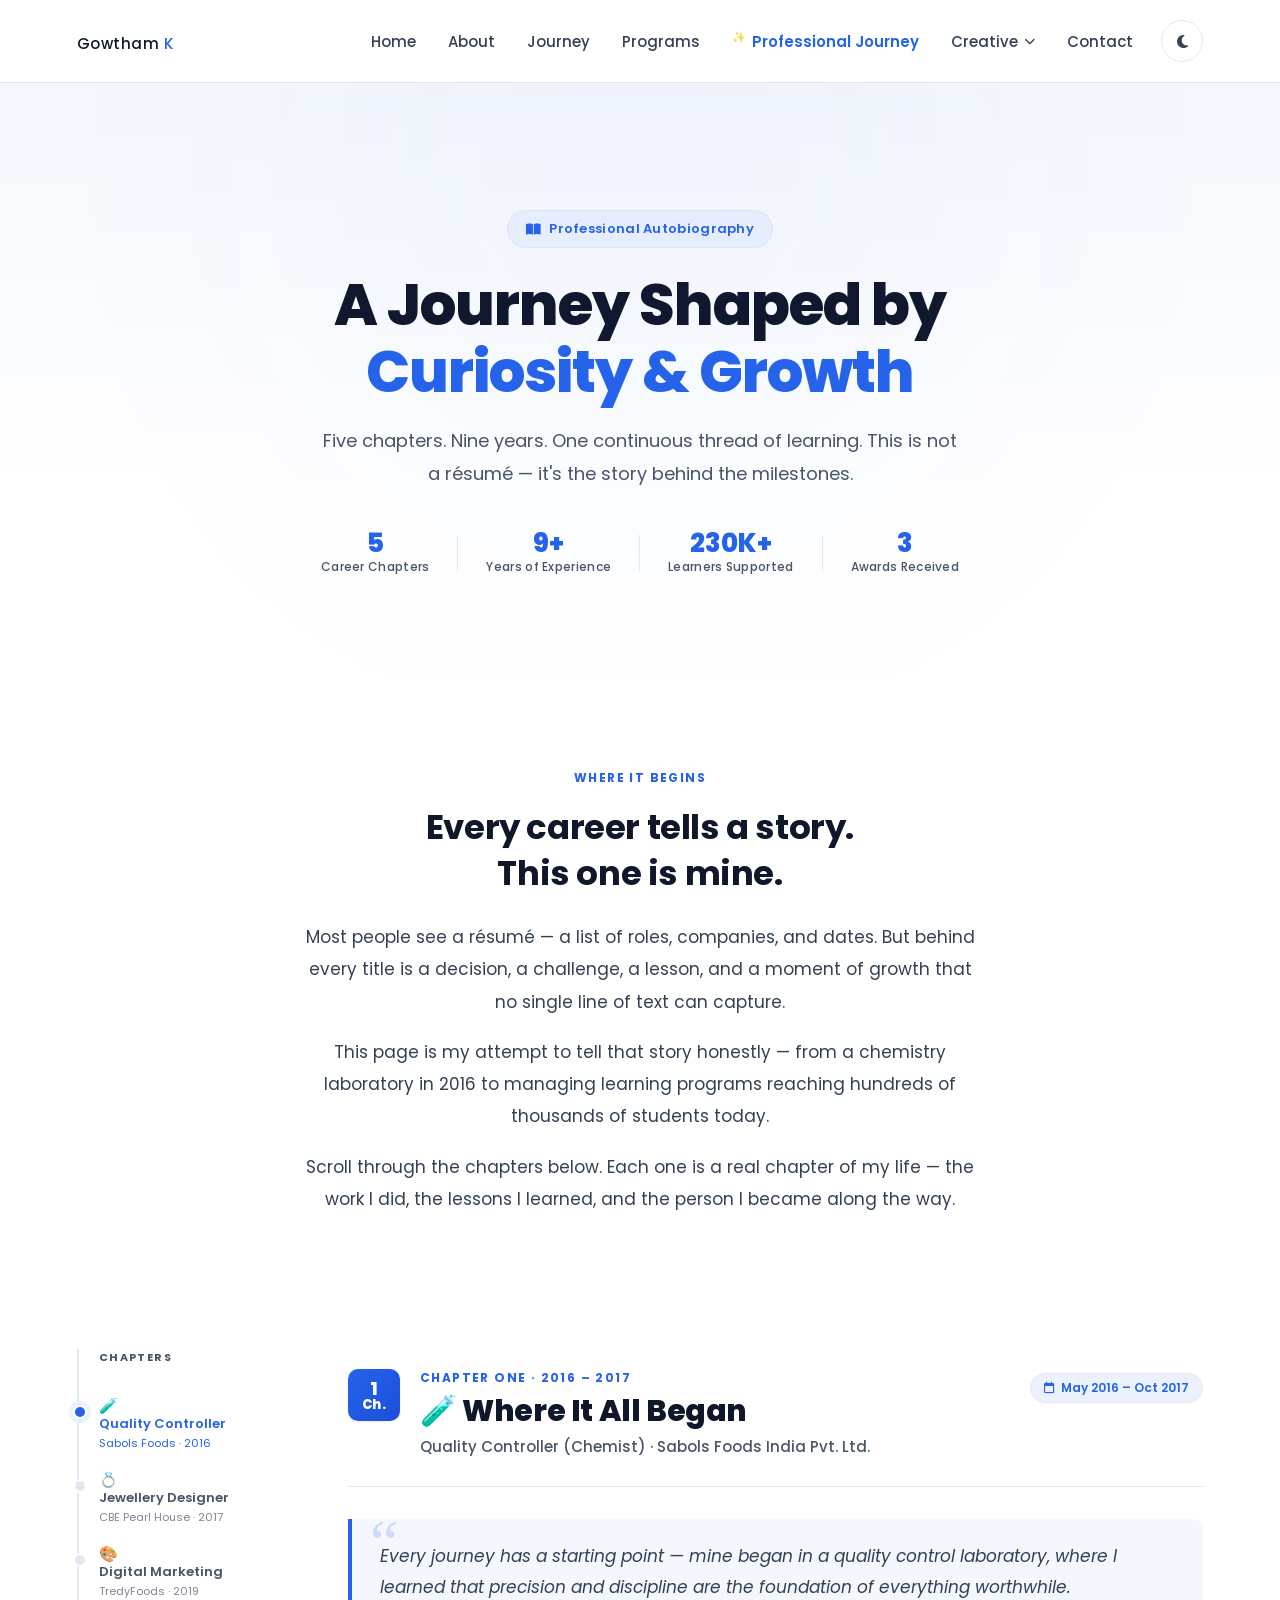
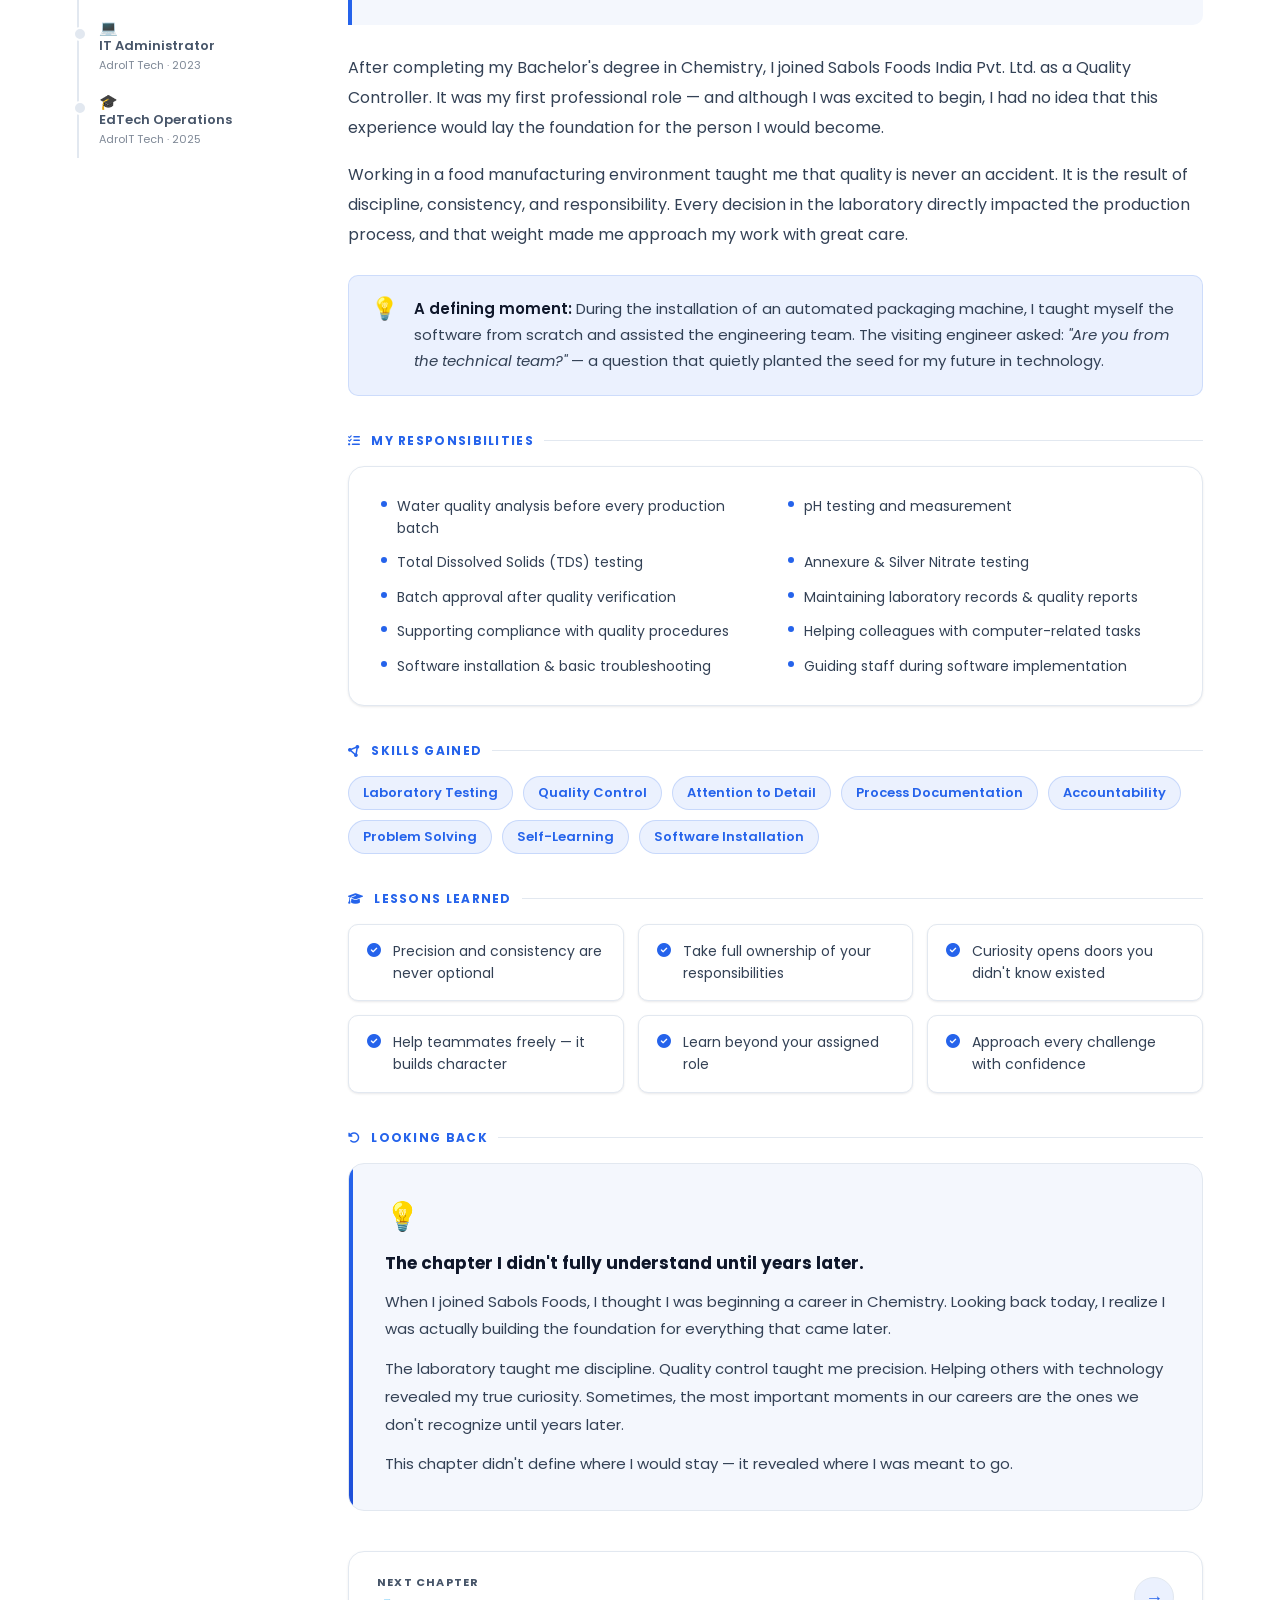
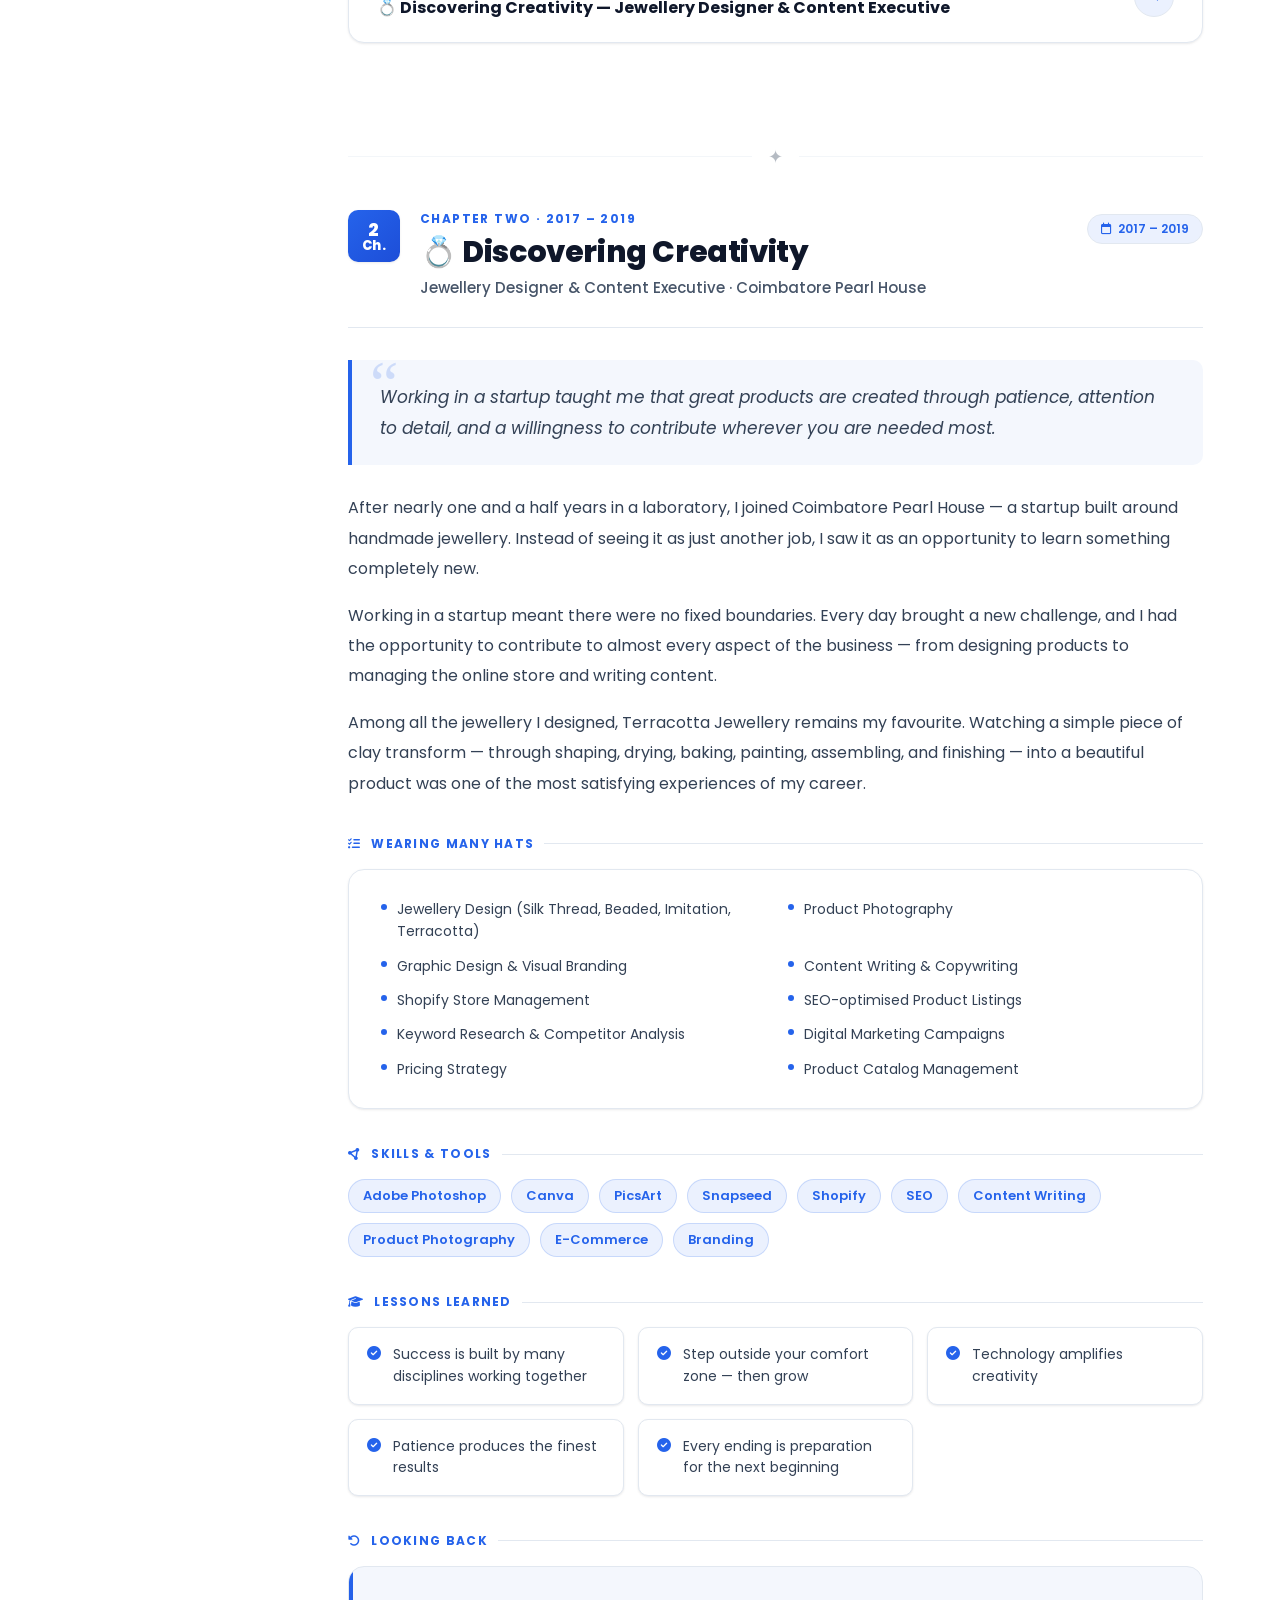
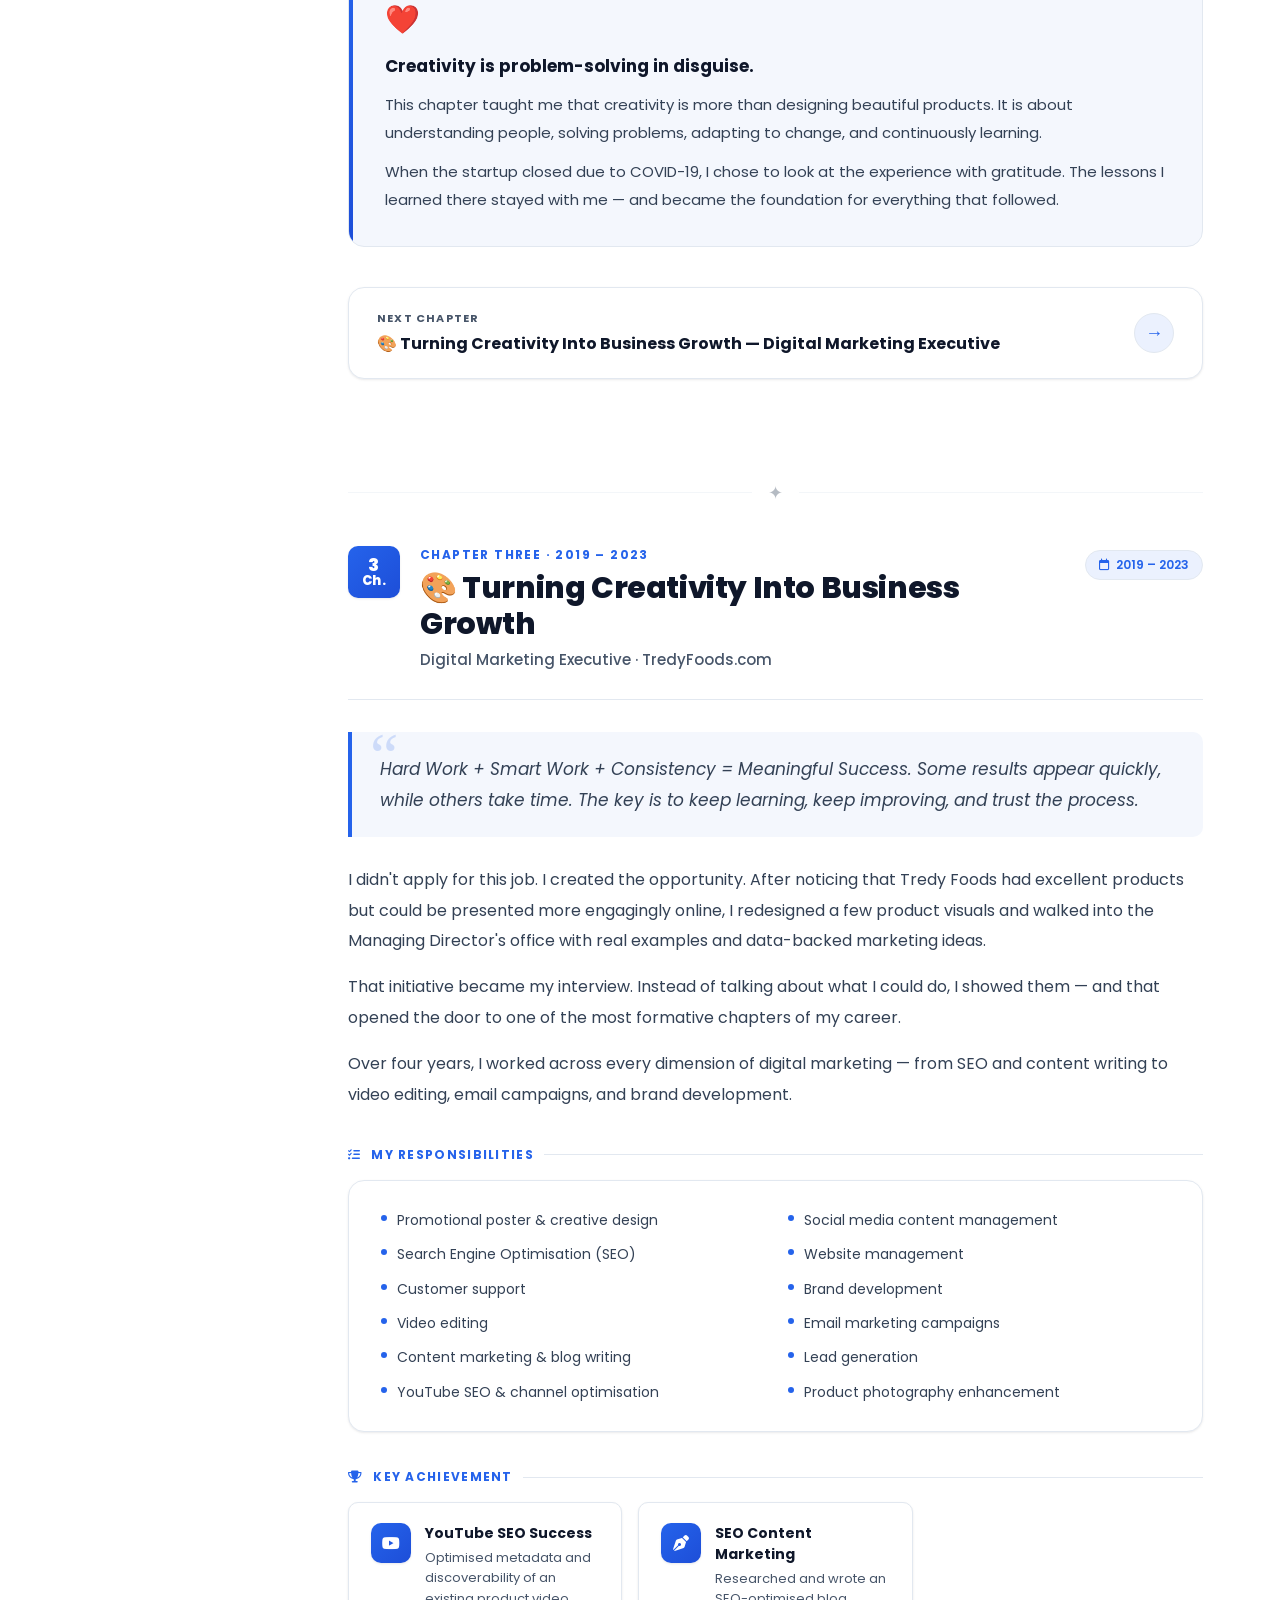
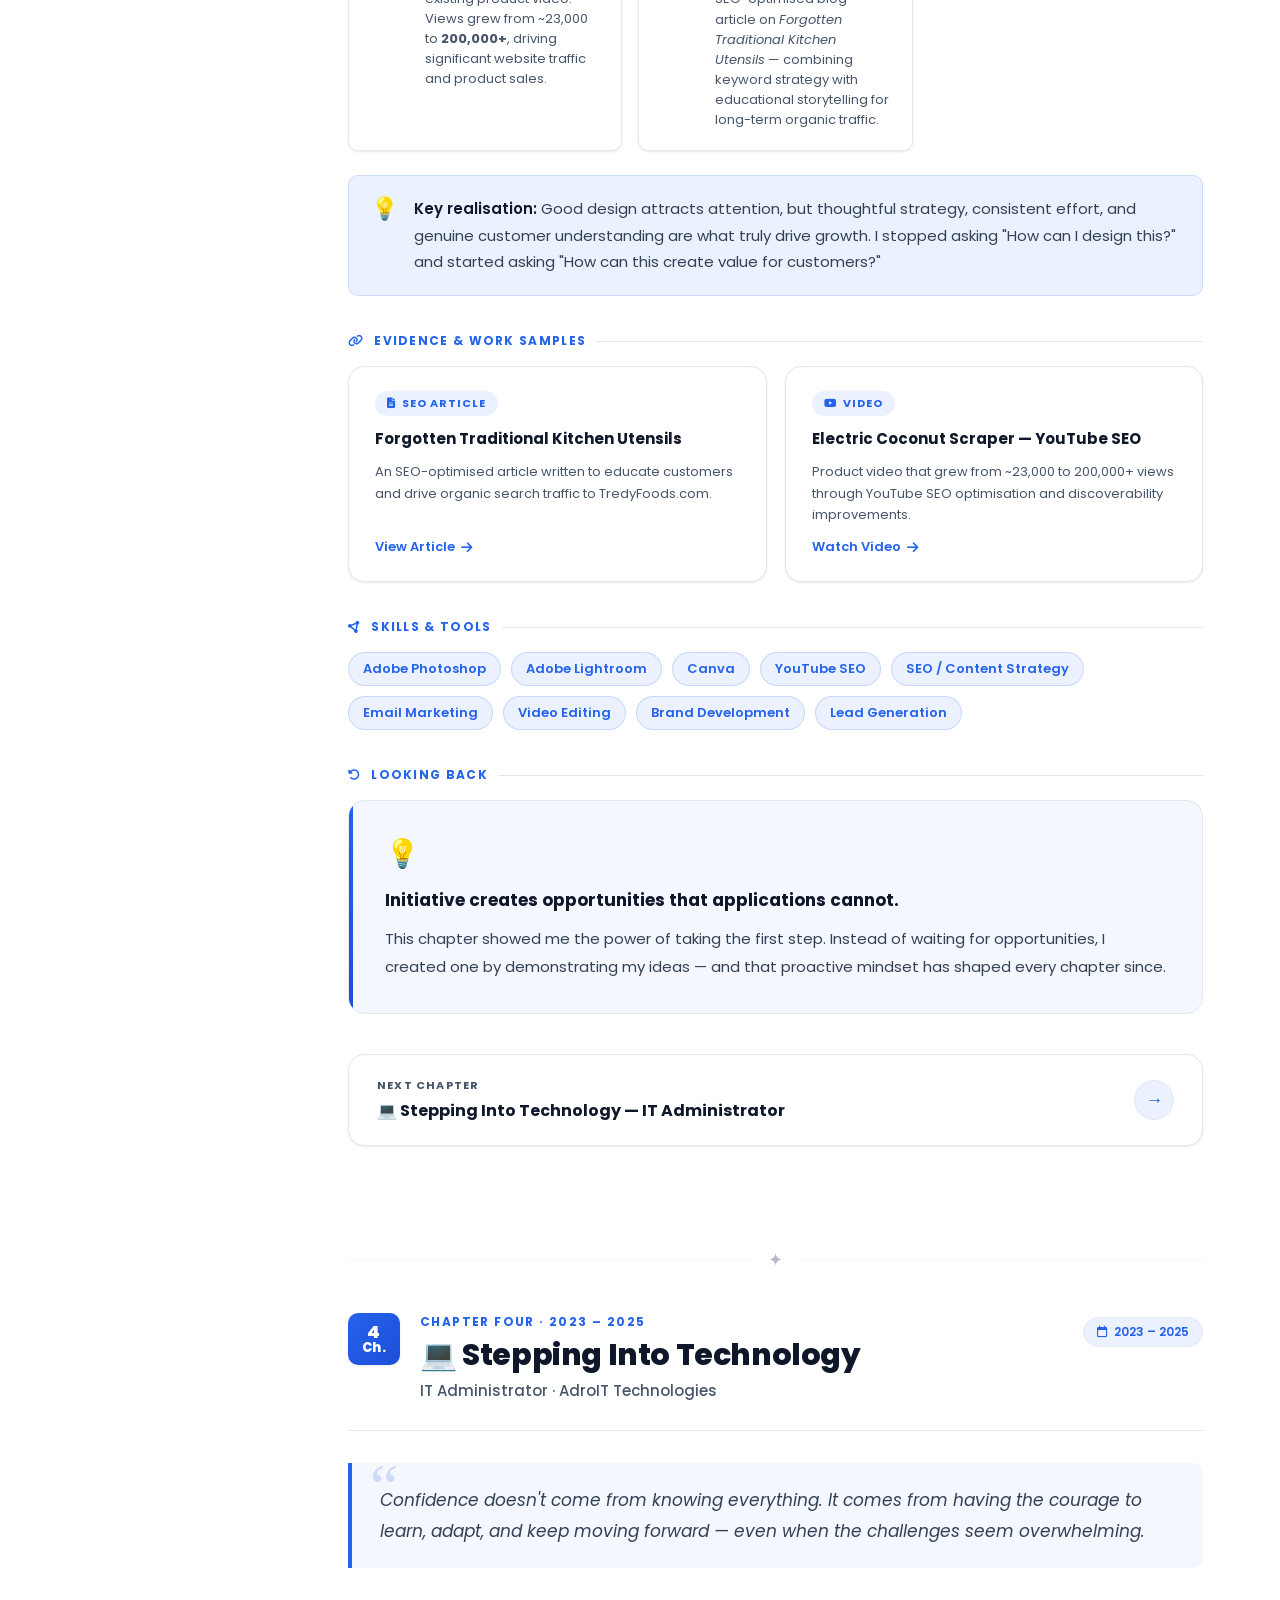
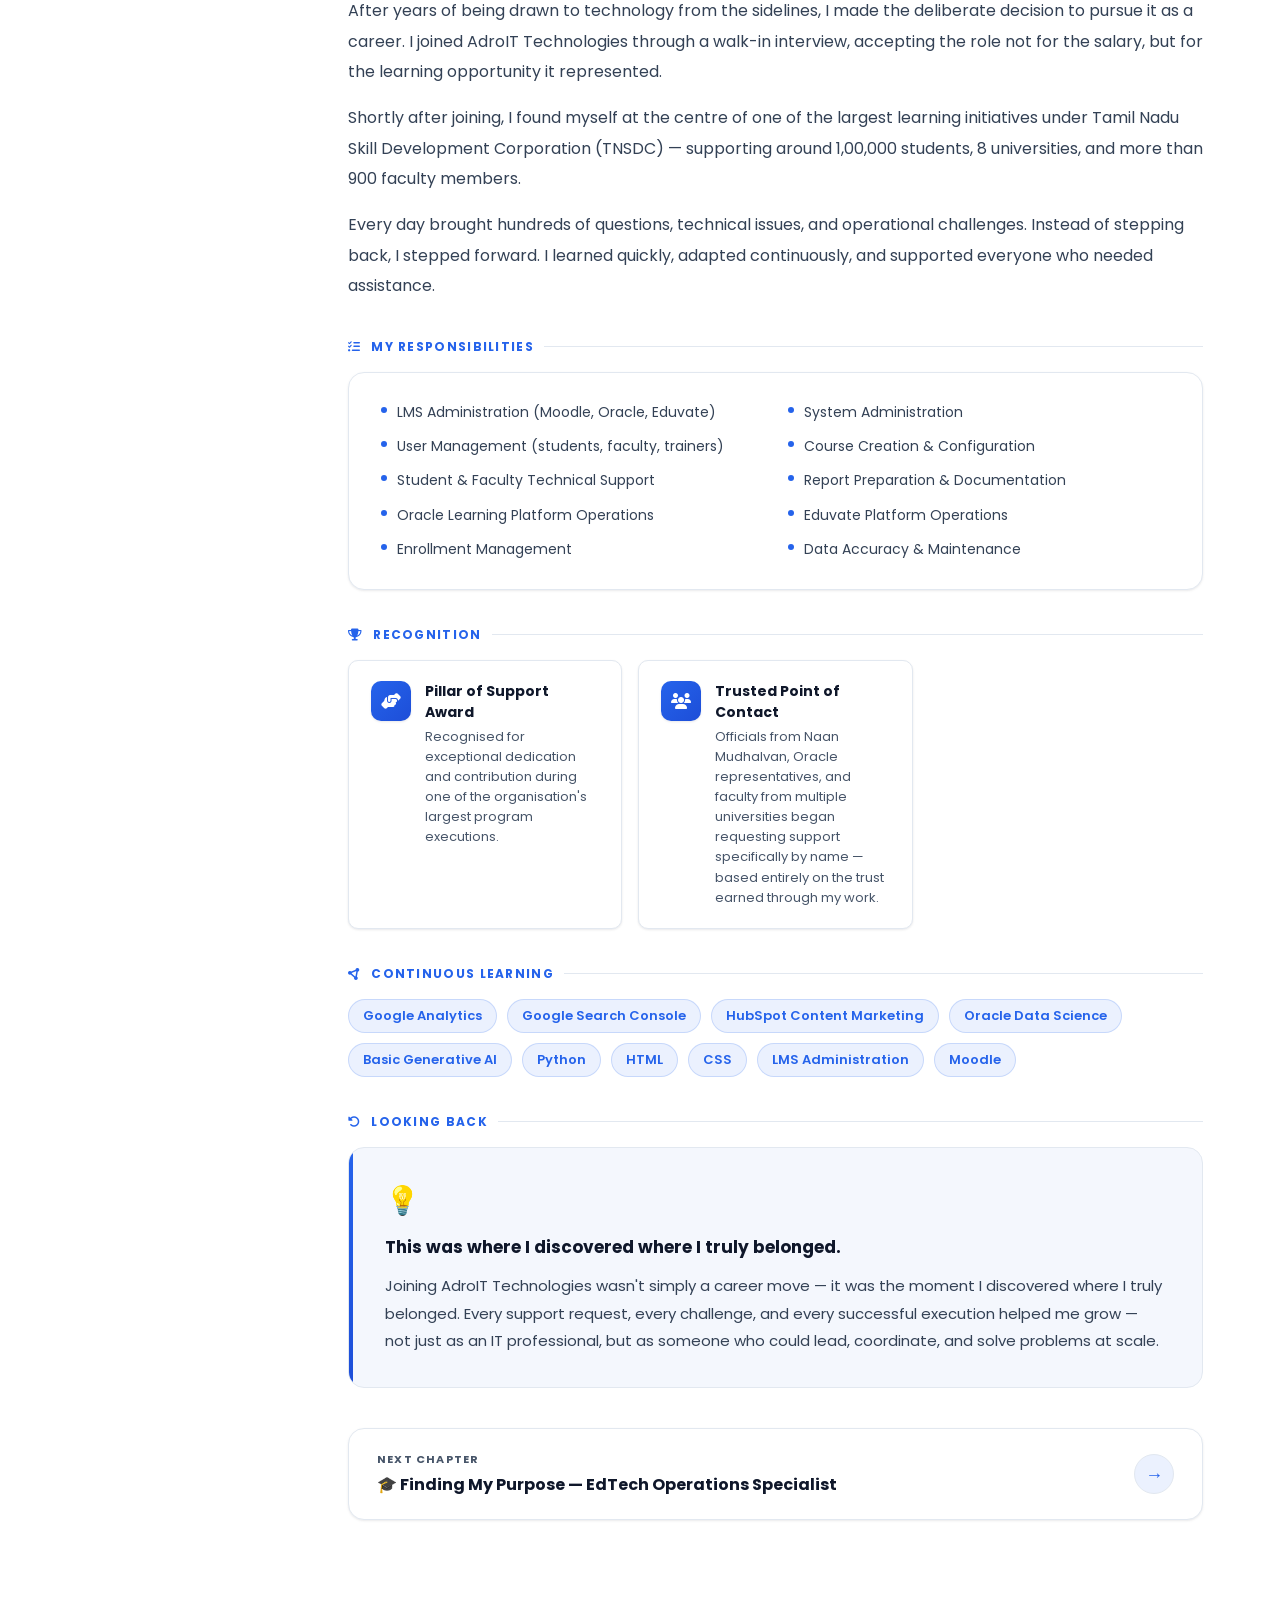
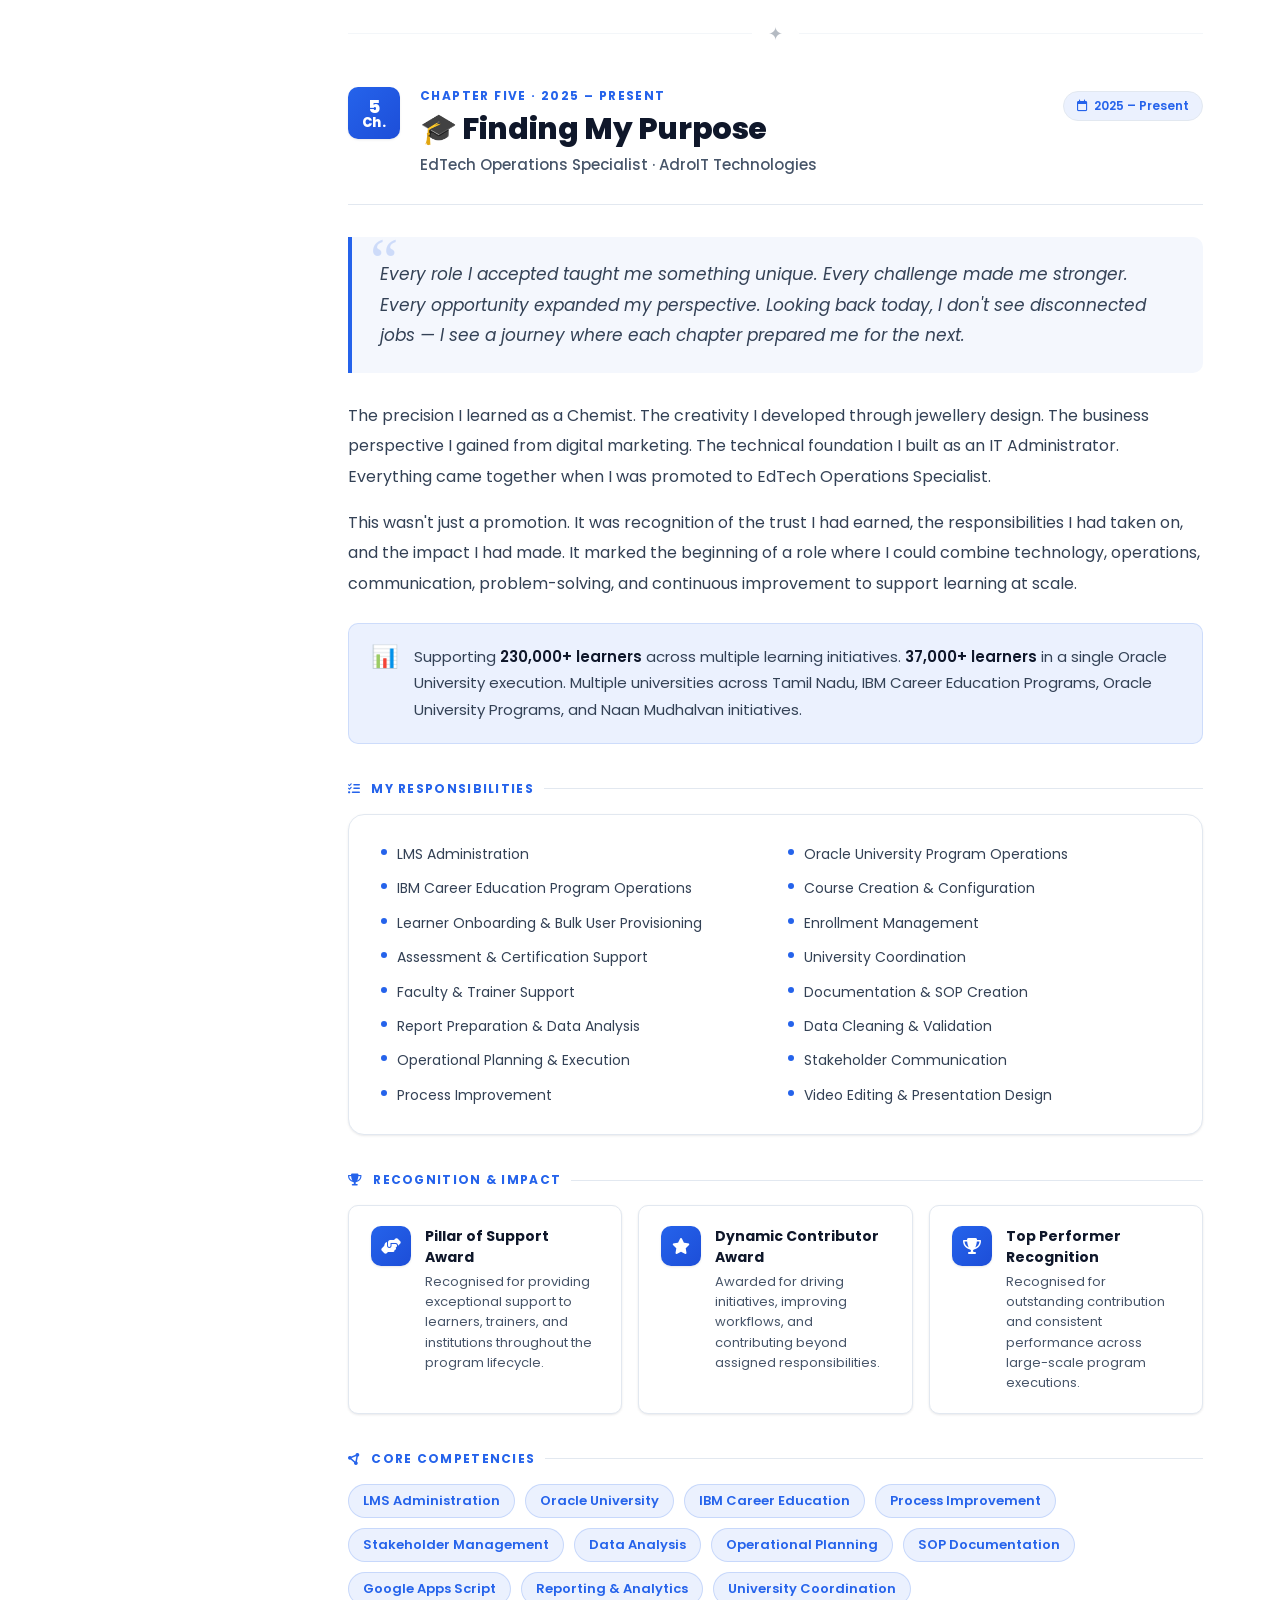
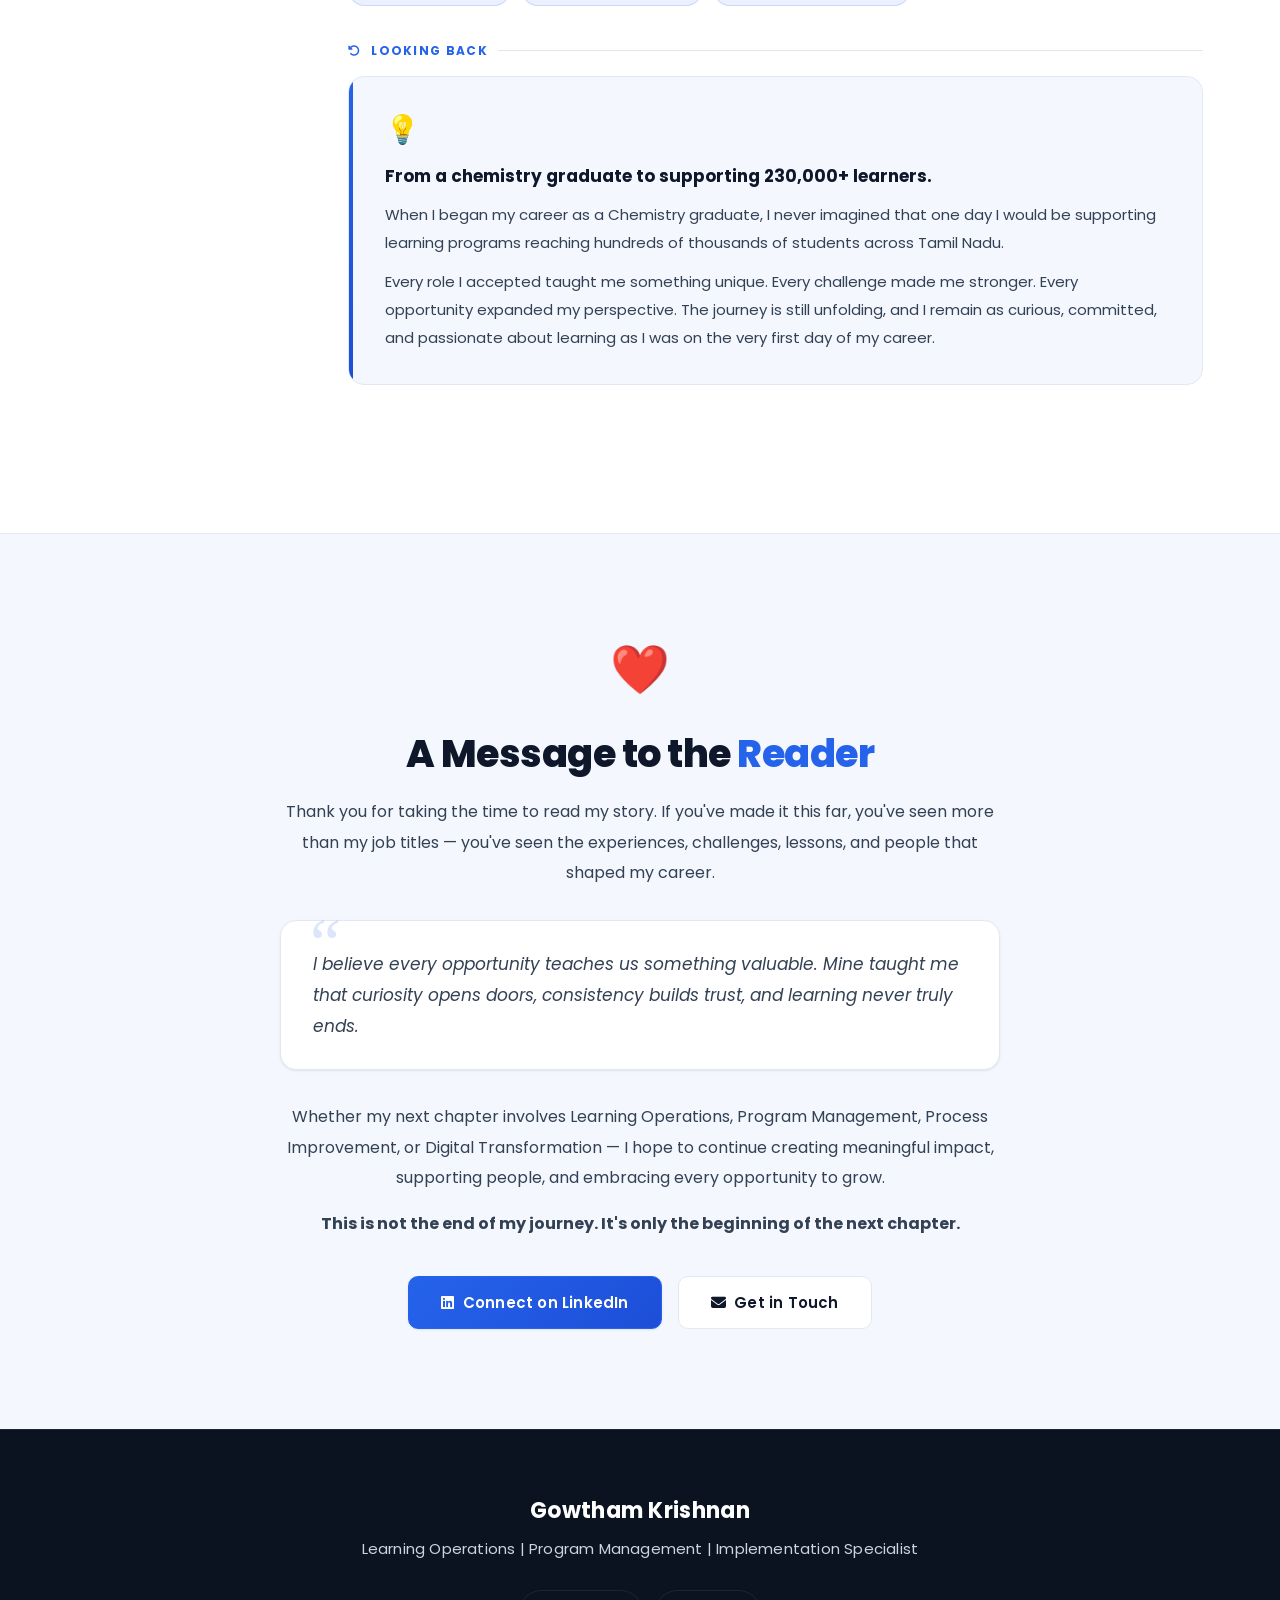
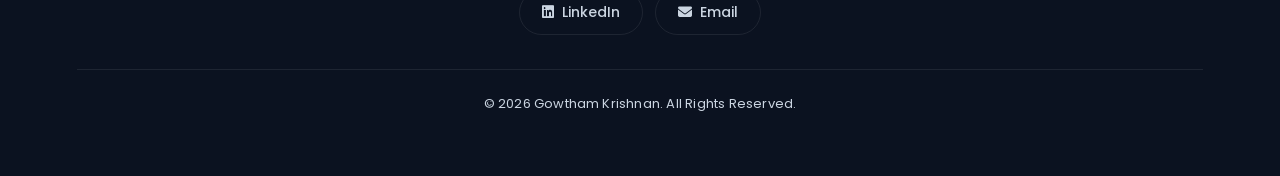
==== commit 6607d731: "Update professional-journey.html" ====
--- a/professional-journey.html
+++ b/professional-journey.html
@@ -723,7 +723,7 @@
                                 <i class="fa-brands fa-youtube"></i> Video
                             </span>
                             <h4>Electric Coconut Scraper — YouTube SEO</h4>
-                            <p>Product video that grew from ~23,000 to 100,000+ views through YouTube SEO optimisation and discoverability improvements.</p>
+                            <p>Product video that grew from ~23,000 to 200,000+ views through YouTube SEO optimisation and discoverability improvements.</p>
                             <a href="https://youtu.be/61h_Nd-MSgk?si=U1yFcNFxeyqT214b" target="_blank" rel="noopener noreferrer" class="pj-evidence-link">
                                 Watch Video <i class="fa-solid fa-arrow-right"></i>
                             </a>
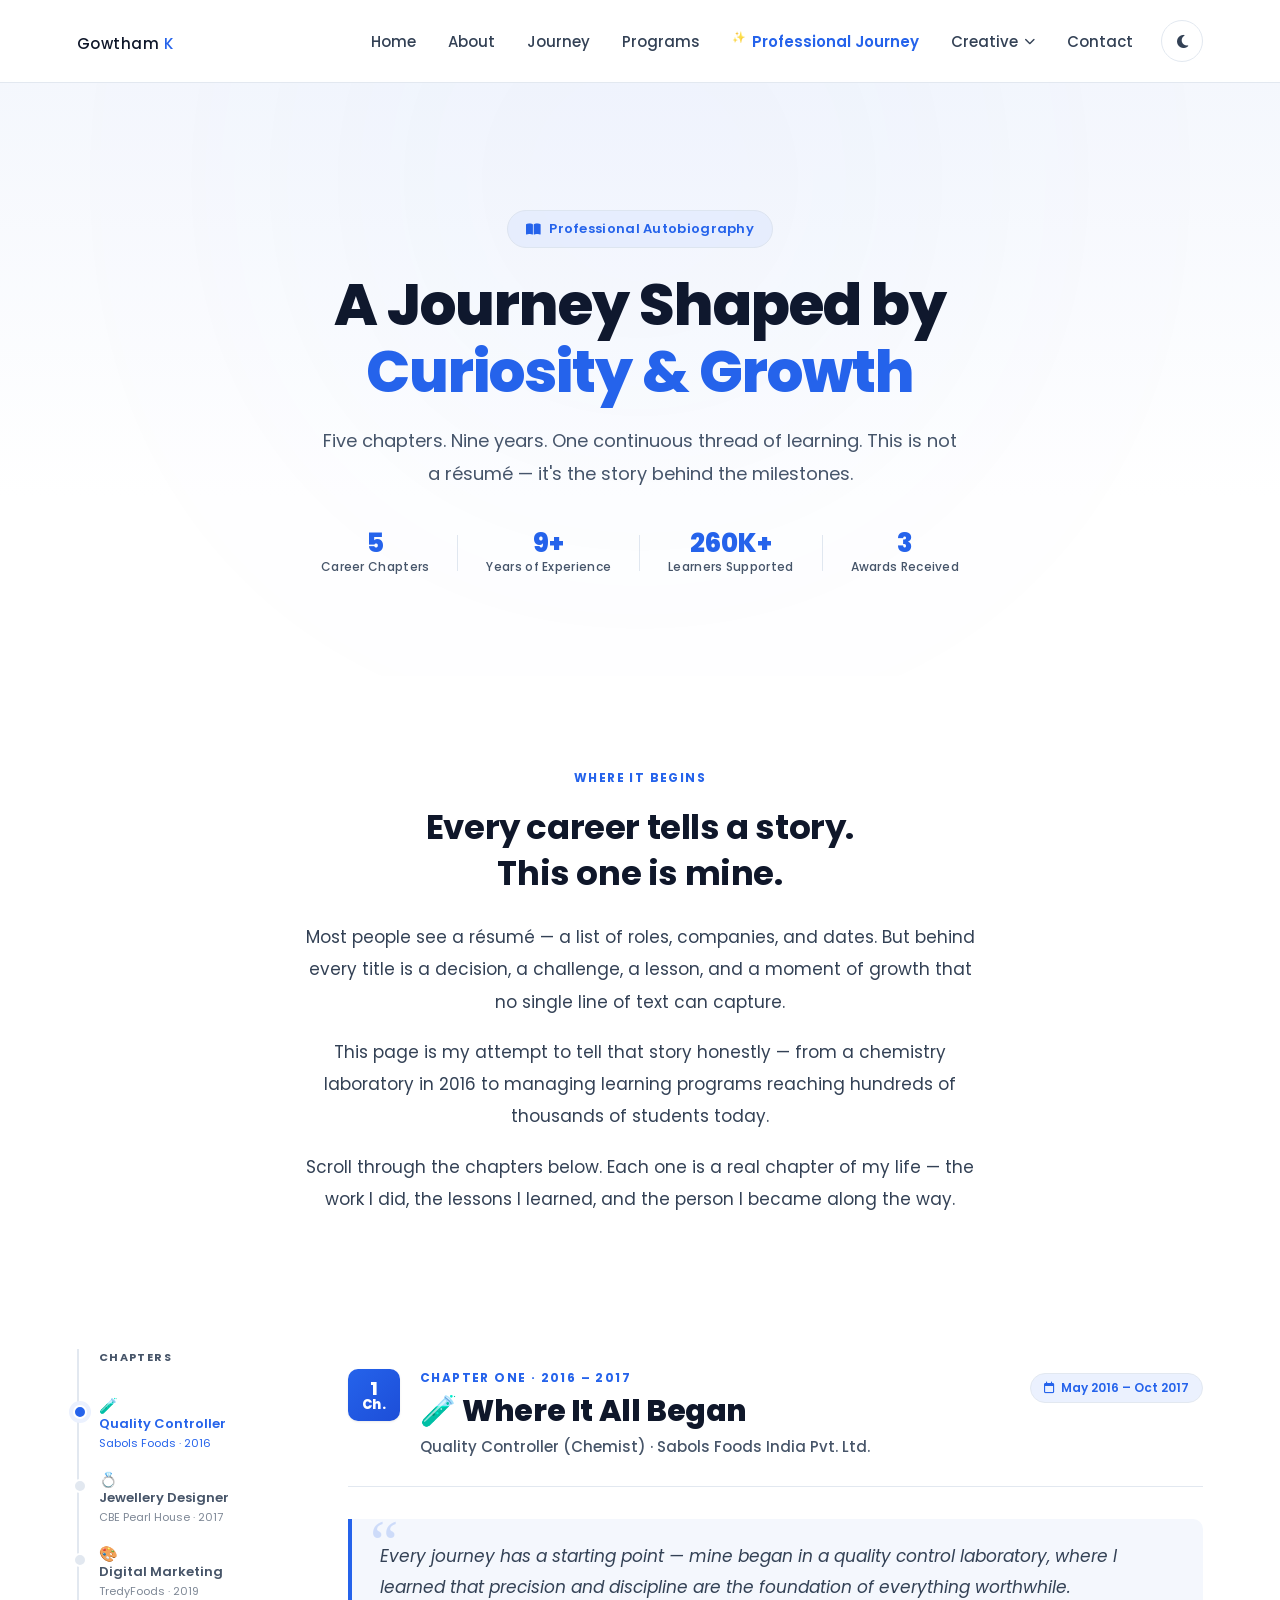
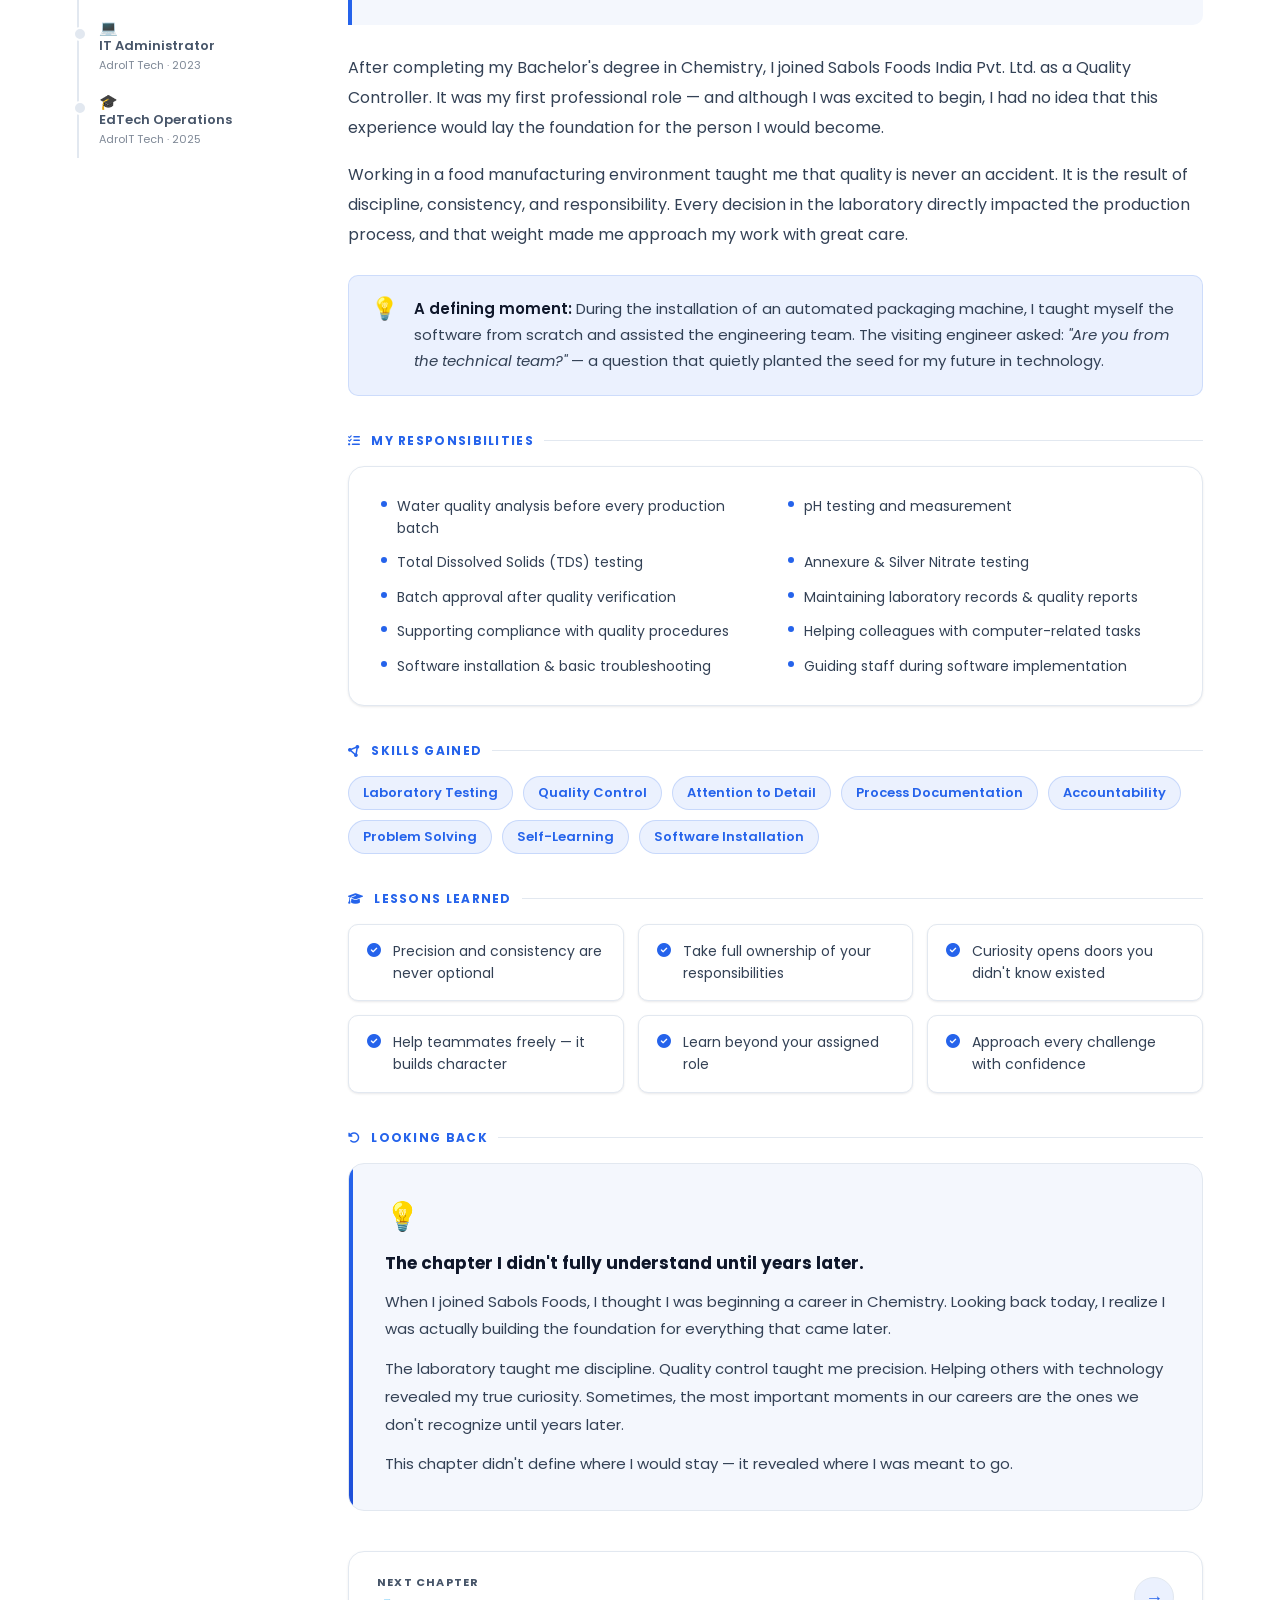
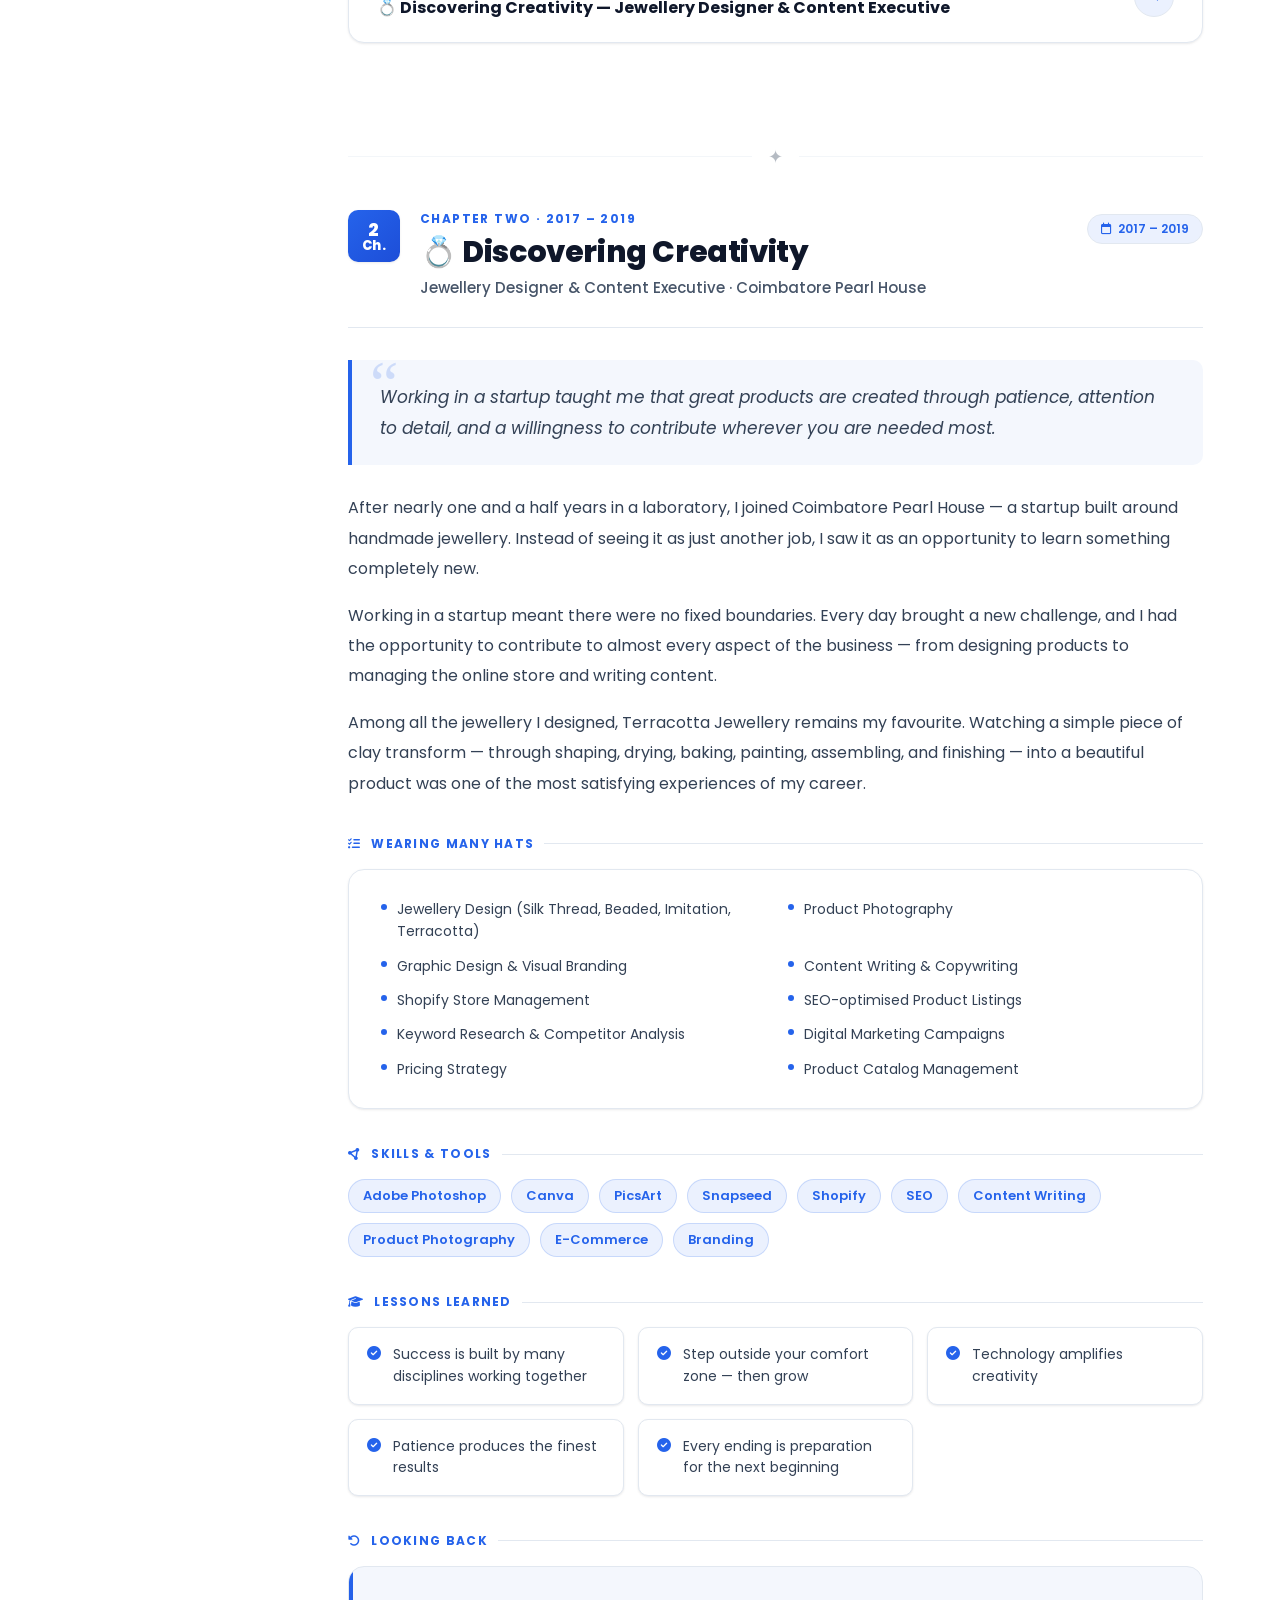
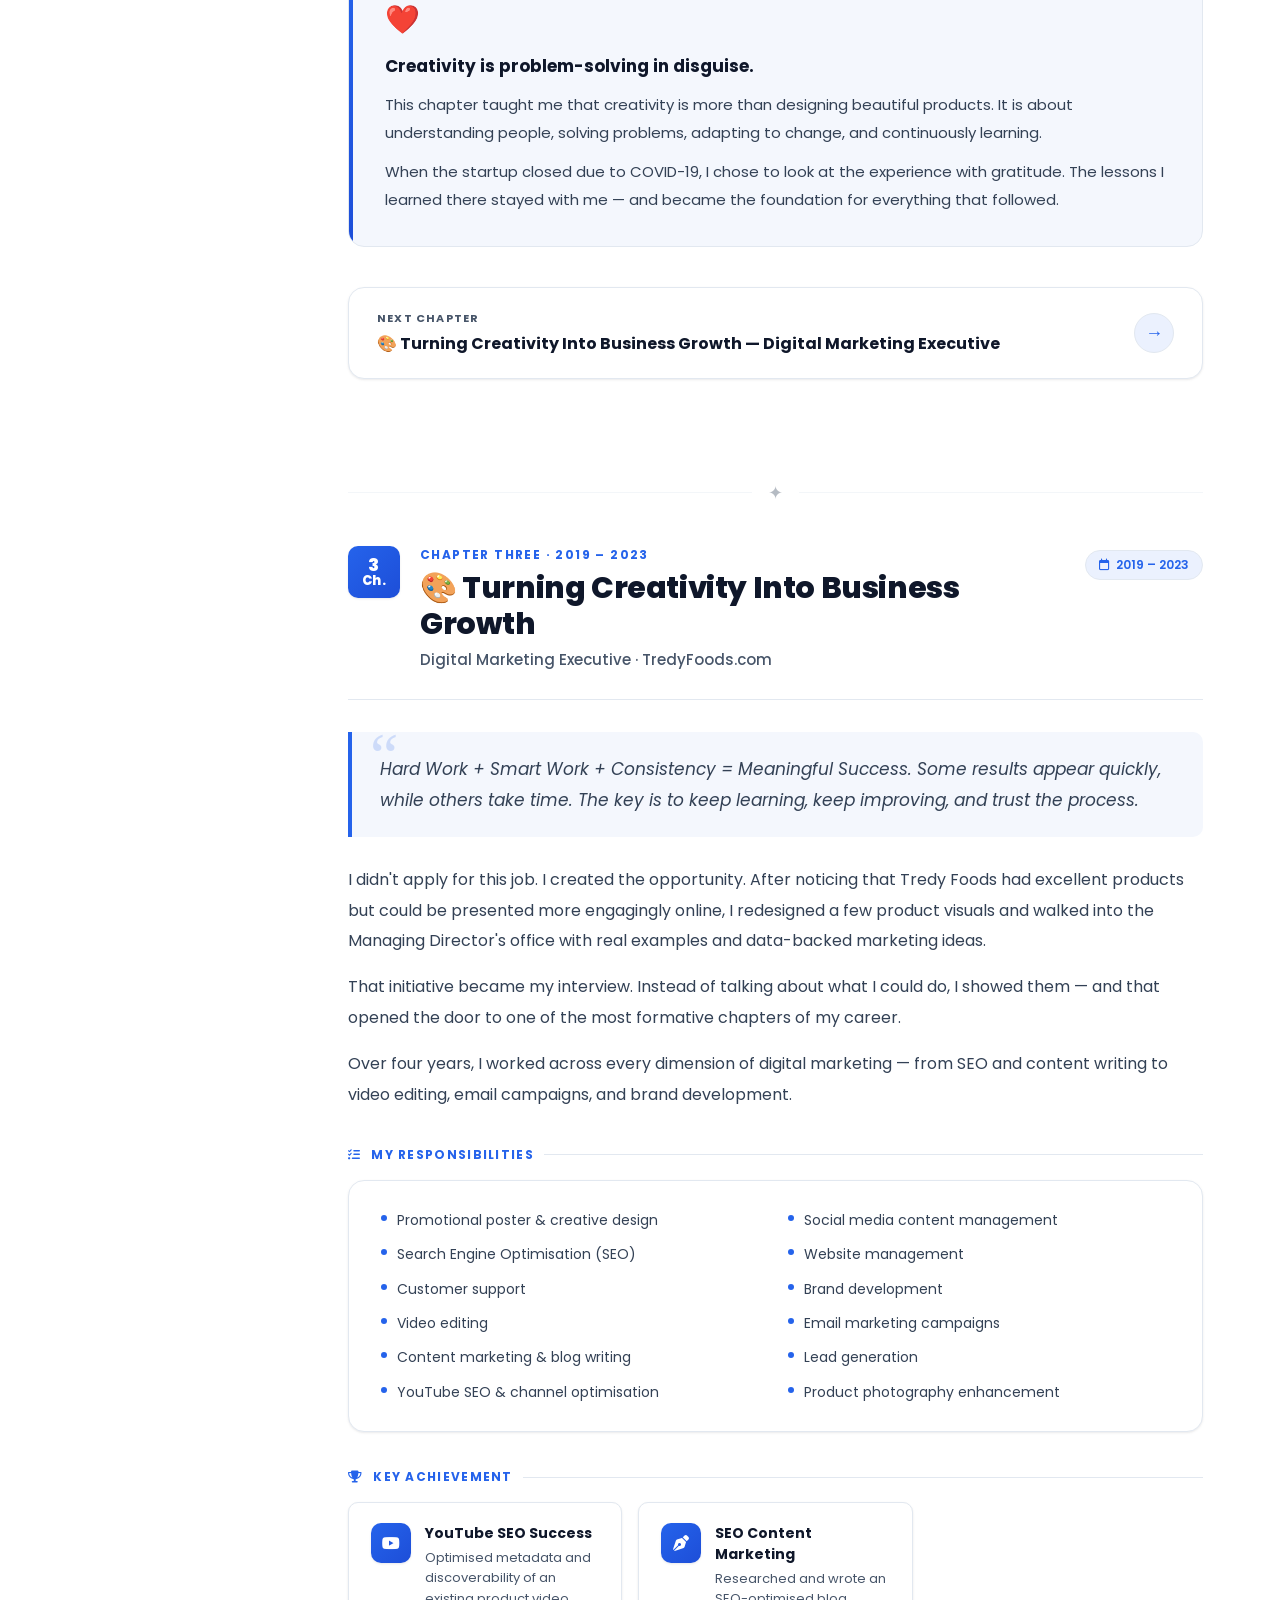
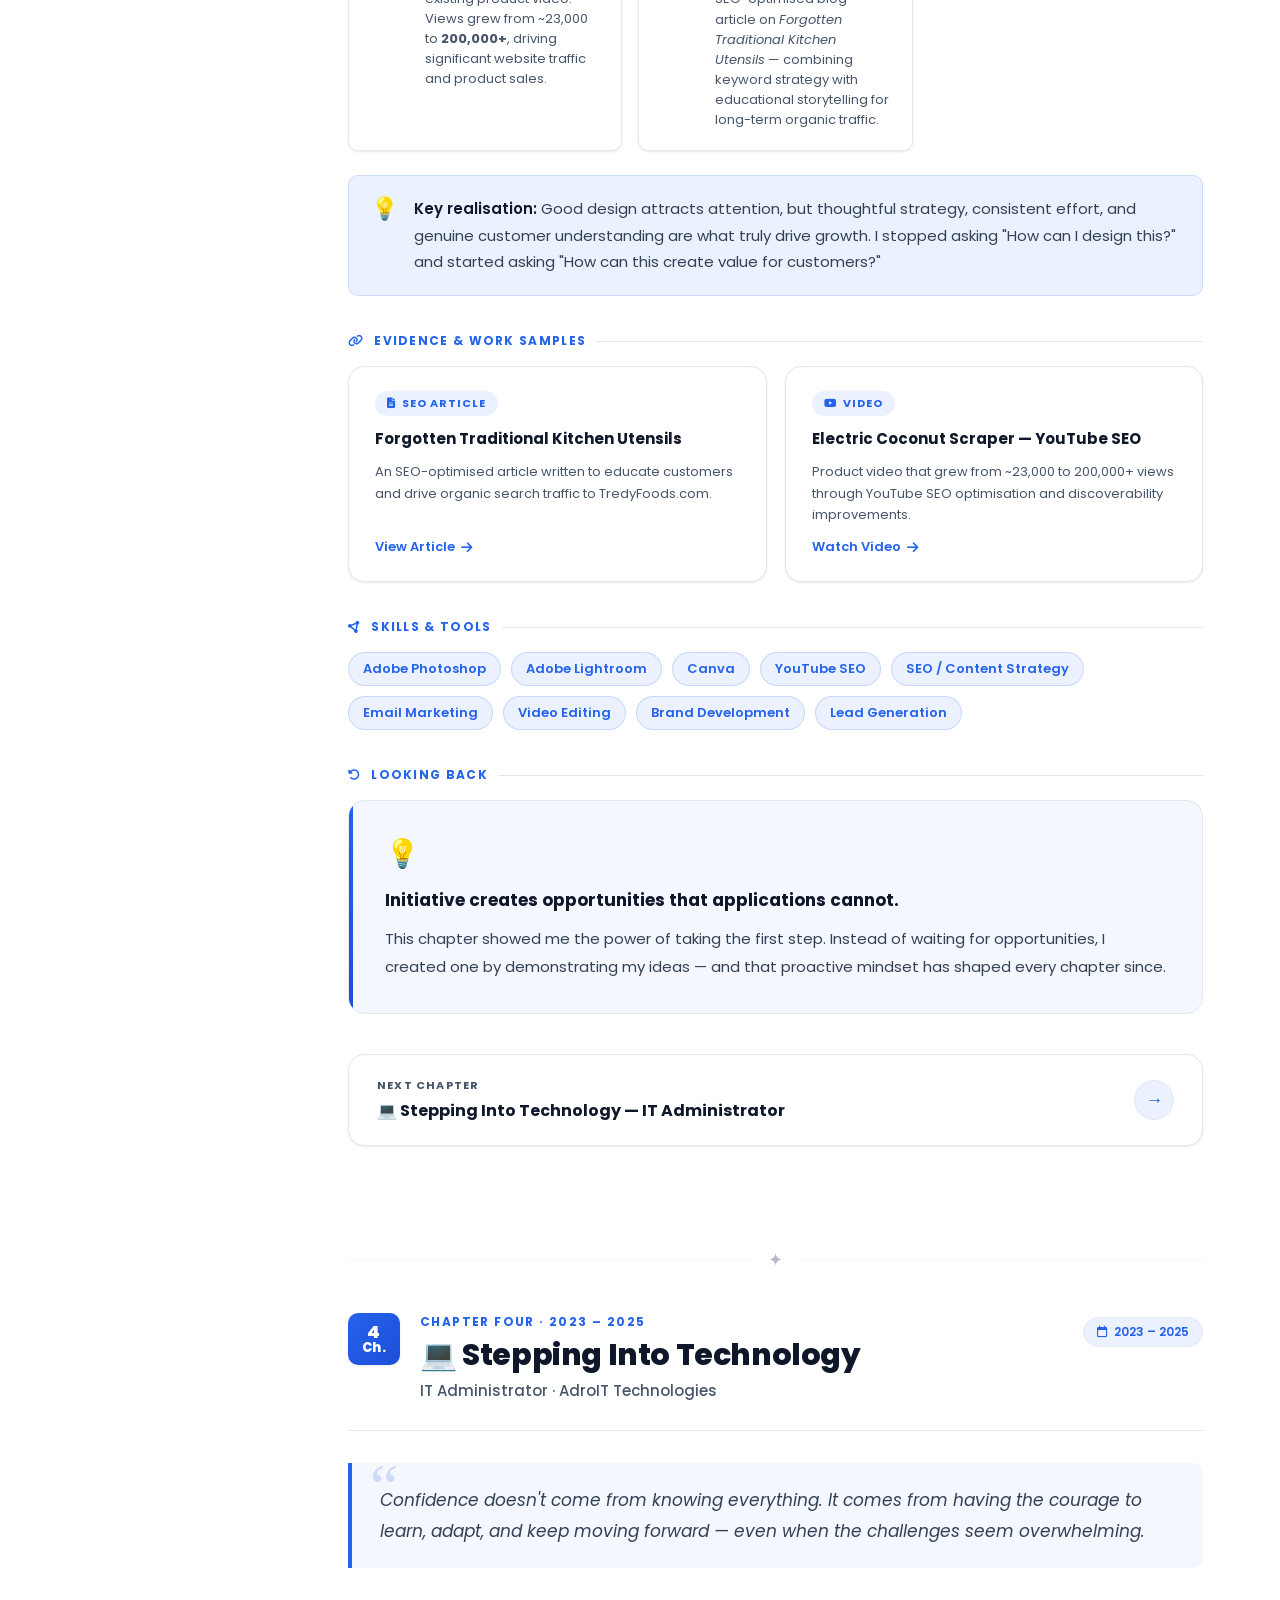
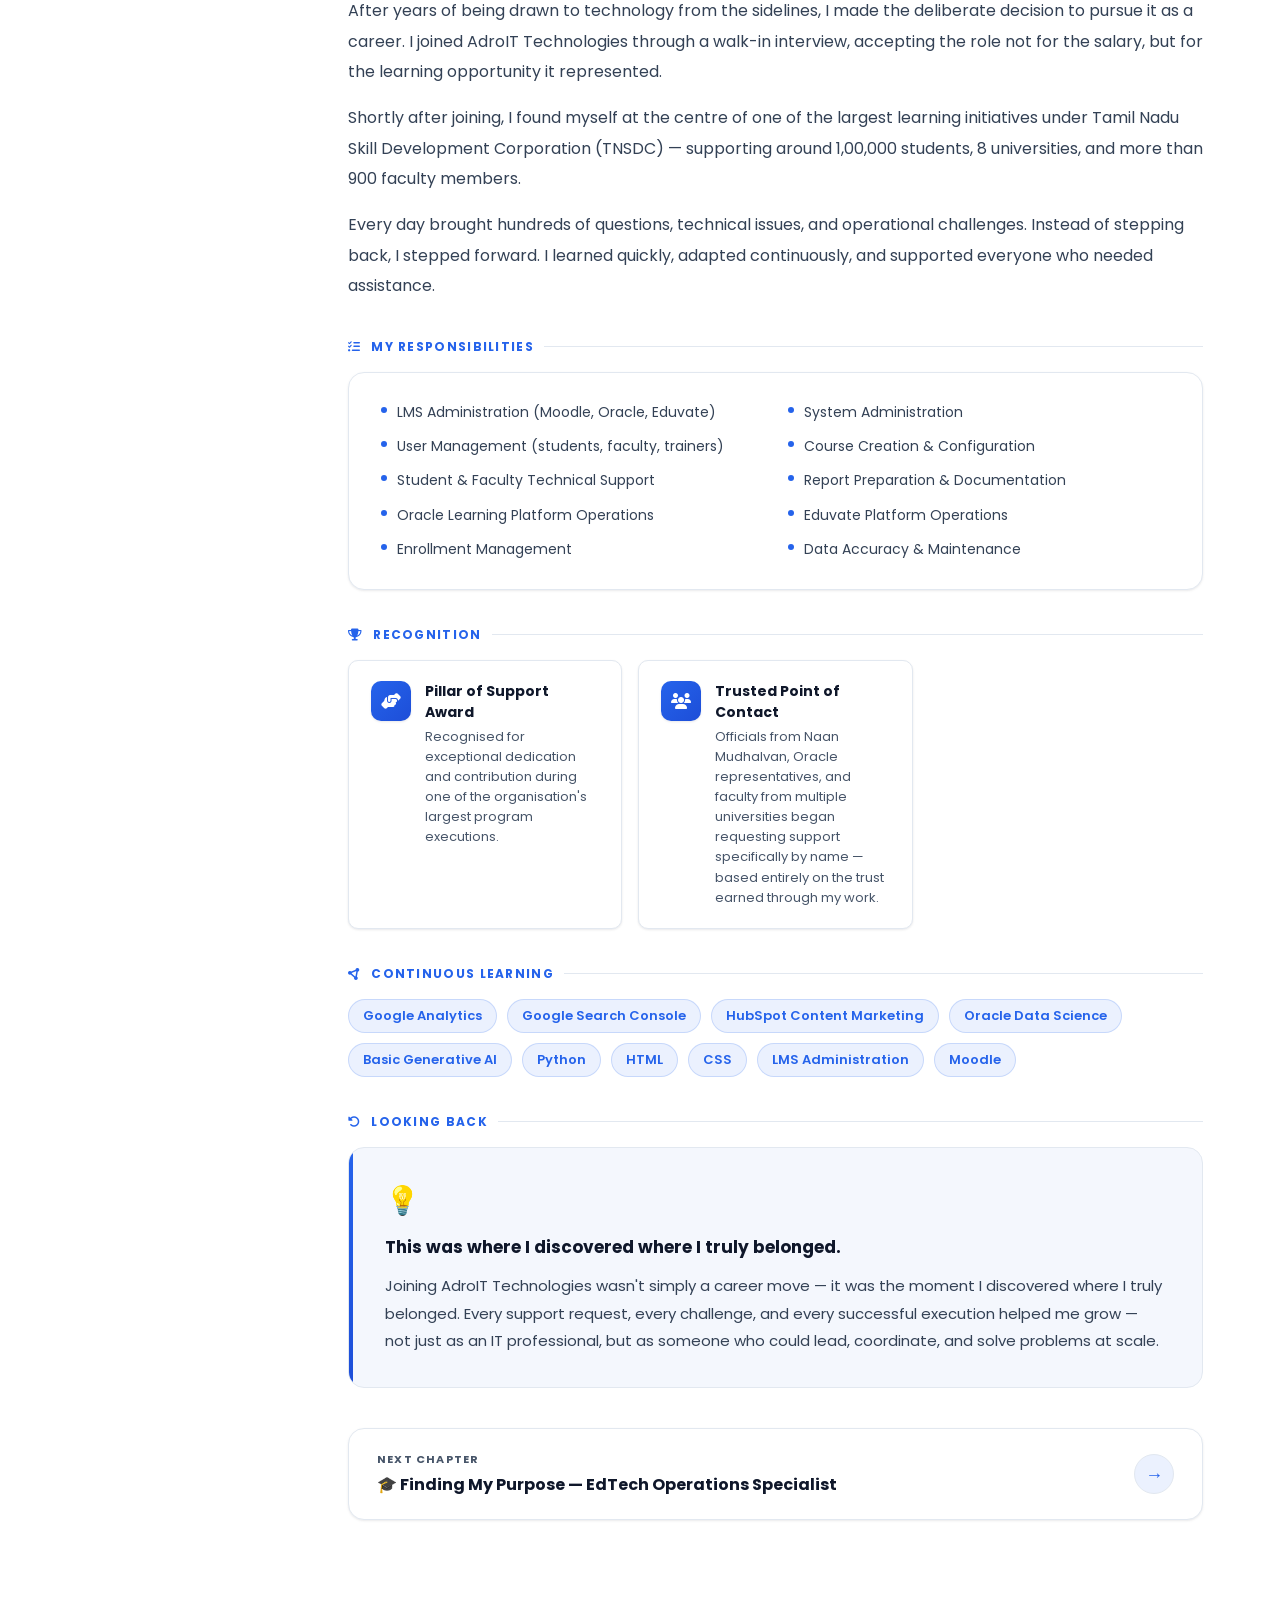
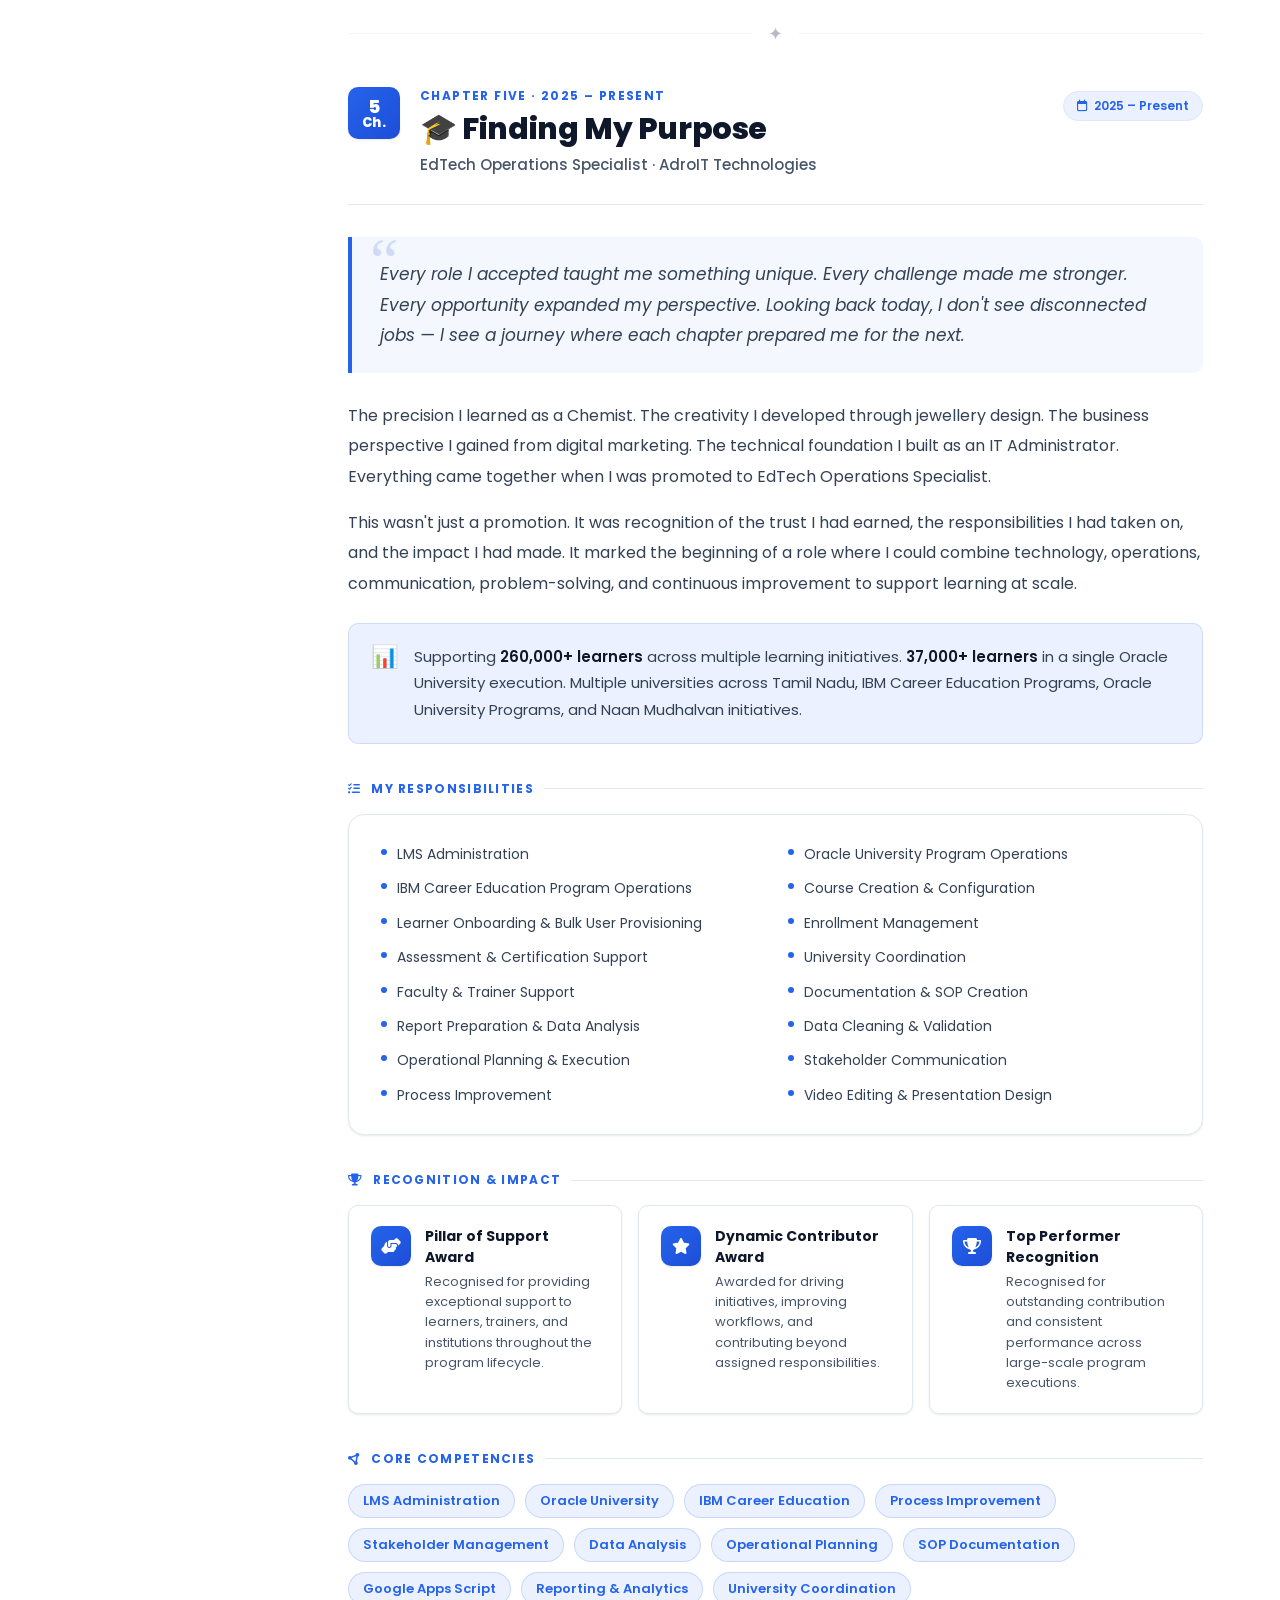
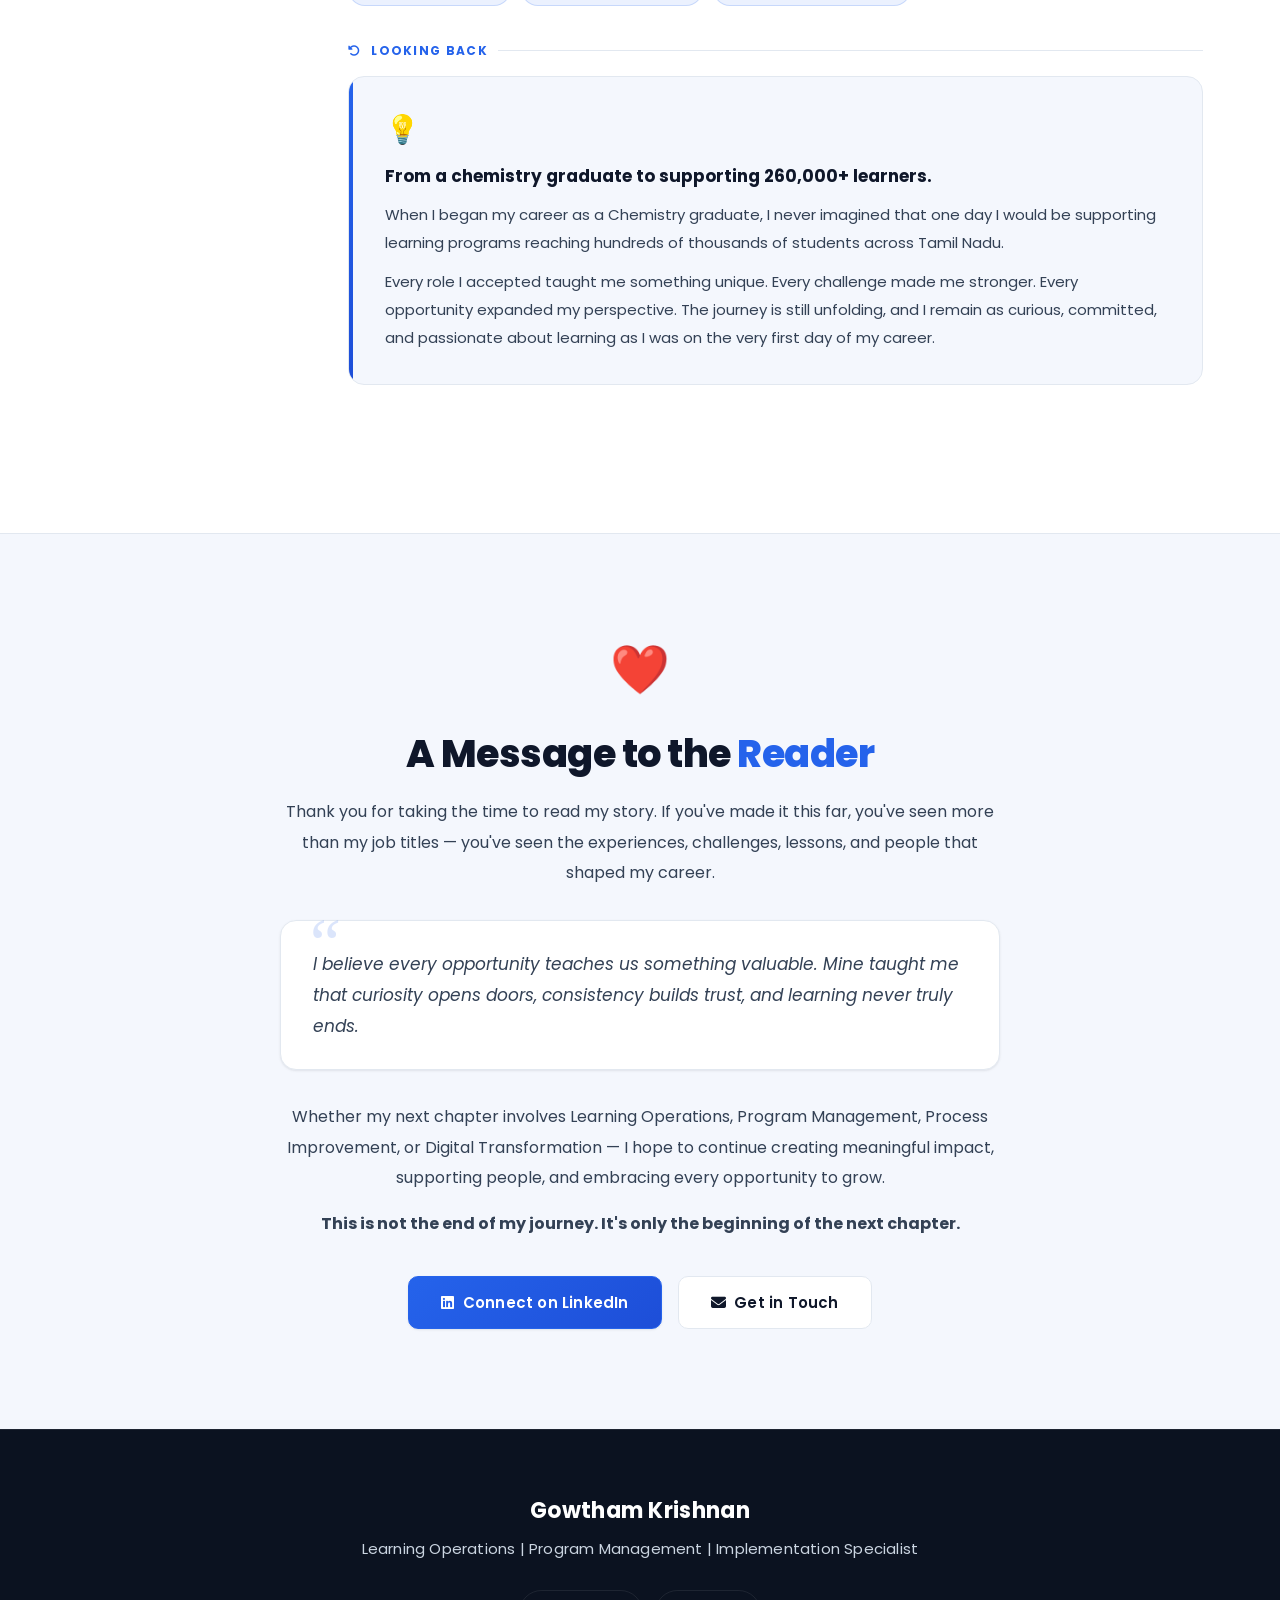
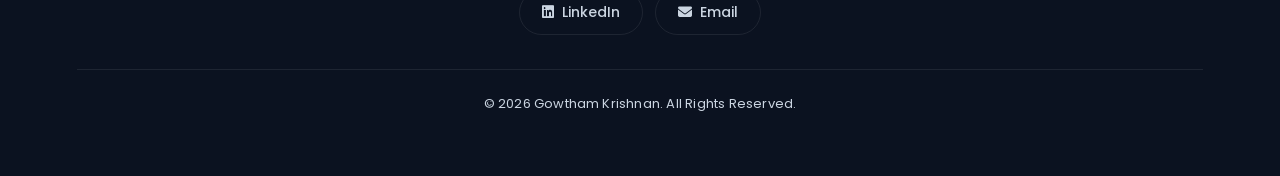
==== commit 589ad966: "Update professional-journey.html" ====
--- a/professional-journey.html
+++ b/professional-journey.html
@@ -152,7 +152,7 @@
                 <div class="pj-hero-divider" aria-hidden="true"></div>
 
                 <div class="pj-hero-stat">
-                    <strong>230K+</strong>
+                    <strong>260K+</strong>
                     <span>Learners Supported</span>
                 </div>
 
@@ -991,7 +991,7 @@
                     <div class="pj-callout pj-reveal">
                         <span class="pj-callout-icon">📊</span>
                         <p>
-                            Supporting <strong>230,000+ learners</strong> across multiple learning initiatives.
+                            Supporting <strong>260,000+ learners</strong> across multiple learning initiatives.
                             <strong>37,000+ learners</strong> in a single Oracle University execution.
                             Multiple universities across Tamil Nadu, IBM Career Education Programs, Oracle University
                             Programs, and Naan Mudhalvan initiatives.
@@ -1093,7 +1093,7 @@
 
                     <div class="pj-lookback pj-reveal">
                         <span class="pj-lookback-emoji">💡</span>
-                        <h4>From a chemistry graduate to supporting 230,000+ learners.</h4>
+                        <h4>From a chemistry graduate to supporting 260,000+ learners.</h4>
                         <p>
                             When I began my career as a Chemistry graduate, I never imagined that one day
                             I would be supporting learning programs reaching hundreds of thousands of
